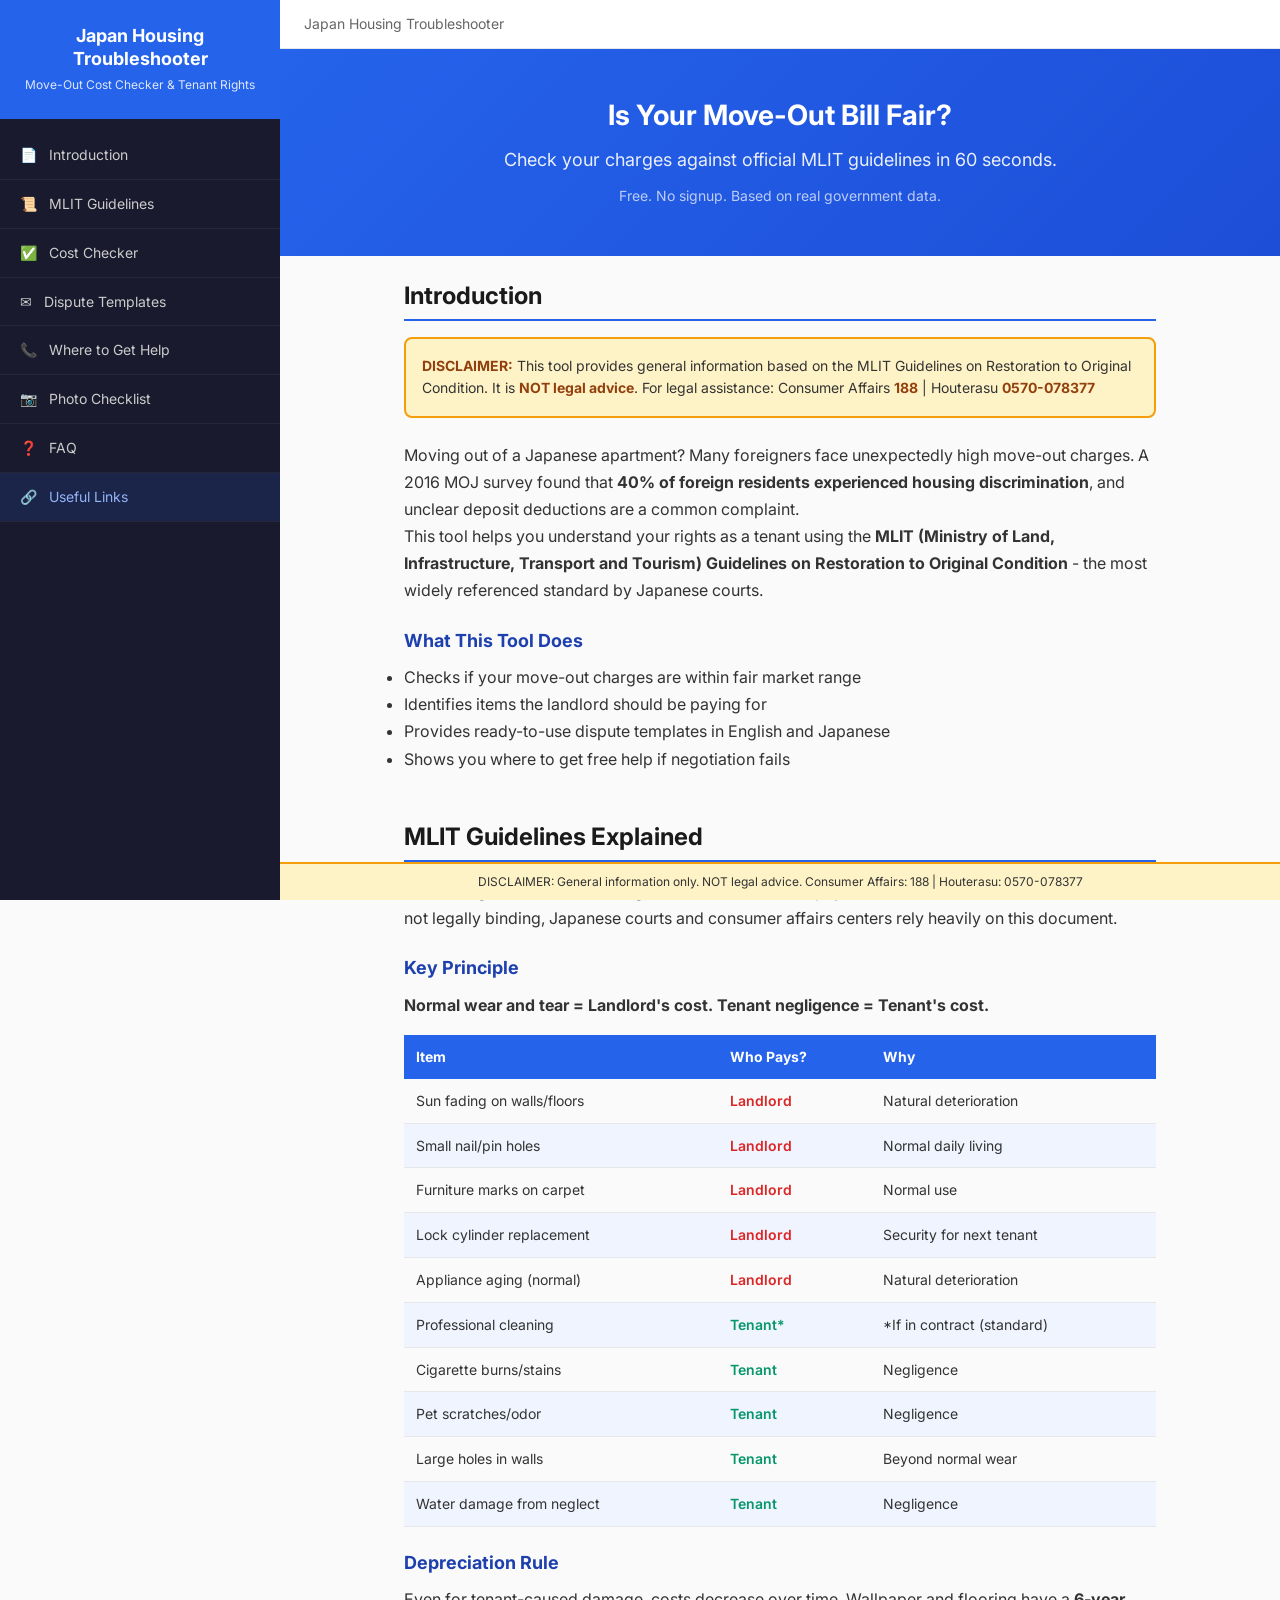
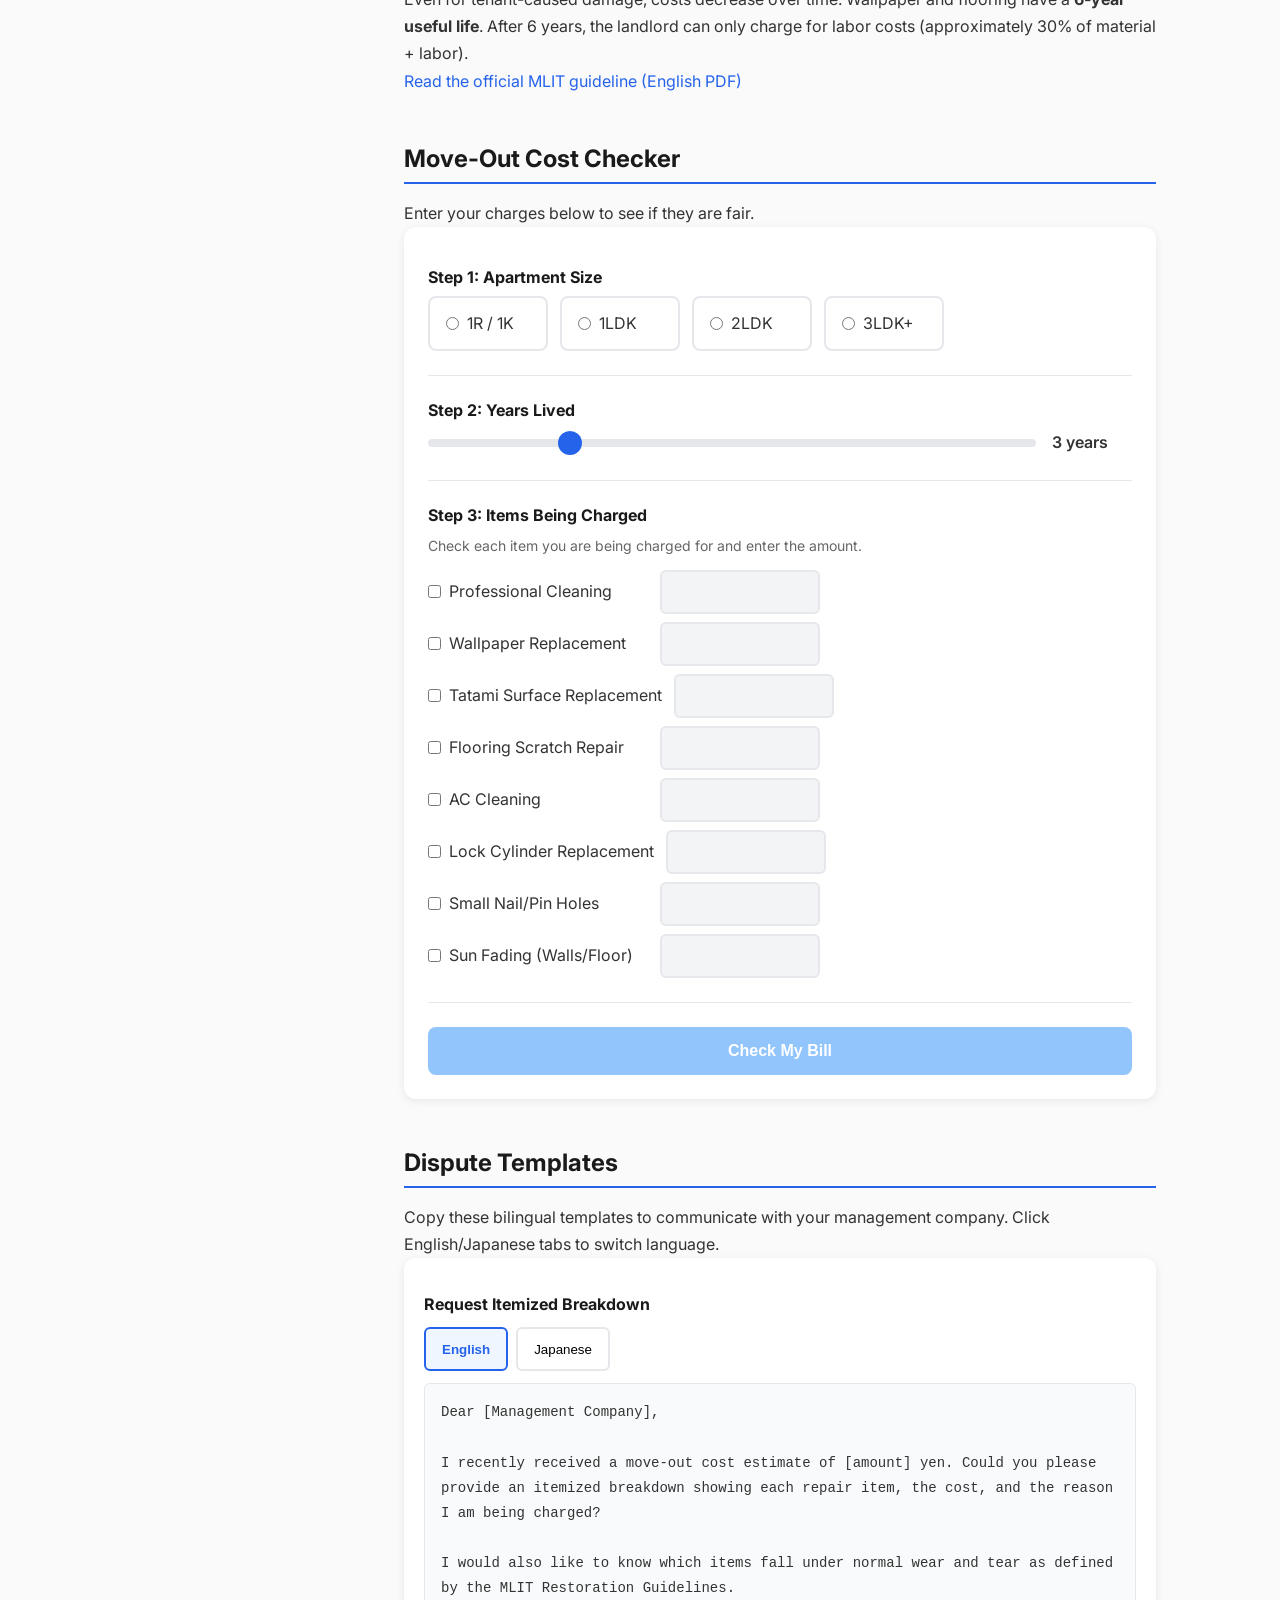
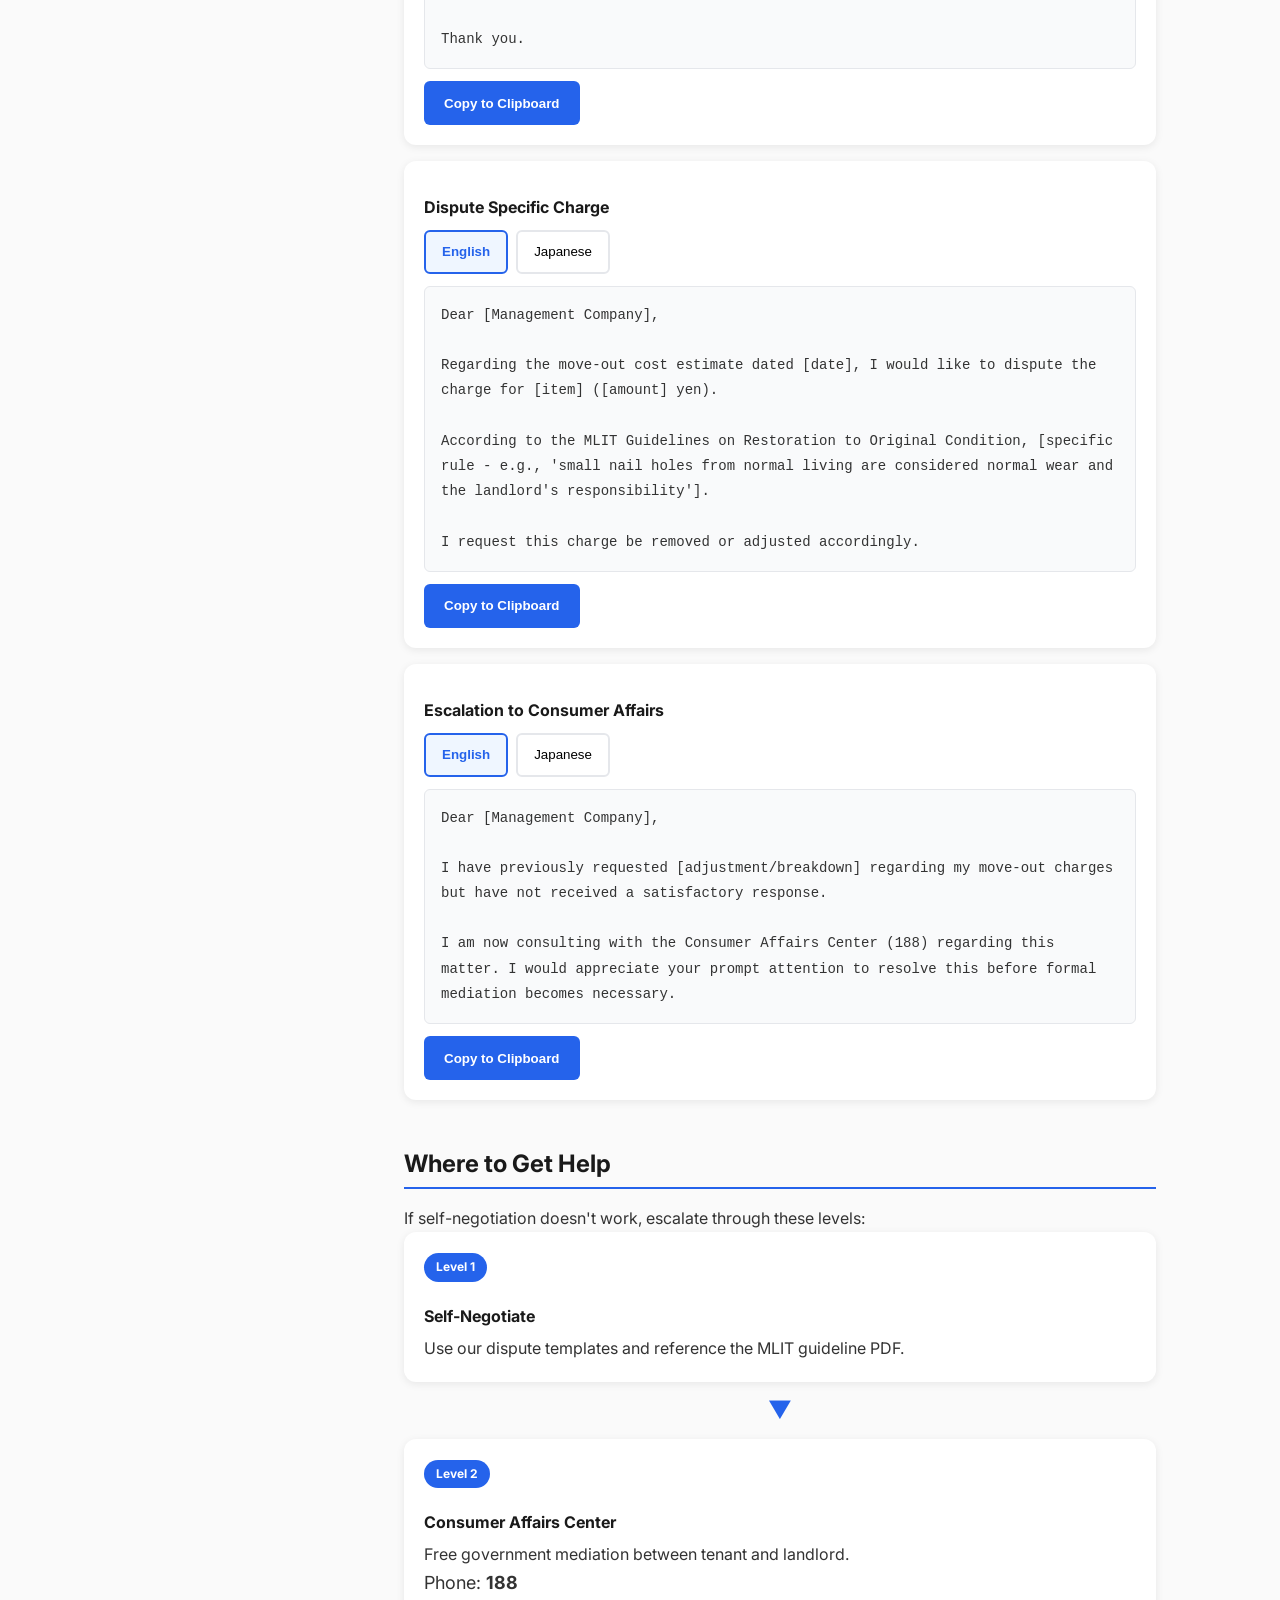
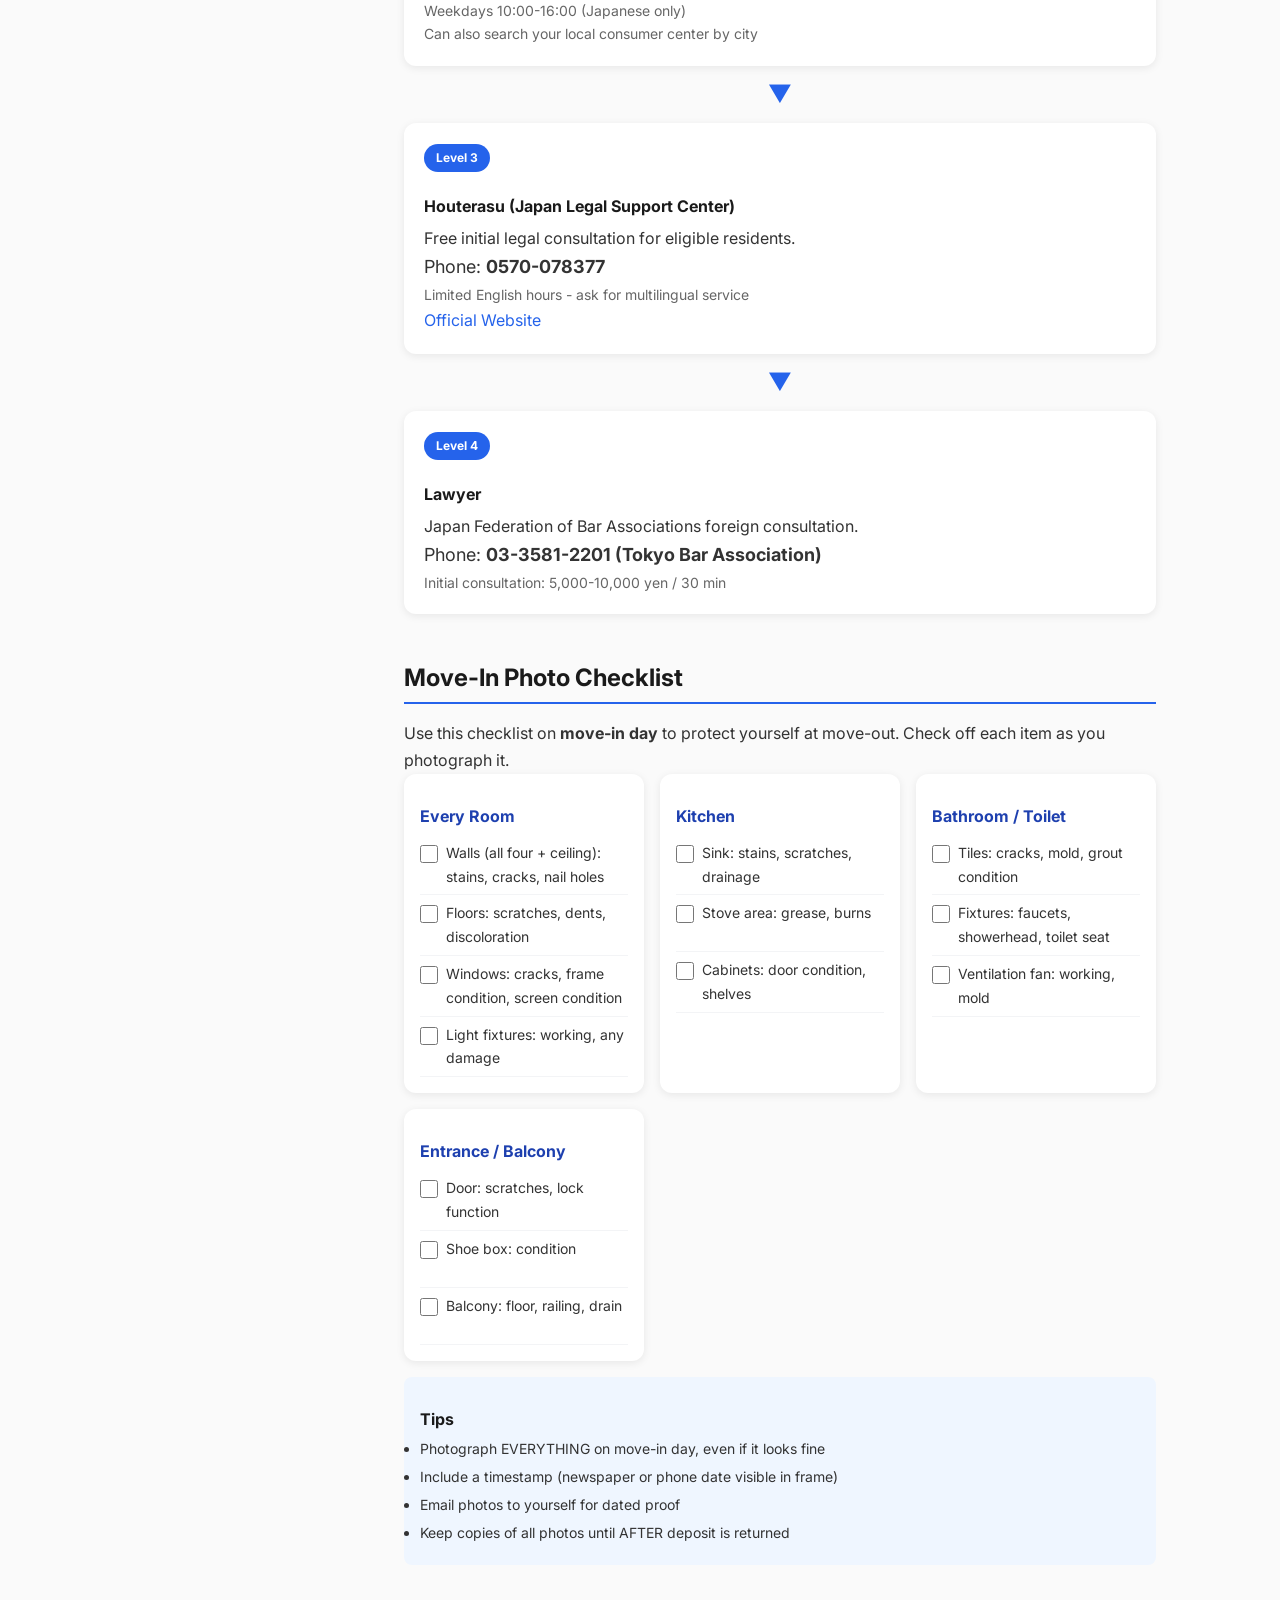
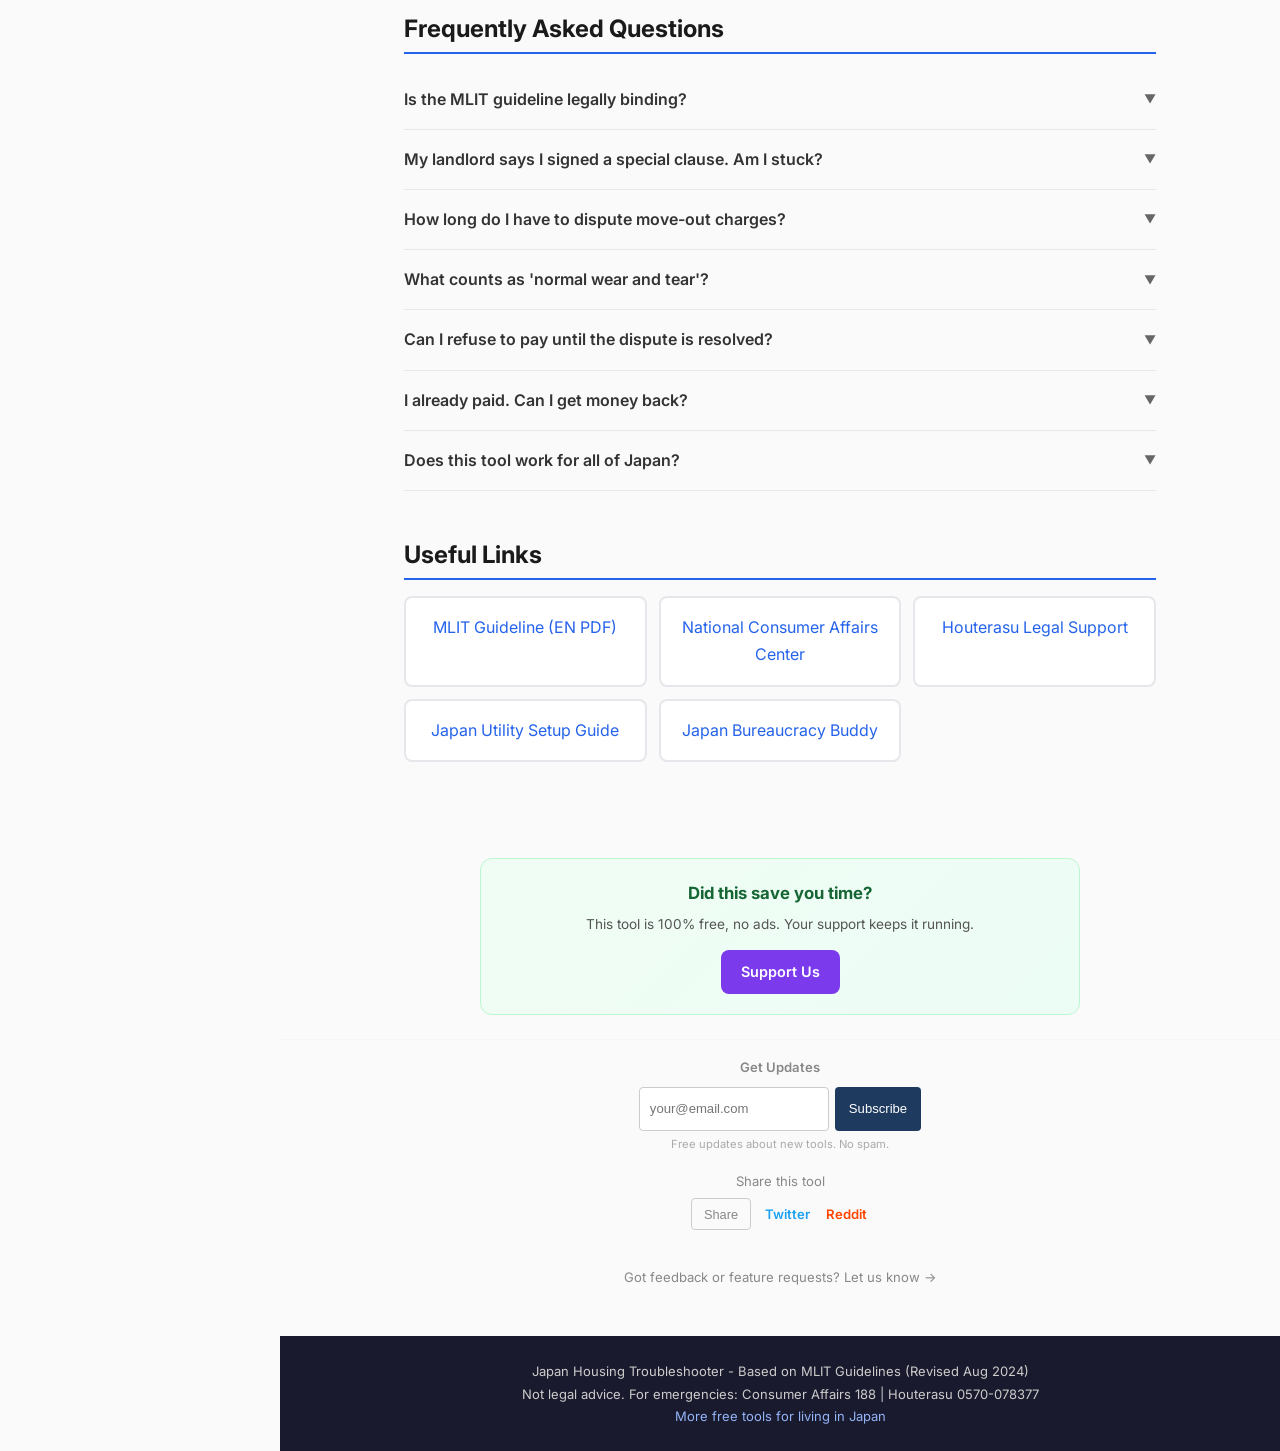
==== index.html @ d81067f0 "Fix Houterasu link again (linter reverted previous fix)" ====
<!DOCTYPE html>
<html lang="en">
<head>
<meta charset="UTF-8">
<meta name="viewport" content="width=device-width,initial-scale=1">
<title>Japan Housing Troubleshooter - Move-Out Cost Checker & Tenant Rights</title>
<meta name="description" content="Free tool to check if your Japan move-out charges are fair. Based on official MLIT guidelines. Dispute templates, tenant rights guide for foreigners.">
<meta name="keywords" content="japan move out cost, deposit refund japan, tenant rights japan, MLIT guideline, housing dispute japan, foreigner housing japan">
<link rel="canonical" href="https://humancronadmin.github.io/japan-housing-help/">
<meta property="og:title" content="Japan Housing Troubleshooter - Move-Out Cost Checker">
<meta property="og:description" content="Check if your move-out charges are fair in 60 seconds. Free tool based on MLIT guidelines.">
<meta property="og:url" content="https://humancronadmin.github.io/japan-housing-help/">
<meta property="og:type" content="website">
<meta property="og:image" content="https://humancronadmin.github.io/japan-housing-help/images/og-image.png">
<meta name="twitter:card" content="summary_large_image">
<link rel="icon" href="images/favicon.svg" type="image/svg+xml">
<link rel="manifest" href="manifest.json">
<link rel="preconnect" href="https://fonts.googleapis.com">
<link rel="preconnect" href="https://fonts.gstatic.com" crossorigin>
<link href="https://fonts.googleapis.com/css2?family=Inter:wght@400;600;700&family=Noto+Sans+JP:wght@400;700&display=swap" rel="stylesheet">
<link rel="stylesheet" href="css/style.css">
<style>
@media(max-width:480px){body{font-size:15px}.hero h2{font-size:20px}.hero p{font-size:15px}}
</style>
<script async src="https://www.googletagmanager.com/gtag/js?id=G-XXXXXXXXXX"></script>
<script>window.dataLayer=window.dataLayer||[];function gtag(){dataLayer.push(arguments)}gtag('js',new Date());gtag('config','G-XXXXXXXXXX');</script>
<script type="application/ld+json">{"@context":"https://schema.org","@type":"WebApplication","name":"Japan Housing Troubleshooter","url":"https://humancronadmin.github.io/japan-housing-help/","description":"Free move-out cost checker for foreigners in Japan based on MLIT guidelines","applicationCategory":"UtilityApplication","operatingSystem":"Web","offers":{"@type":"Offer","price":"0","priceCurrency":"JPY"}}</script>
</head>
<body>
<div class="sidebar-overlay"></div>
<nav class="sidebar">
  <div class="sidebar-header">
    <h1>Japan Housing<br>Troubleshooter</h1>
    <div class="tagline">Move-Out Cost Checker & Tenant Rights</div>
  </div>
  <ul class="sidebar-nav">
    <li><a href="#intro"><span class="nav-icon">&#128196;</span> Introduction</a></li>
    <li><a href="#mlit"><span class="nav-icon">&#128220;</span> MLIT Guidelines</a></li>
    <li><a href="#checker"><span class="nav-icon">&#9989;</span> Cost Checker</a></li>
    <li><a href="#templates"><span class="nav-icon">&#9993;</span> Dispute Templates</a></li>
    <li><a href="#help"><span class="nav-icon">&#128222;</span> Where to Get Help</a></li>
    <li><a href="#checklist"><span class="nav-icon">&#128247;</span> Photo Checklist</a></li>
    <li><a href="#faq"><span class="nav-icon">&#10067;</span> FAQ</a></li>
    <li><a href="#links"><span class="nav-icon">&#128279;</span> Useful Links</a></li>
  </ul>
</nav>

<main class="main-content">
  <header class="top-header">
    <button class="mobile-menu-btn" aria-label="Open menu">&#9776;</button>
    <span class="breadcrumb">Japan Housing Troubleshooter</span>
  </header>

  <div class="hero">
    <h2>Is Your Move-Out Bill Fair?</h2>
    <p>Check your charges against official MLIT guidelines in 60 seconds.</p>
    <div class="cta-subtitle">Free. No signup. Based on real government data.</div>
  </div>

  <div class="content-area">

    <section id="intro" class="section">
      <h2>Introduction</h2>
      <div class="disclaimer-banner">
        <strong>DISCLAIMER:</strong> This tool provides general information based on the MLIT Guidelines on Restoration to Original Condition. It is <strong>NOT legal advice</strong>. For legal assistance: Consumer Affairs <strong>188</strong> | Houterasu <strong>0570-078377</strong>
      </div>
      <p>Moving out of a Japanese apartment? Many foreigners face unexpectedly high move-out charges. A 2016 MOJ survey found that <strong>40% of foreign residents experienced housing discrimination</strong>, and unclear deposit deductions are a common complaint.</p>
      <p>This tool helps you understand your rights as a tenant using the <strong>MLIT (Ministry of Land, Infrastructure, Transport and Tourism) Guidelines on Restoration to Original Condition</strong> - the most widely referenced standard by Japanese courts.</p>
      <h3>What This Tool Does</h3>
      <ul>
        <li>Checks if your move-out charges are within fair market range</li>
        <li>Identifies items the landlord should be paying for</li>
        <li>Provides ready-to-use dispute templates in English and Japanese</li>
        <li>Shows you where to get free help if negotiation fails</li>
      </ul>
    </section>

    <section id="mlit" class="section">
      <h2>MLIT Guidelines Explained</h2>
      <p>The MLIT guideline (revised August 2024) defines who pays for what when a tenant moves out. While not legally binding, Japanese courts and consumer affairs centers rely heavily on this document.</p>
      <h3>Key Principle</h3>
      <p><strong>Normal wear and tear = Landlord's cost. Tenant negligence = Tenant's cost.</strong></p>
      <table class="mlit-table">
        <thead><tr><th>Item</th><th>Who Pays?</th><th>Why</th></tr></thead>
        <tbody>
          <tr><td>Sun fading on walls/floors</td><td class="landlord">Landlord</td><td>Natural deterioration</td></tr>
          <tr><td>Small nail/pin holes</td><td class="landlord">Landlord</td><td>Normal daily living</td></tr>
          <tr><td>Furniture marks on carpet</td><td class="landlord">Landlord</td><td>Normal use</td></tr>
          <tr><td>Lock cylinder replacement</td><td class="landlord">Landlord</td><td>Security for next tenant</td></tr>
          <tr><td>Appliance aging (normal)</td><td class="landlord">Landlord</td><td>Natural deterioration</td></tr>
          <tr><td>Professional cleaning</td><td class="tenant">Tenant*</td><td>*If in contract (standard)</td></tr>
          <tr><td>Cigarette burns/stains</td><td class="tenant">Tenant</td><td>Negligence</td></tr>
          <tr><td>Pet scratches/odor</td><td class="tenant">Tenant</td><td>Negligence</td></tr>
          <tr><td>Large holes in walls</td><td class="tenant">Tenant</td><td>Beyond normal wear</td></tr>
          <tr><td>Water damage from neglect</td><td class="tenant">Tenant</td><td>Negligence</td></tr>
        </tbody>
      </table>
      <h3>Depreciation Rule</h3>
      <p>Even for tenant-caused damage, costs decrease over time. Wallpaper and flooring have a <strong>6-year useful life</strong>. After 6 years, the landlord can only charge for labor costs (approximately 30% of material + labor).</p>
      <p><a href="https://www.mlit.go.jp/jutakukentiku/house/content/001595135.pdf" target="_blank" rel="noopener">Read the official MLIT guideline (English PDF)</a></p>
    </section>

    <section id="checker" class="section">
      <h2>Move-Out Cost Checker</h2>
      <p>Enter your charges below to see if they are fair.</p>
      <div id="checker-container"></div>
    </section>

    <section id="templates" class="section">
      <h2>Dispute Templates</h2>
      <p>Copy these bilingual templates to communicate with your management company. Click English/Japanese tabs to switch language.</p>
      <div id="templates-container"></div>
    </section>

    <section id="help" class="section">
      <h2>Where to Get Help</h2>
      <p>If self-negotiation doesn't work, escalate through these levels:</p>
      <div id="help-container"></div>
    </section>

    <section id="checklist" class="section">
      <h2>Move-In Photo Checklist</h2>
      <p>Use this checklist on <strong>move-in day</strong> to protect yourself at move-out. Check off each item as you photograph it.</p>
      <div id="checklist-container"></div>
    </section>

    <section id="faq" class="section">
      <h2>Frequently Asked Questions</h2>
      <div id="faq-container"></div>
    </section>

    <section id="links" class="section">
      <h2>Useful Links</h2>
      <div class="link-grid">
        <a href="https://www.mlit.go.jp/jutakukentiku/house/content/001595135.pdf" target="_blank" rel="noopener" class="link-card">MLIT Guideline (EN PDF)</a>
        <a href="https://www.kokusen.go.jp/" target="_blank" rel="noopener" class="link-card">National Consumer Affairs Center</a>
        <a href="https://www.houterasu.or.jp/site/foreign-nationals/" target="_blank" rel="noopener" class="link-card">Houterasu Legal Support</a>
        <a href="https://humancronadmin.github.io/japan-utility-setup/" target="_blank" rel="noopener" class="link-card">Japan Utility Setup Guide</a>
        <a href="https://humancronadmin.github.io/japan-bureaucracy-buddy/" target="_blank" rel="noopener" class="link-card">Japan Bureaucracy Buddy</a>
      </div>
    </section>

  </div>

<!-- ===== STANDARD FOOTER — auto-inserted by build agent ===== -->
<section style="background:linear-gradient(135deg,#f0fdf4,#ecfdf5);border:1px solid #bbf7d0;border-radius:12px;padding:20px 16px;margin:24px auto;max-width:600px;text-align:center;">
  <p style="font-weight:700;font-size:1.05rem;color:#166534;margin:0 0 6px;">Did this save you time?</p>
  <p style="font-size:0.85rem;color:#555;margin:0 0 14px;">This tool is 100% free, no ads. Your support keeps it running.</p>
  <div style="display:flex;gap:12px;justify-content:center;flex-wrap:wrap;">
    <a href="https://japantoolkit.lemonsqueezy.com/" target="_blank" rel="noopener" style="display:inline-block;padding:10px 20px;background:#7c3aed;color:#fff;border-radius:8px;text-decoration:none;font-weight:600;font-size:0.9rem;min-height:44px;line-height:24px;">Support Us</a>
  </div>
</section>
<div style="text-align:center;padding:16px 12px 4px;font-size:0.82rem;color:#888;border-top:1px solid #e0e0e033;margin-top:12px;">
  <p style="margin-bottom:8px;font-weight:600;">Get Updates</p>
  <form action="https://buttondown.com/api/emails/embed-subscribe/japandevtools" method="post" target="_blank" style="display:flex;gap:6px;justify-content:center;flex-wrap:wrap;max-width:360px;margin:0 auto;">
    <input type="email" name="email" placeholder="your@email.com" required style="padding:6px 10px;border:1px solid #ccc;border-radius:4px;font-size:0.82rem;min-width:180px;min-height:44px;">
    <button type="submit" style="padding:6px 14px;background:#1e3a5f;color:#fff;border:none;border-radius:4px;font-size:0.82rem;cursor:pointer;min-height:44px;">Subscribe</button>
  </form>
  <p style="margin-top:4px;font-size:0.7rem;color:#aaa;">Free updates about new tools. No spam.</p>
</div>
<div style="text-align:center;padding:12px 12px 4px;font-size:0.82rem;color:#888;">
  <p style="margin-bottom:6px;">Share this tool</p>
  <p>
    <button onclick="if(navigator.share){navigator.share({title:document.title,url:location.href})}else{window.open('https://twitter.com/intent/tweet?url='+encodeURIComponent(location.href)+'&text='+encodeURIComponent(document.title),'_blank')}" style="background:none;border:1px solid #ccc;border-radius:4px;padding:4px 12px;font-size:0.8rem;cursor:pointer;color:#888;margin:0 4px;min-height:32px;">Share</button>
    <a href="https://twitter.com/intent/tweet?url=" onclick="this.href='https://twitter.com/intent/tweet?url='+encodeURIComponent(location.href)+'&text='+encodeURIComponent(document.title)" target="_blank" rel="noopener" style="color:#1DA1F2;text-decoration:none;font-weight:600;margin:0 6px;font-size:0.82rem;">Twitter</a>
    <a href="https://reddit.com/submit?url=" onclick="this.href='https://reddit.com/submit?url='+encodeURIComponent(location.href)+'&title='+encodeURIComponent(document.title)" target="_blank" rel="noopener" style="color:#FF4500;text-decoration:none;font-weight:600;margin:0 6px;font-size:0.82rem;">Reddit</a>
  </p>
</div>
<p style="text-align:center;margin-top:2rem;font-size:0.82rem;"><a href="https://japantool.featurebase.app" target="_blank" style="color:#888;text-decoration:none;">Got feedback or feature requests? Let us know &rarr;</a></p>
<!-- ===== END STANDARD FOOTER ===== -->
  <footer class="site-footer">
    <p>Japan Housing Troubleshooter - Based on MLIT Guidelines (Revised Aug 2024)</p>
    <p>Not legal advice. For emergencies: Consumer Affairs 188 | Houterasu 0570-078377</p>
    <p><a href="https://github.com/humancronadmin">More free tools for living in Japan</a></p>
  </footer>

  <div class="disclaimer-sticky">
    DISCLAIMER: General information only. NOT legal advice. Consumer Affairs: 188 | Houterasu: 0570-078377
  </div>
</main>

<script src="js/main.js"></script>

<!-- feedback-prompt-start -->
<style>#fb-prompt{position:fixed;bottom:0;left:0;right:0;background:#1a1a2e;color:#fff;padding:12px 20px;display:none;align-items:center;justify-content:center;gap:12px;font-size:14px;z-index:9999;box-shadow:0 -2px 8px rgba(0,0,0,.2);font-family:system-ui,sans-serif}#fb-prompt button{border:none;padding:6px 16px;border-radius:16px;cursor:pointer;font-size:13px}#fb-yes{background:#4CAF50;color:#fff}#fb-no{background:#ff5252;color:#fff}#fb-close{background:none;color:#aaa;font-size:18px;padding:2px 8px}#fb-msg{color:#ccc;font-size:13px}#fb-msg a{color:#64b5f6;text-decoration:underline}</style>
<div id="fb-prompt"><span id="fb-q">Was this helpful?</span><span id="fb-msg" style="display:none"></span><button id="fb-yes" onclick="fbYes()">Yes</button><button id="fb-no" onclick="fbNo()">Not really</button><button id="fb-close" onclick="fbDismiss()">&times;</button></div>
<script>!function(){var k='fb_'+location.pathname;if(localStorage.getItem(k))return;setTimeout(function(){var p=document.getElementById('fb-prompt');if(p)p.style.display='flex'},45000)}();function fbDismiss(){document.getElementById('fb-prompt').style.display='none';localStorage.setItem('fb_'+location.pathname,'1')}function fbYes(){var q=document.getElementById('fb-q'),m=document.getElementById('fb-msg'),y=document.getElementById('fb-yes'),n=document.getElementById('fb-no');q.style.display='none';y.style.display='none';n.style.display='none';m.innerHTML='Glad to hear it! Know someone who could use this? Share the link.';m.style.display='inline';setTimeout(fbDismiss,5000)}function fbNo(){var q=document.getElementById('fb-q'),m=document.getElementById('fb-msg'),y=document.getElementById('fb-yes'),n=document.getElementById('fb-no');q.style.display='none';y.style.display='none';n.style.display='none';m.innerHTML='Tell us what\'s missing \u2192 <a href="https://japantool.featurebase.app" target="_blank">Give feedback</a>';m.style.display='inline';setTimeout(fbDismiss,8000)}</script>
<!-- feedback-prompt-end -->
</body>
</html>
---- css/style.css ----
/*
 * Japan Housing Troubleshooter - Stylesheet
 * Based on japan-utility-setup template
 * Brand: #2563EB (blue) + #FFFFFF
 */
*{box-sizing:border-box;margin:0;padding:0}
html{scroll-behavior:smooth}
body{font-family:'Inter','Noto Sans JP',-apple-system,BlinkMacSystemFont,'Segoe UI',Roboto,sans-serif;font-size:16px;line-height:1.7;color:#333;background:#FAFAFA}
a{color:#2563EB;text-decoration:none;transition:color .2s}
a:hover{color:#1D4ED8;text-decoration:underline}
h1,h2,h3,h4,h5,h6{font-family:'Inter','Noto Sans JP',sans-serif;font-weight:700;color:#1a1a1a;line-height:1.3}
img{max-width:100%;height:auto}

/* SIDEBAR */
.sidebar-overlay{display:none;position:fixed;inset:0;background:rgba(0,0,0,.5);z-index:99}
.sidebar-overlay.open{display:block}
.sidebar{width:280px;min-width:280px;background:#1a1a2e;color:#ccc;position:fixed;top:0;left:0;bottom:0;overflow-y:auto;z-index:100;transition:transform .3s ease}
.sidebar-header{padding:24px 20px;background:#2563EB;color:#fff;text-align:center}
.sidebar-header h1{font-size:18px;color:#fff;margin-bottom:4px;line-height:1.3}
.sidebar-header .tagline{font-size:12px;opacity:.85;font-weight:400}
.sidebar-nav{list-style:none;padding:12px 0}
.sidebar-nav li{border-bottom:1px solid rgba(255,255,255,.05)}
.sidebar-nav li a{display:block;padding:12px 20px;color:#ccc;font-size:14px;transition:all .2s}
.sidebar-nav li a:hover,.sidebar-nav li a.active{background:rgba(37,99,235,.15);color:#93B4F8;text-decoration:none}
.sidebar-nav .nav-icon{margin-right:8px}

/* MAIN */
.main-content{margin-left:280px;min-height:100vh}
.top-header{display:flex;align-items:center;padding:12px 24px;background:#fff;border-bottom:1px solid #e5e7eb;position:sticky;top:0;z-index:50}
.mobile-menu-btn{display:none;background:none;border:none;font-size:24px;cursor:pointer;padding:8px;min-width:44px;min-height:44px}
.breadcrumb{font-size:14px;color:#666}
.hero{background:linear-gradient(135deg,#2563EB 0%,#1D4ED8 100%);color:#fff;padding:48px 32px;text-align:center}
.hero h2{color:#fff;font-size:28px;margin-bottom:12px}
.hero p{font-size:18px;opacity:.9;max-width:600px;margin:0 auto 8px}
.hero .cta-subtitle{font-size:14px;opacity:.7}
.content-area{max-width:800px;margin:0 auto;padding:24px}
.section{margin-bottom:48px;scroll-margin-top:80px}
.section h2{font-size:24px;margin-bottom:16px;padding-bottom:8px;border-bottom:2px solid #2563EB}
.section h3{font-size:18px;margin:24px 0 12px;color:#1e40af}
.section h4{font-size:16px;margin:16px 0 8px}

/* DISCLAIMER */
.disclaimer-banner{background:#FEF3C7;border:2px solid #F59E0B;border-radius:8px;padding:16px;margin-bottom:24px;font-size:14px;line-height:1.6}
.disclaimer-banner strong{color:#92400E}
.disclaimer-inline{background:#FEF3C7;border-left:4px solid #F59E0B;padding:12px;margin:12px 0;font-size:13px;border-radius:0 4px 4px 0}
.disclaimer-sticky{position:fixed;bottom:0;left:280px;right:0;background:#FEF3C7;border-top:2px solid #F59E0B;padding:8px 16px;font-size:12px;text-align:center;z-index:90}

/* MLIT TABLE */
.mlit-table{width:100%;border-collapse:collapse;margin:16px 0;font-size:14px}
.mlit-table th{background:#2563EB;color:#fff;padding:10px 12px;text-align:left}
.mlit-table td{padding:10px 12px;border-bottom:1px solid #e5e7eb}
.mlit-table tr:nth-child(even){background:#F0F4FF}
.mlit-table .tenant{color:#059669;font-weight:600}
.mlit-table .landlord{color:#DC2626;font-weight:600}

/* CHECKER */
.checker-steps{background:#fff;border-radius:12px;padding:24px;box-shadow:0 2px 8px rgba(0,0,0,.08)}
.step-group{margin-bottom:24px;padding-bottom:24px;border-bottom:1px solid #e5e7eb}
.step-group:last-of-type{border-bottom:none}
.radio-group{display:flex;flex-wrap:wrap;gap:12px}
.radio-label{display:flex;align-items:center;gap:8px;padding:12px 16px;border:2px solid #e5e7eb;border-radius:8px;cursor:pointer;min-width:120px;min-height:44px;transition:all .2s}
.radio-label:has(input:checked){border-color:#2563EB;background:#EFF6FF}
.slider-wrap{display:flex;align-items:center;gap:16px}
.slider-wrap input[type=range]{flex:1;height:8px;-webkit-appearance:none;background:#e5e7eb;border-radius:4px;outline:none}
.slider-wrap input[type=range]::-webkit-slider-thumb{-webkit-appearance:none;width:24px;height:24px;background:#2563EB;border-radius:50%;cursor:pointer}
#years-val{font-weight:600;min-width:80px}
.step-hint{font-size:14px;color:#666;margin-bottom:12px}
.charge-items{display:flex;flex-direction:column;gap:8px}
.charge-row{display:flex;align-items:center;gap:12px;flex-wrap:wrap}
.check-label{display:flex;align-items:center;gap:8px;min-width:220px;min-height:44px;cursor:pointer}
.amount-input{width:160px;padding:8px 12px;border:2px solid #e5e7eb;border-radius:6px;font-size:14px;min-height:44px}
.amount-input:focus{border-color:#2563EB;outline:none}
.amount-input:disabled{background:#f3f4f6;color:#999}
.btn-primary{display:block;width:100%;padding:14px;background:#2563EB;color:#fff;border:none;border-radius:8px;font-size:16px;font-weight:600;cursor:pointer;min-height:48px;transition:background .2s}
.btn-primary:hover{background:#1D4ED8}
.btn-primary:disabled{background:#93c5fd;cursor:not-allowed}
.btn-secondary{display:inline-block;padding:12px 24px;background:#fff;color:#2563EB;border:2px solid #2563EB;border-radius:8px;font-weight:600;text-align:center;margin-top:12px;min-height:44px;transition:all .2s}
.btn-secondary:hover{background:#EFF6FF;text-decoration:none}

/* RESULTS */
.results-container{margin-top:24px}
.result-row{padding:16px;border-radius:8px;margin-bottom:12px}
.result-row.fair{background:#F0FDF4;border-left:4px solid #22C55E}
.result-row.overcharged{background:#FFF7ED;border-left:4px solid #F97316}
.result-row.landlord{background:#FEF2F2;border-left:4px solid #EF4444}
.result-header{display:flex;align-items:center;gap:12px;flex-wrap:wrap}
.result-label{font-weight:600;flex:1}
.result-amount{font-weight:600}
.verdict-badge{padding:4px 12px;border-radius:20px;font-size:12px;font-weight:700;text-transform:uppercase}
.verdict-badge.fair{background:#22C55E;color:#fff}
.verdict-badge.overcharged{background:#F97316;color:#fff}
.verdict-badge.landlord{background:#EF4444;color:#fff}
.result-detail{font-size:14px;color:#666;margin-top:8px}
.overpay-total{background:#FEF2F2;border:2px solid #EF4444;border-radius:8px;padding:16px;text-align:center;font-size:18px;margin-top:16px}
.all-fair{background:#F0FDF4;border:2px solid #22C55E;border-radius:8px;padding:16px;text-align:center;font-size:16px;margin-top:16px}

/* TEMPLATES */
.template-card{background:#fff;border-radius:12px;padding:20px;margin-bottom:16px;box-shadow:0 2px 8px rgba(0,0,0,.08)}
.template-card h4{margin-bottom:12px}
.template-tabs{display:flex;gap:8px;margin-bottom:12px}
.tab-btn{padding:8px 16px;border:2px solid #e5e7eb;background:#fff;border-radius:6px;cursor:pointer;min-height:44px;transition:all .2s}
.tab-btn.active{border-color:#2563EB;background:#EFF6FF;color:#2563EB;font-weight:600}
.template-text{background:#F9FAFB;border:1px solid #e5e7eb;border-radius:6px;padding:16px;white-space:pre-wrap;font-size:14px;line-height:1.8;max-height:300px;overflow-y:auto}
.btn-copy{padding:10px 20px;background:#2563EB;color:#fff;border:none;border-radius:6px;cursor:pointer;margin-top:12px;min-height:44px;font-weight:600;transition:background .2s}
.btn-copy:hover{background:#1D4ED8}

/* HELP FLOW */
.help-flow{display:flex;flex-direction:column;align-items:center;gap:8px}
.help-step{background:#fff;border-radius:12px;padding:20px;width:100%;box-shadow:0 2px 8px rgba(0,0,0,.08)}
.help-level{display:inline-block;background:#2563EB;color:#fff;padding:4px 12px;border-radius:20px;font-size:12px;font-weight:700;margin-bottom:8px}
.help-phone{font-size:18px}
.help-hours,.help-cost,.help-note{font-size:14px;color:#666}
.help-arrow{font-size:24px;color:#2563EB}

/* CHECKLIST */
.checklist-grid{display:grid;grid-template-columns:repeat(auto-fit,minmax(240px,1fr));gap:16px;margin-bottom:16px}
.checklist-card{background:#fff;border-radius:12px;padding:16px;box-shadow:0 2px 8px rgba(0,0,0,.08)}
.checklist-card h4{margin-bottom:8px;color:#1e40af}
.checklist-card ul{list-style:none}
.checklist-card li{padding:6px 0;border-bottom:1px solid #f3f4f6}
.checklist-card label{display:flex;align-items:flex-start;gap:8px;cursor:pointer;min-height:44px;font-size:14px}
.checklist-card input[type=checkbox]{margin-top:4px;min-width:18px;min-height:18px}
.checklist-tips{background:#EFF6FF;border-radius:8px;padding:16px}
.checklist-tips h4{margin-bottom:8px}
.checklist-tips li{margin-bottom:4px;font-size:14px}

/* FAQ */
.faq-item{border-bottom:1px solid #e5e7eb}
.faq-question{display:flex;justify-content:space-between;align-items:center;padding:16px 0;cursor:pointer;min-height:44px}
.faq-question span:first-child{font-weight:600;flex:1}
.faq-question .arrow{transition:transform .3s;font-size:12px;color:#666}
.faq-answer{max-height:0;overflow:hidden;transition:max-height .3s ease}
.faq-item.open .faq-answer{max-height:500px}
.faq-item.open .arrow{transform:rotate(180deg)}
.faq-answer p{padding:0 0 16px;color:#555;line-height:1.7}

/* USEFUL LINKS */
.link-grid{display:grid;grid-template-columns:repeat(auto-fit,minmax(200px,1fr));gap:12px}
.link-card{display:block;padding:16px;background:#fff;border-radius:8px;border:2px solid #e5e7eb;text-align:center;transition:all .2s;min-height:44px}
.link-card:hover{border-color:#2563EB;text-decoration:none;transform:translateY(-2px);box-shadow:0 4px 12px rgba(0,0,0,.1)}

/* FOOTER */
.site-footer{background:#1a1a2e;color:#ccc;padding:24px;text-align:center;font-size:13px;margin-top:48px}
.site-footer a{color:#93B4F8}

/* MOBILE */
@media(max-width:768px){
  .sidebar{transform:translateX(-100%)}
  .sidebar.open{transform:translateX(0)}
  .main-content{margin-left:0}
  .mobile-menu-btn{display:flex;align-items:center;justify-content:center}
  .hero{padding:32px 16px}
  .hero h2{font-size:22px}
  .content-area{padding:16px}
  .disclaimer-sticky{left:0}
  .radio-group{flex-direction:column}
  .charge-row{flex-direction:column;align-items:flex-start}
  .amount-input{width:100%}
  .result-header{flex-direction:column;align-items:flex-start}
}
@media(max-width:480px){
  .hero h2{font-size:20px}
  .hero p{font-size:15px}
  body{font-size:15px}
  .checklist-grid{grid-template-columns:1fr}
}
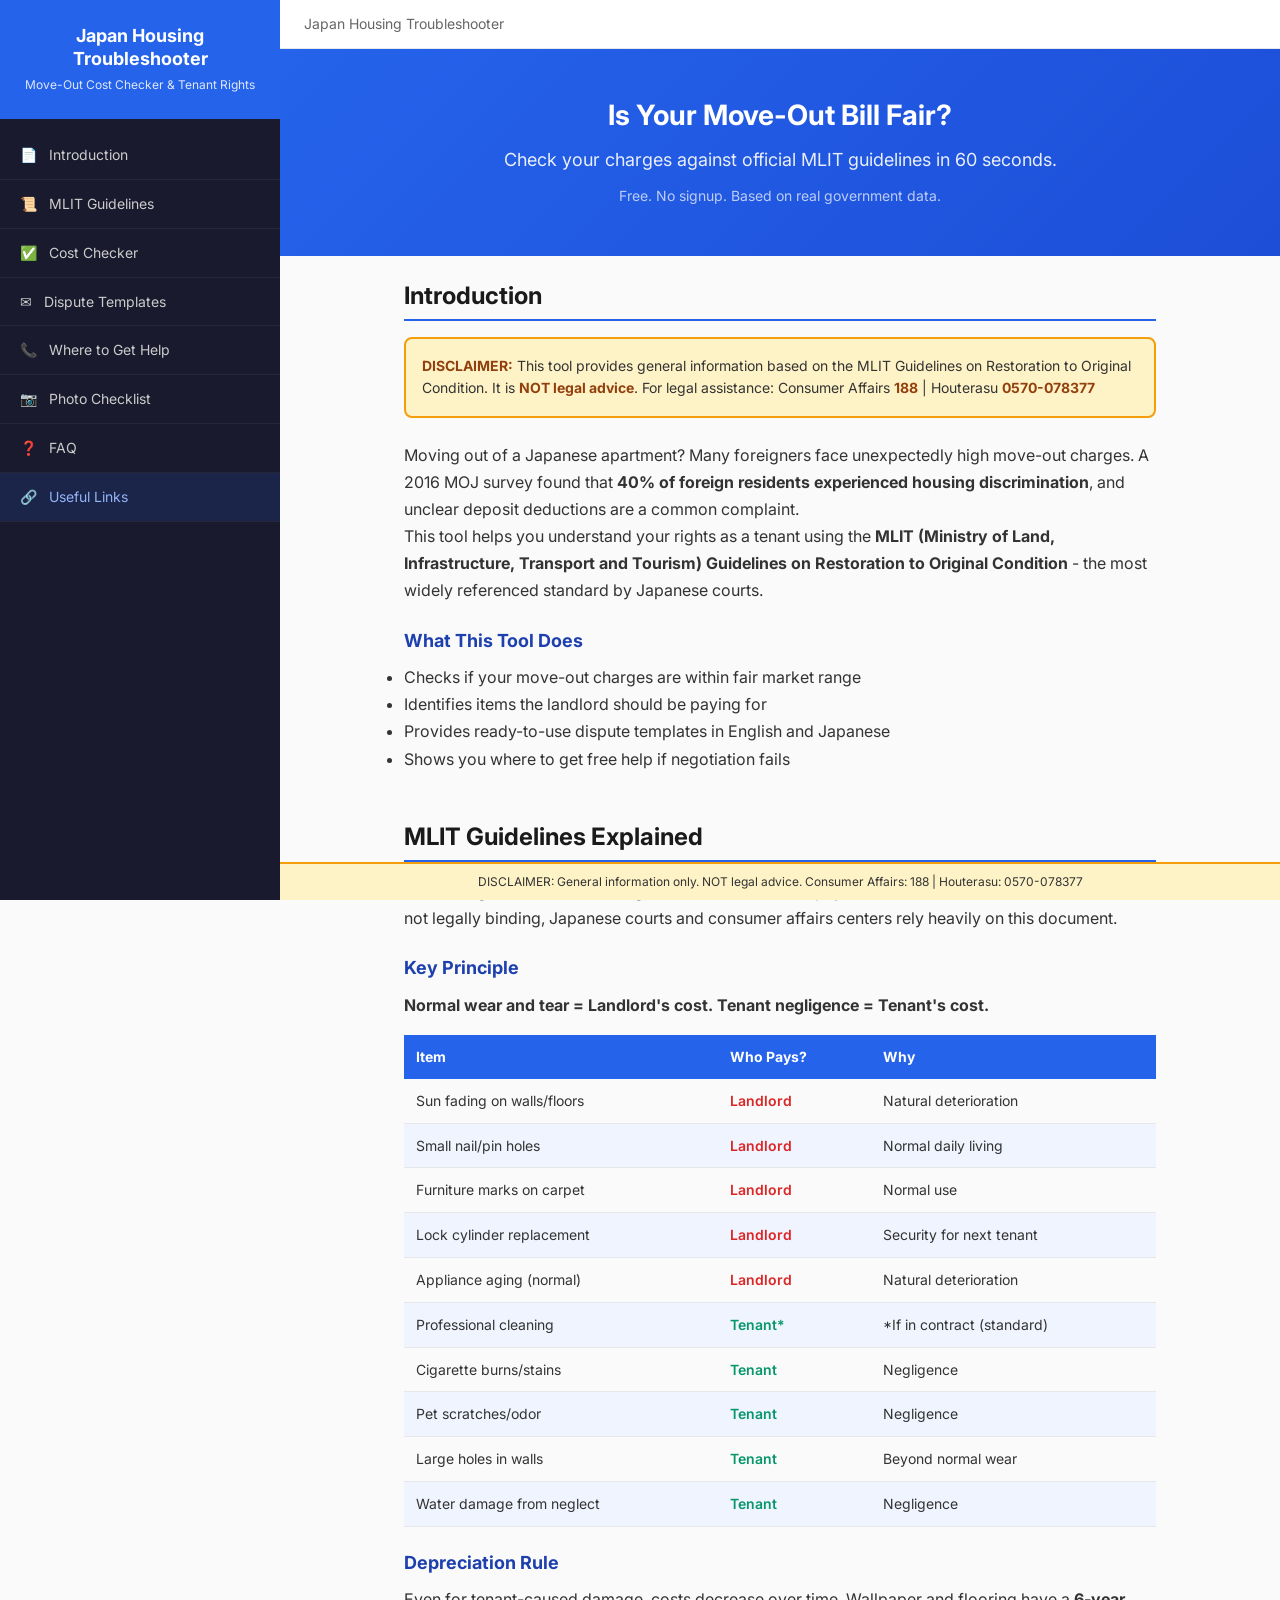
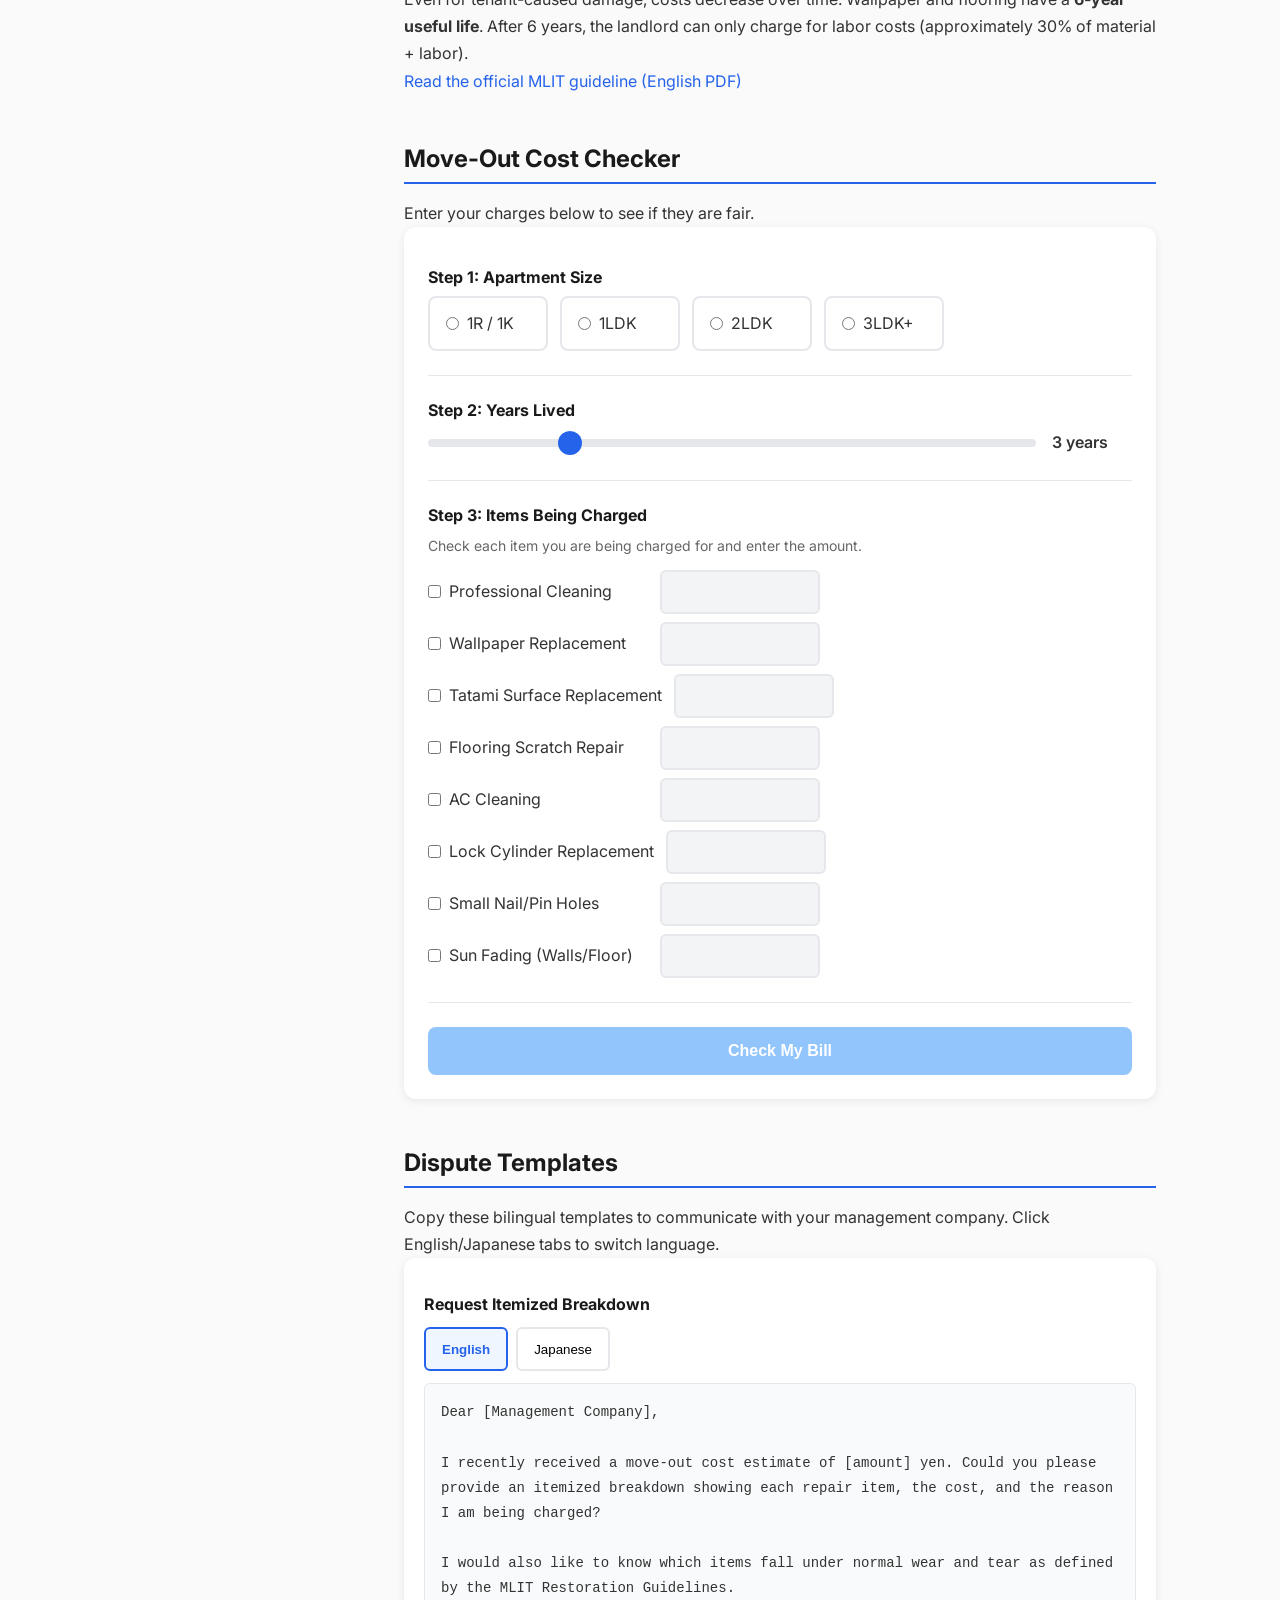
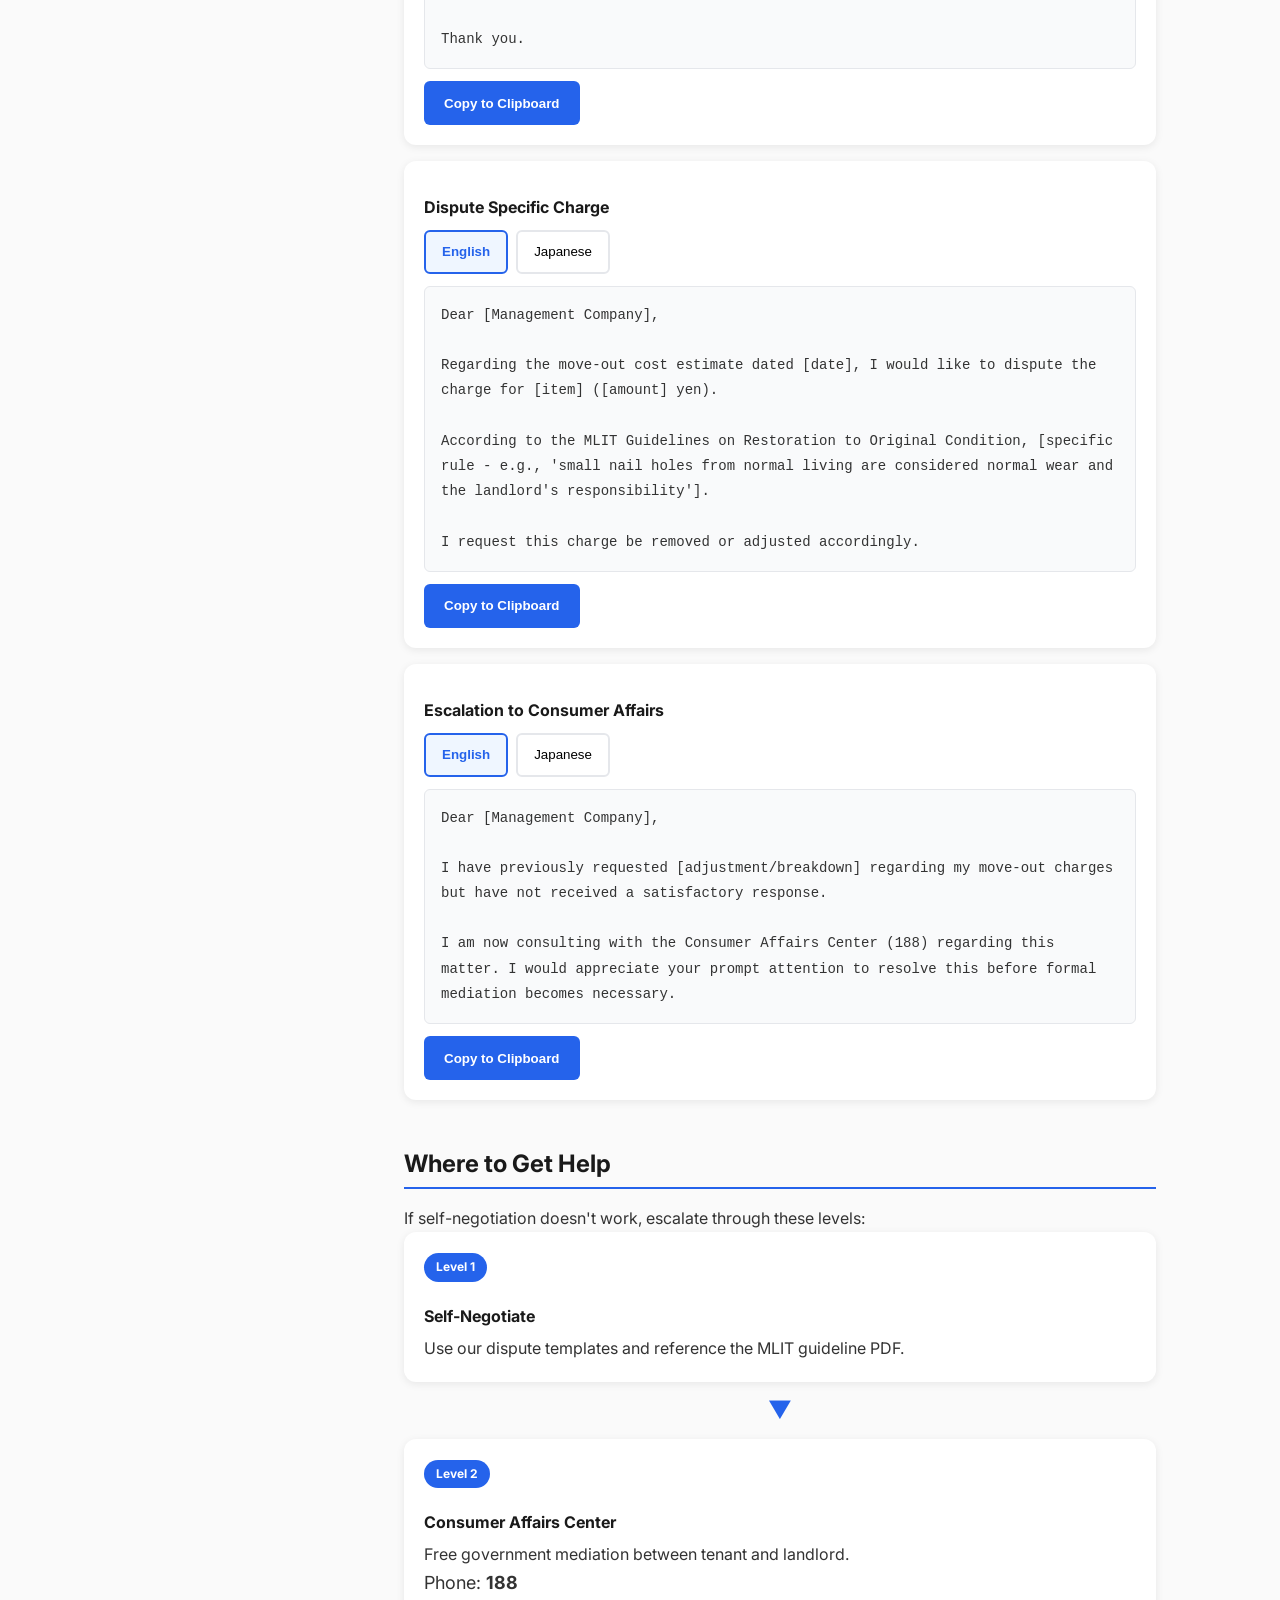
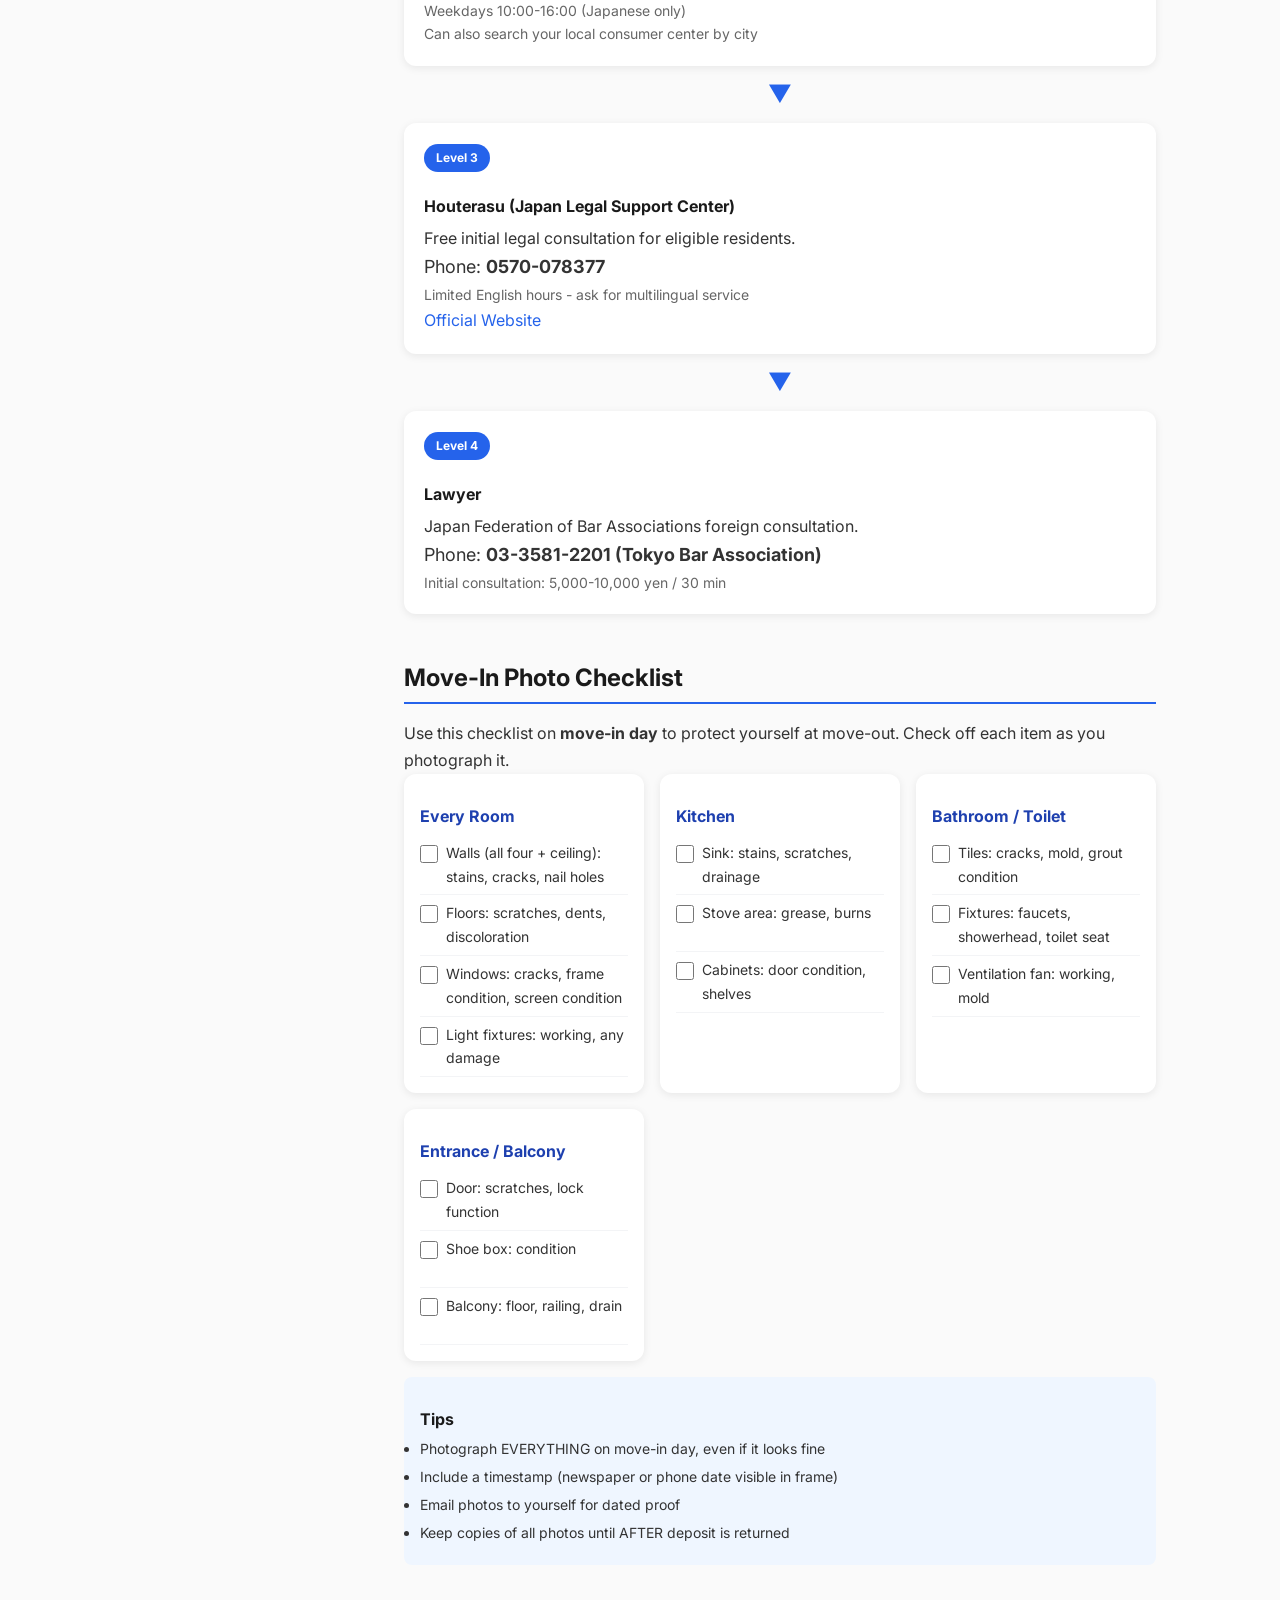
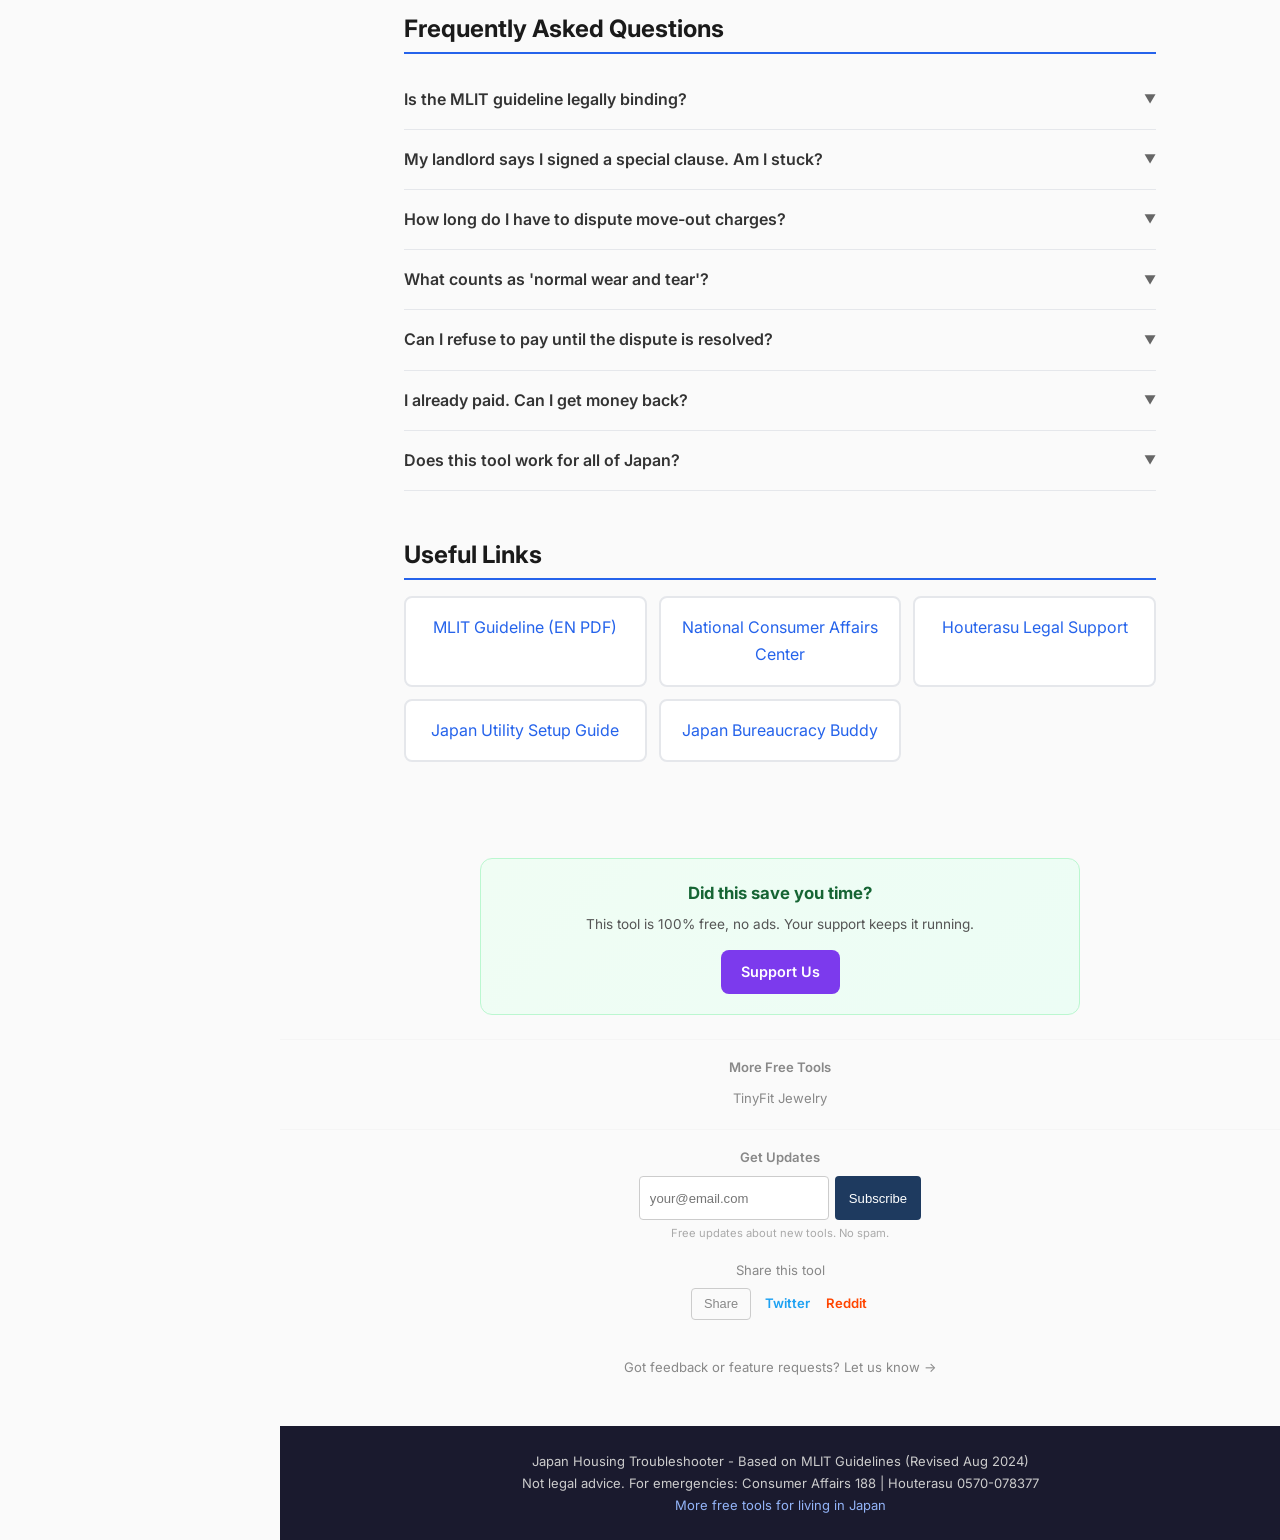
==== commit 2e8a3523: "Add TinyFit Jewelry cross-link to footer" ====
--- a/index.html
+++ b/index.html
@@ -22,8 +22,9 @@
 <style>
 @media(max-width:480px){body{font-size:15px}.hero h2{font-size:20px}.hero p{font-size:15px}}
 </style>
-<script async src="https://www.googletagmanager.com/gtag/js?id=G-XXXXXXXXXX"></script>
-<script>window.dataLayer=window.dataLayer||[];function gtag(){dataLayer.push(arguments)}gtag('js',new Date());gtag('config','G-XXXXXXXXXX');</script>
+<!-- GA4 -->
+<script async src="https://www.googletagmanager.com/gtag/js?id=G-H1N5PR9Y0H"></script>
+<script>window.dataLayer=window.dataLayer||[];function gtag(){dataLayer.push(arguments);}gtag('js',new Date());gtag('config','G-H1N5PR9Y0H');</script>
 <script type="application/ld+json">{"@context":"https://schema.org","@type":"WebApplication","name":"Japan Housing Troubleshooter","url":"https://humancronadmin.github.io/japan-housing-help/","description":"Free move-out cost checker for foreigners in Japan based on MLIT guidelines","applicationCategory":"UtilityApplication","operatingSystem":"Web","offers":{"@type":"Offer","price":"0","priceCurrency":"JPY"}}</script>
 </head>
 <body>
@@ -151,6 +152,10 @@
   </div>
 </section>
 <div style="text-align:center;padding:16px 12px 4px;font-size:0.82rem;color:#888;border-top:1px solid #e0e0e033;margin-top:12px;">
+  <p style="margin-bottom:8px;font-weight:600;">More Free Tools</p>
+  <p style="margin-bottom:4px;"><a href="https://humancronadmin.github.io/tiny-fit-jewelry/" style="color:#888;text-decoration:none;">TinyFit Jewelry</a></p>
+</div>
+<div style="text-align:center;padding:16px 12px 4px;font-size:0.82rem;color:#888;border-top:1px solid #e0e0e033;margin-top:12px;">
   <p style="margin-bottom:8px;font-weight:600;">Get Updates</p>
   <form action="https://buttondown.com/api/emails/embed-subscribe/japandevtools" method="post" target="_blank" style="display:flex;gap:6px;justify-content:center;flex-wrap:wrap;max-width:360px;margin:0 auto;">
     <input type="email" name="email" placeholder="your@email.com" required style="padding:6px 10px;border:1px solid #ccc;border-radius:4px;font-size:0.82rem;min-width:180px;min-height:44px;">
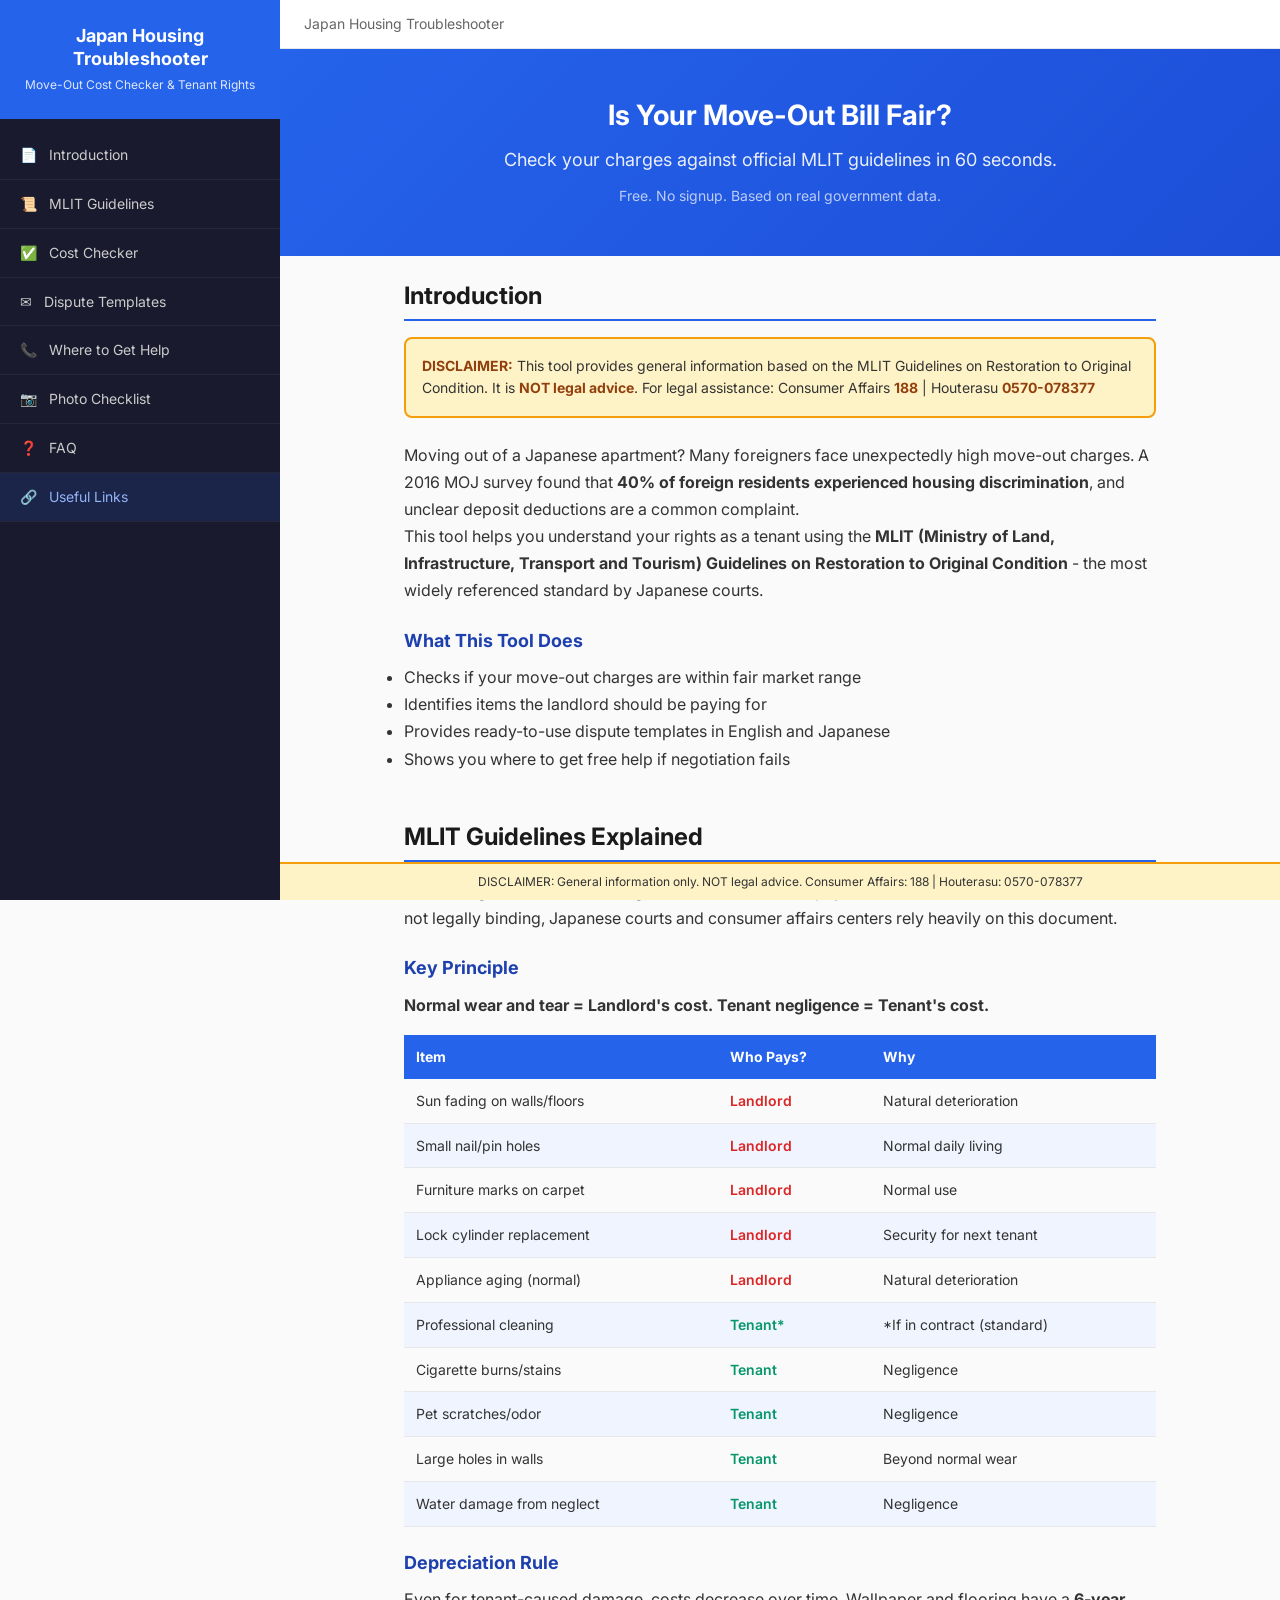
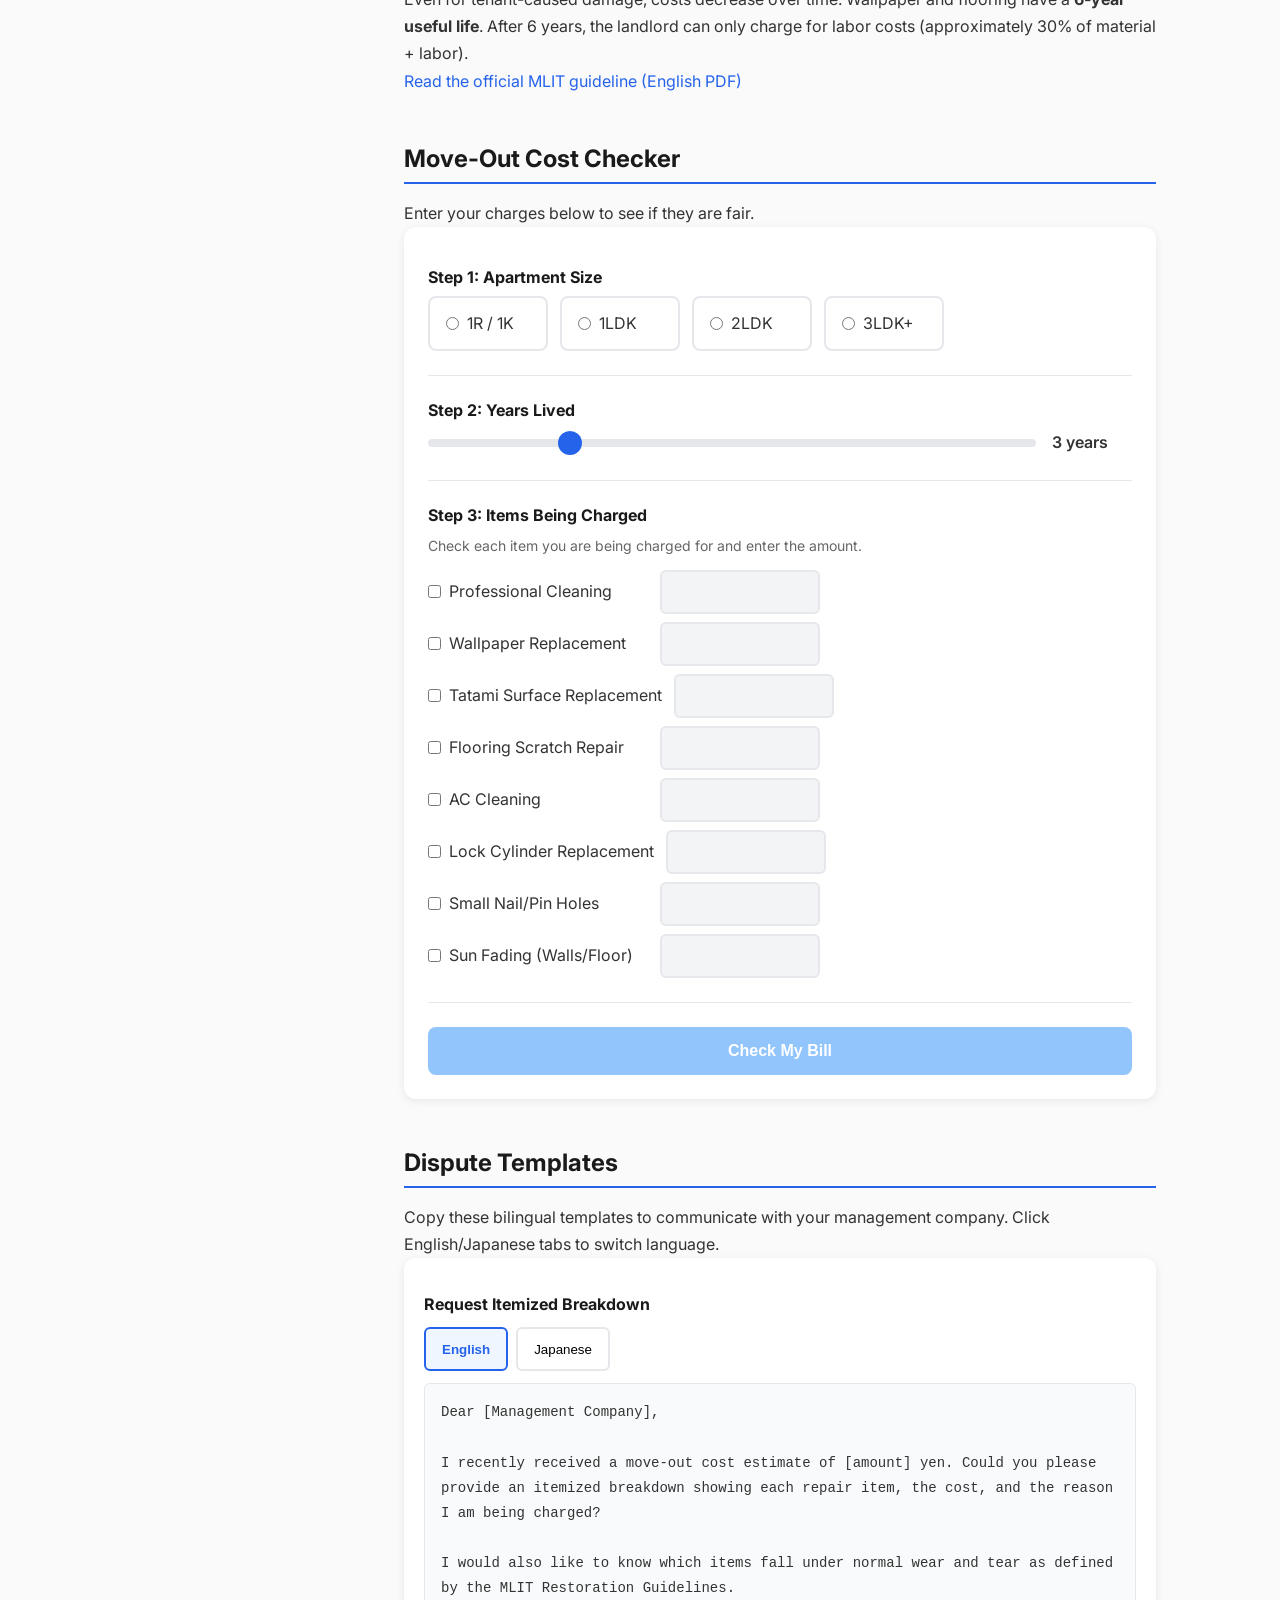
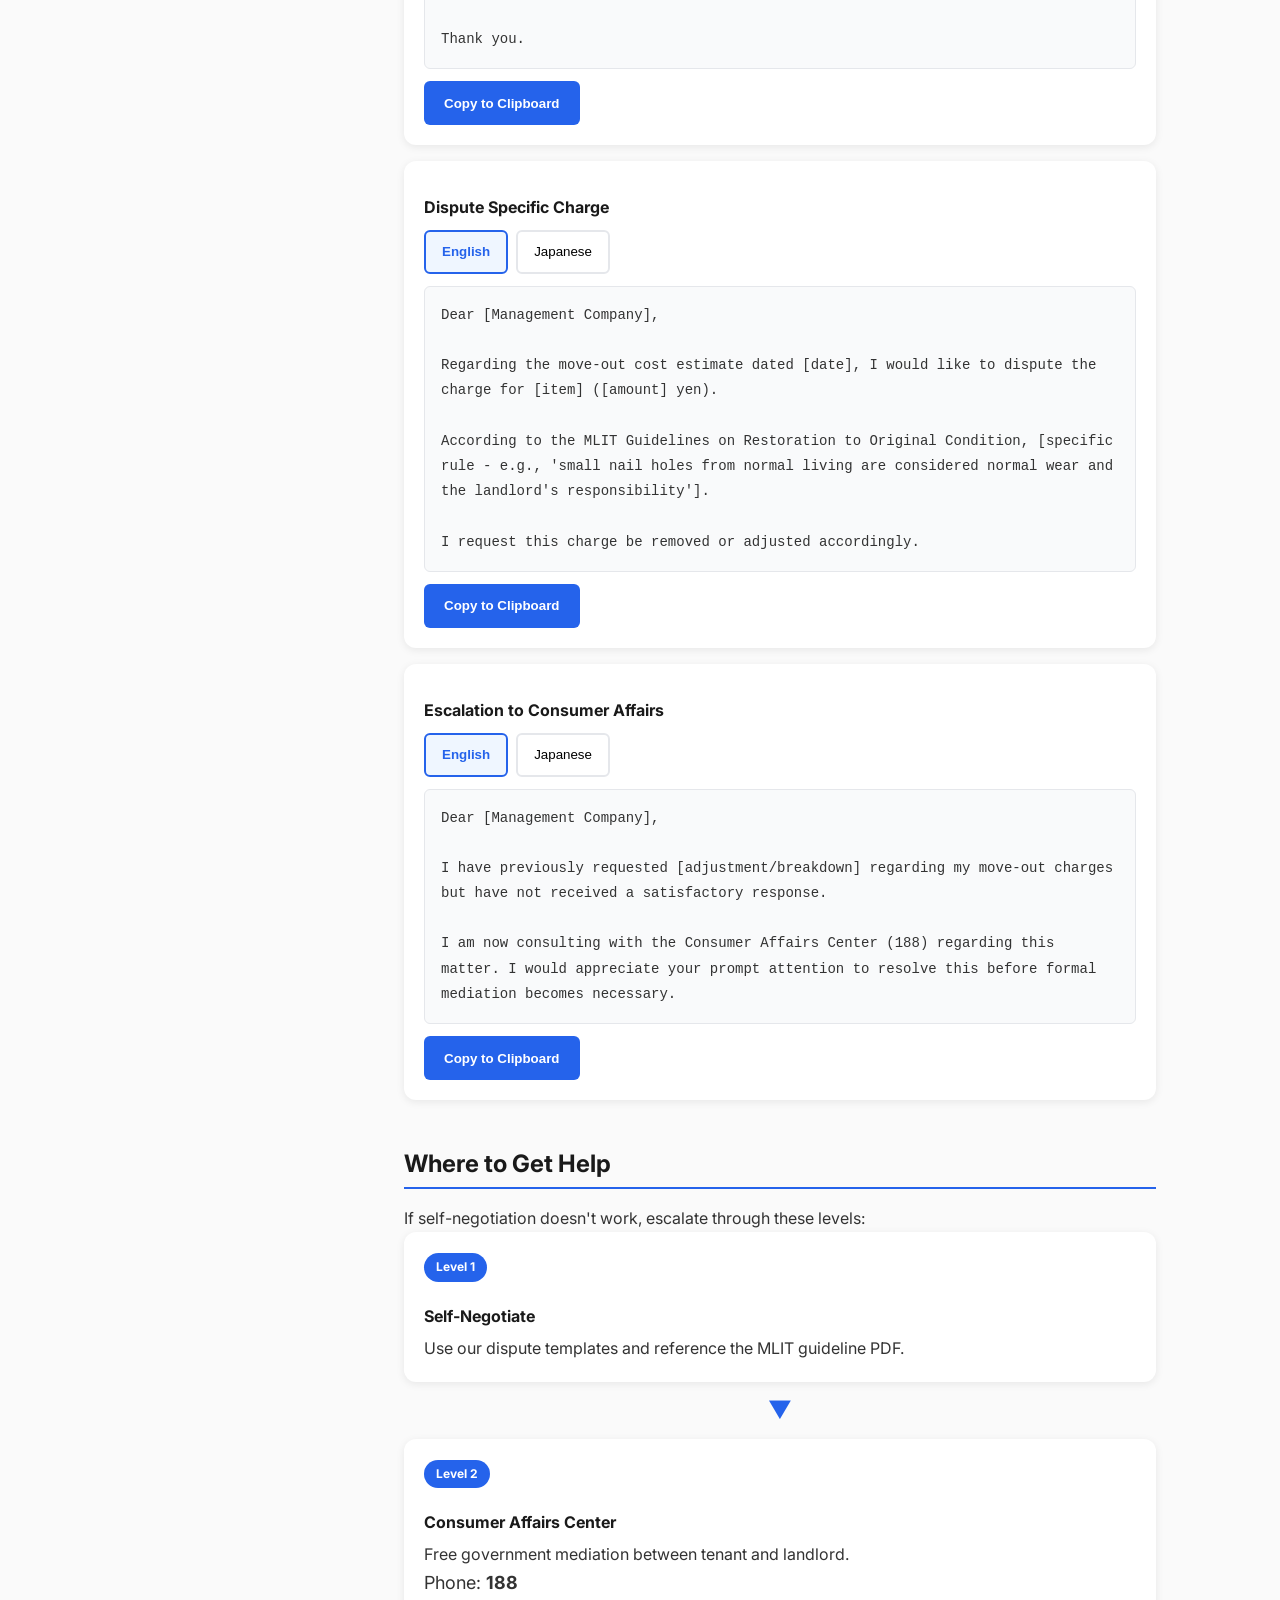
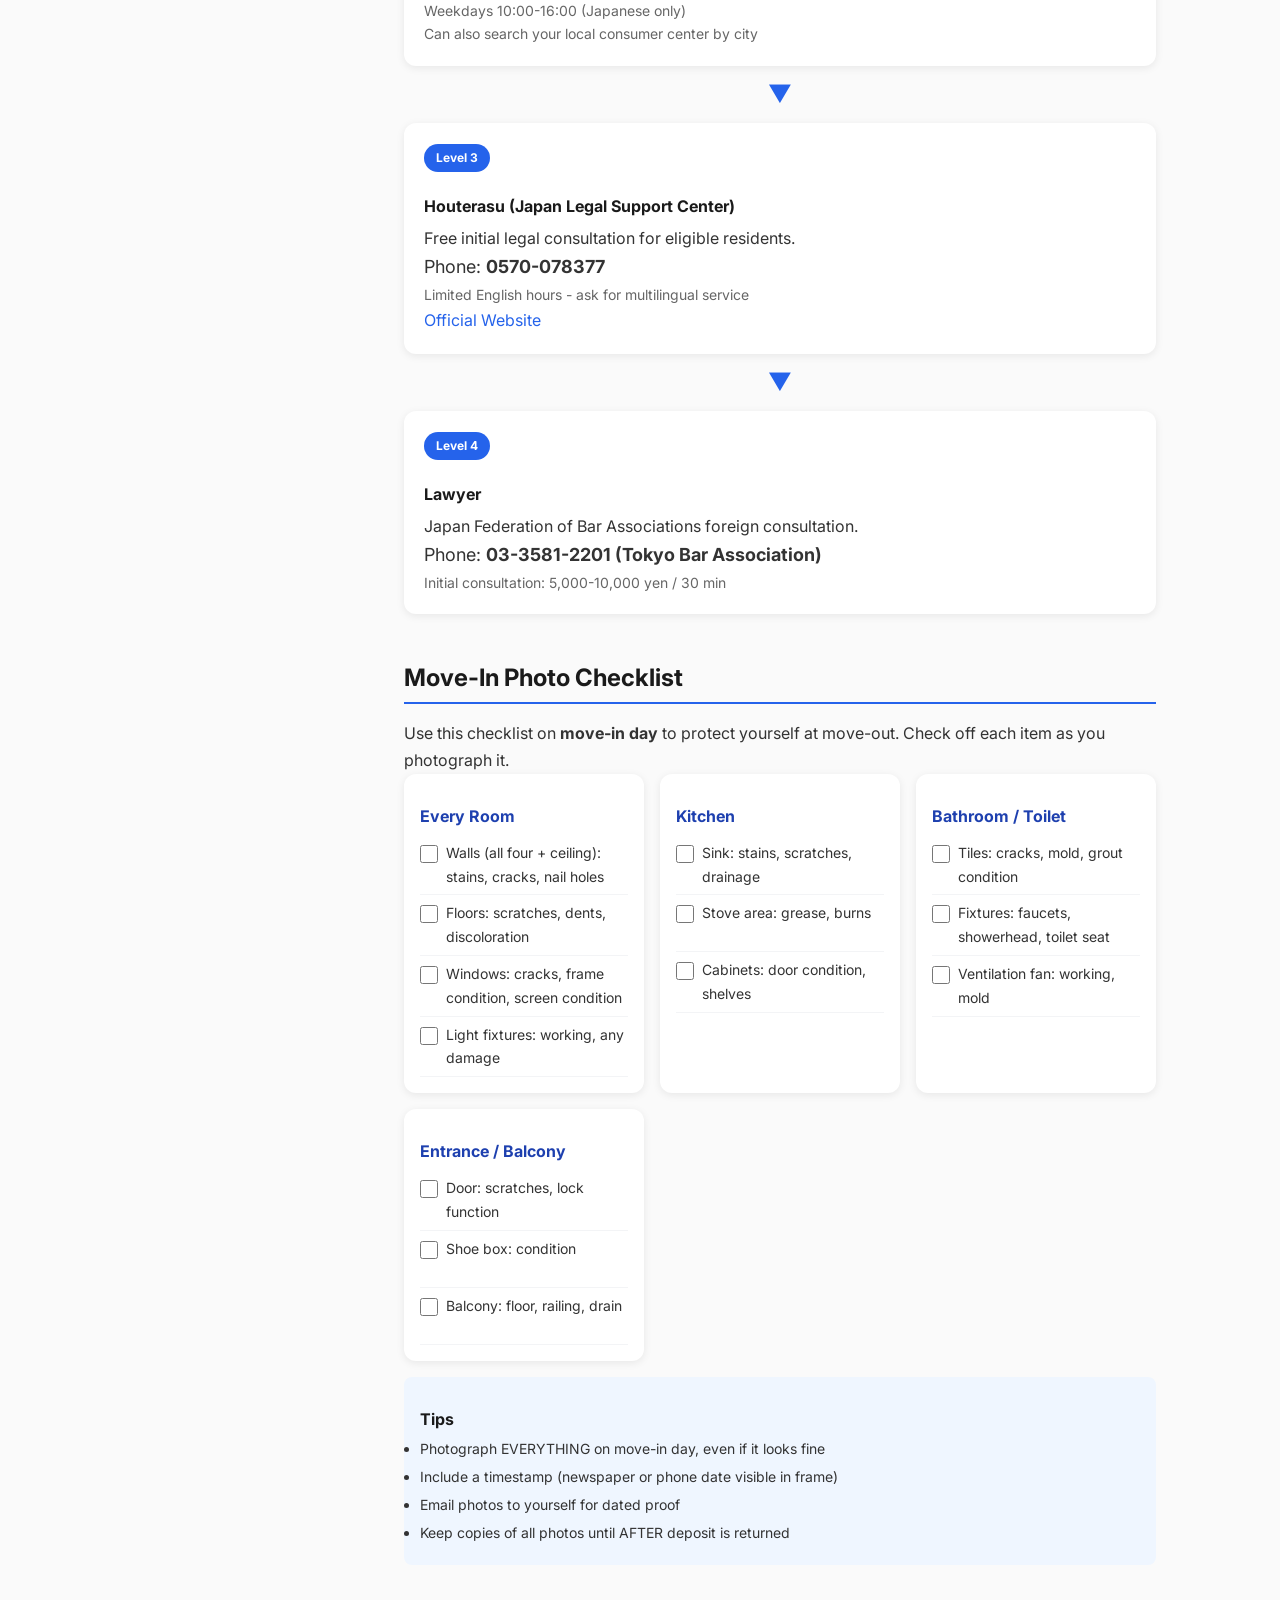
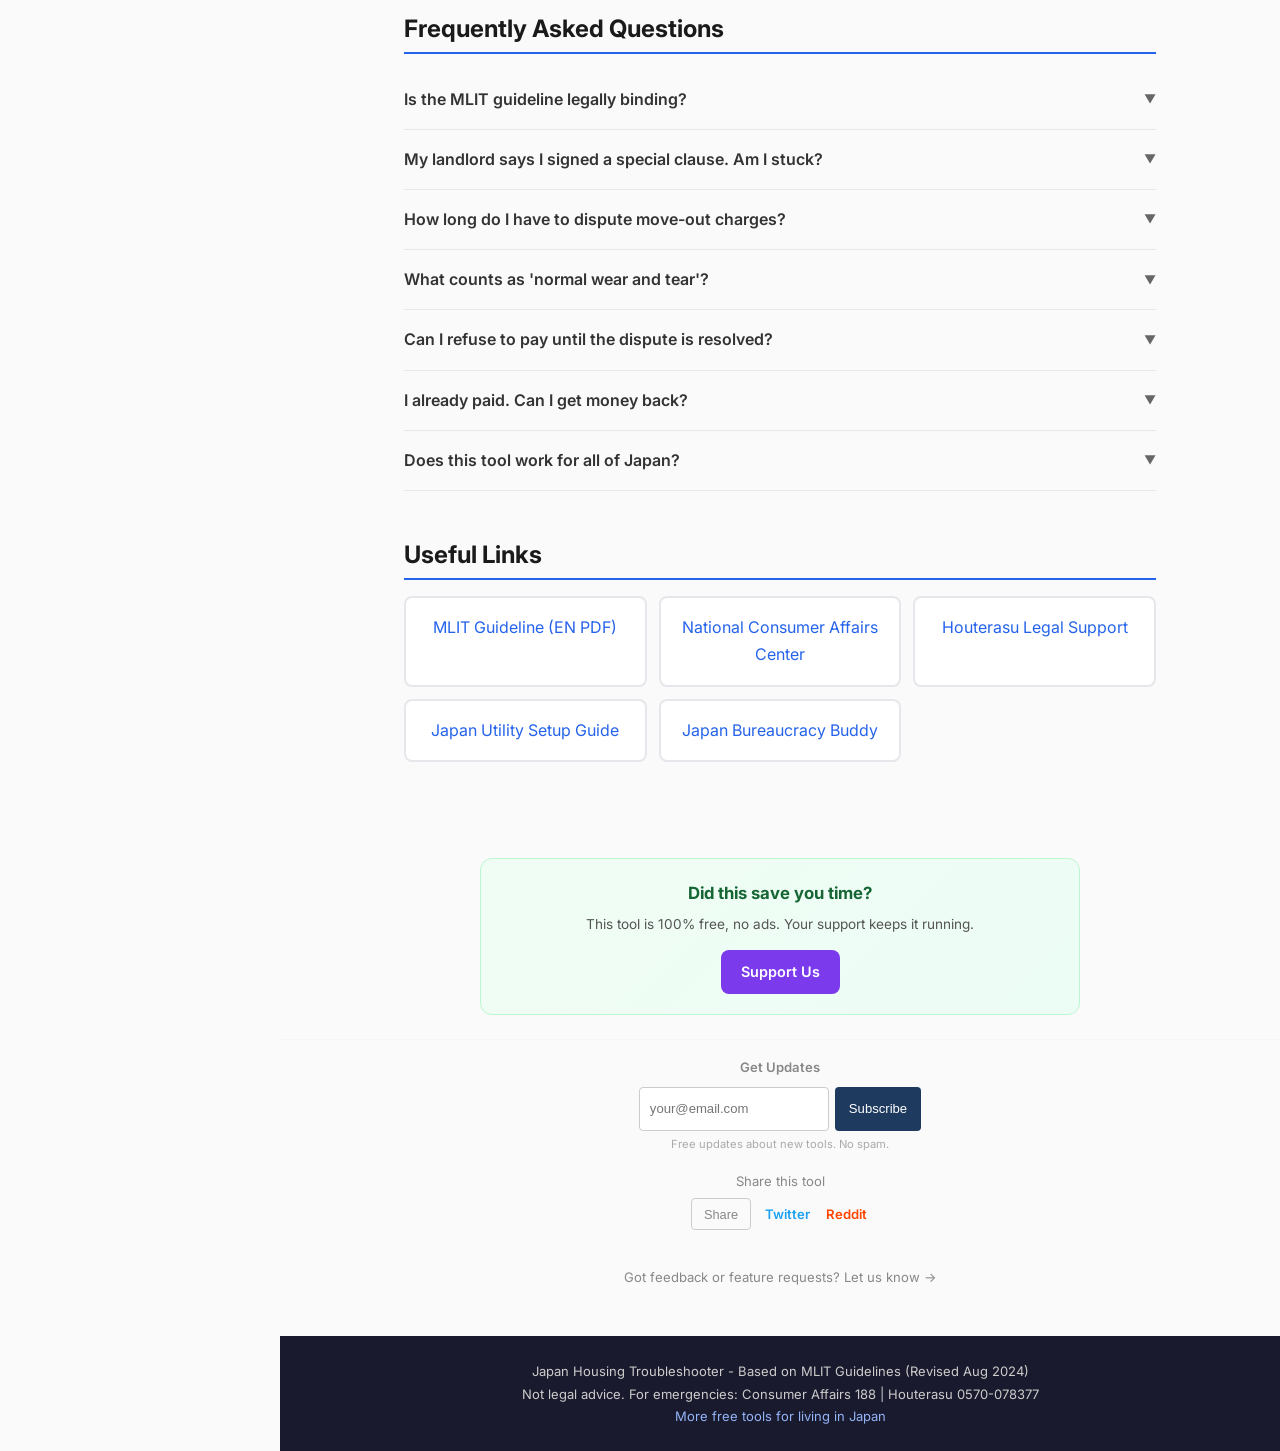
==== commit 5f39da8f: "Revert "Add TinyFit Jewelry cross-link to footer" This reverts commit 2e8a352358766d8b162595f8955af4" ====
--- a/index.html
+++ b/index.html
@@ -22,9 +22,8 @@
 <style>
 @media(max-width:480px){body{font-size:15px}.hero h2{font-size:20px}.hero p{font-size:15px}}
 </style>
-<!-- GA4 -->
-<script async src="https://www.googletagmanager.com/gtag/js?id=G-H1N5PR9Y0H"></script>
-<script>window.dataLayer=window.dataLayer||[];function gtag(){dataLayer.push(arguments);}gtag('js',new Date());gtag('config','G-H1N5PR9Y0H');</script>
+<script async src="https://www.googletagmanager.com/gtag/js?id=G-XXXXXXXXXX"></script>
+<script>window.dataLayer=window.dataLayer||[];function gtag(){dataLayer.push(arguments)}gtag('js',new Date());gtag('config','G-XXXXXXXXXX');</script>
 <script type="application/ld+json">{"@context":"https://schema.org","@type":"WebApplication","name":"Japan Housing Troubleshooter","url":"https://humancronadmin.github.io/japan-housing-help/","description":"Free move-out cost checker for foreigners in Japan based on MLIT guidelines","applicationCategory":"UtilityApplication","operatingSystem":"Web","offers":{"@type":"Offer","price":"0","priceCurrency":"JPY"}}</script>
 </head>
 <body>
@@ -152,10 +151,6 @@
   </div>
 </section>
 <div style="text-align:center;padding:16px 12px 4px;font-size:0.82rem;color:#888;border-top:1px solid #e0e0e033;margin-top:12px;">
-  <p style="margin-bottom:8px;font-weight:600;">More Free Tools</p>
-  <p style="margin-bottom:4px;"><a href="https://humancronadmin.github.io/tiny-fit-jewelry/" style="color:#888;text-decoration:none;">TinyFit Jewelry</a></p>
-</div>
-<div style="text-align:center;padding:16px 12px 4px;font-size:0.82rem;color:#888;border-top:1px solid #e0e0e033;margin-top:12px;">
   <p style="margin-bottom:8px;font-weight:600;">Get Updates</p>
   <form action="https://buttondown.com/api/emails/embed-subscribe/japandevtools" method="post" target="_blank" style="display:flex;gap:6px;justify-content:center;flex-wrap:wrap;max-width:360px;margin:0 auto;">
     <input type="email" name="email" placeholder="your@email.com" required style="padding:6px 10px;border:1px solid #ccc;border-radius:4px;font-size:0.82rem;min-width:180px;min-height:44px;">
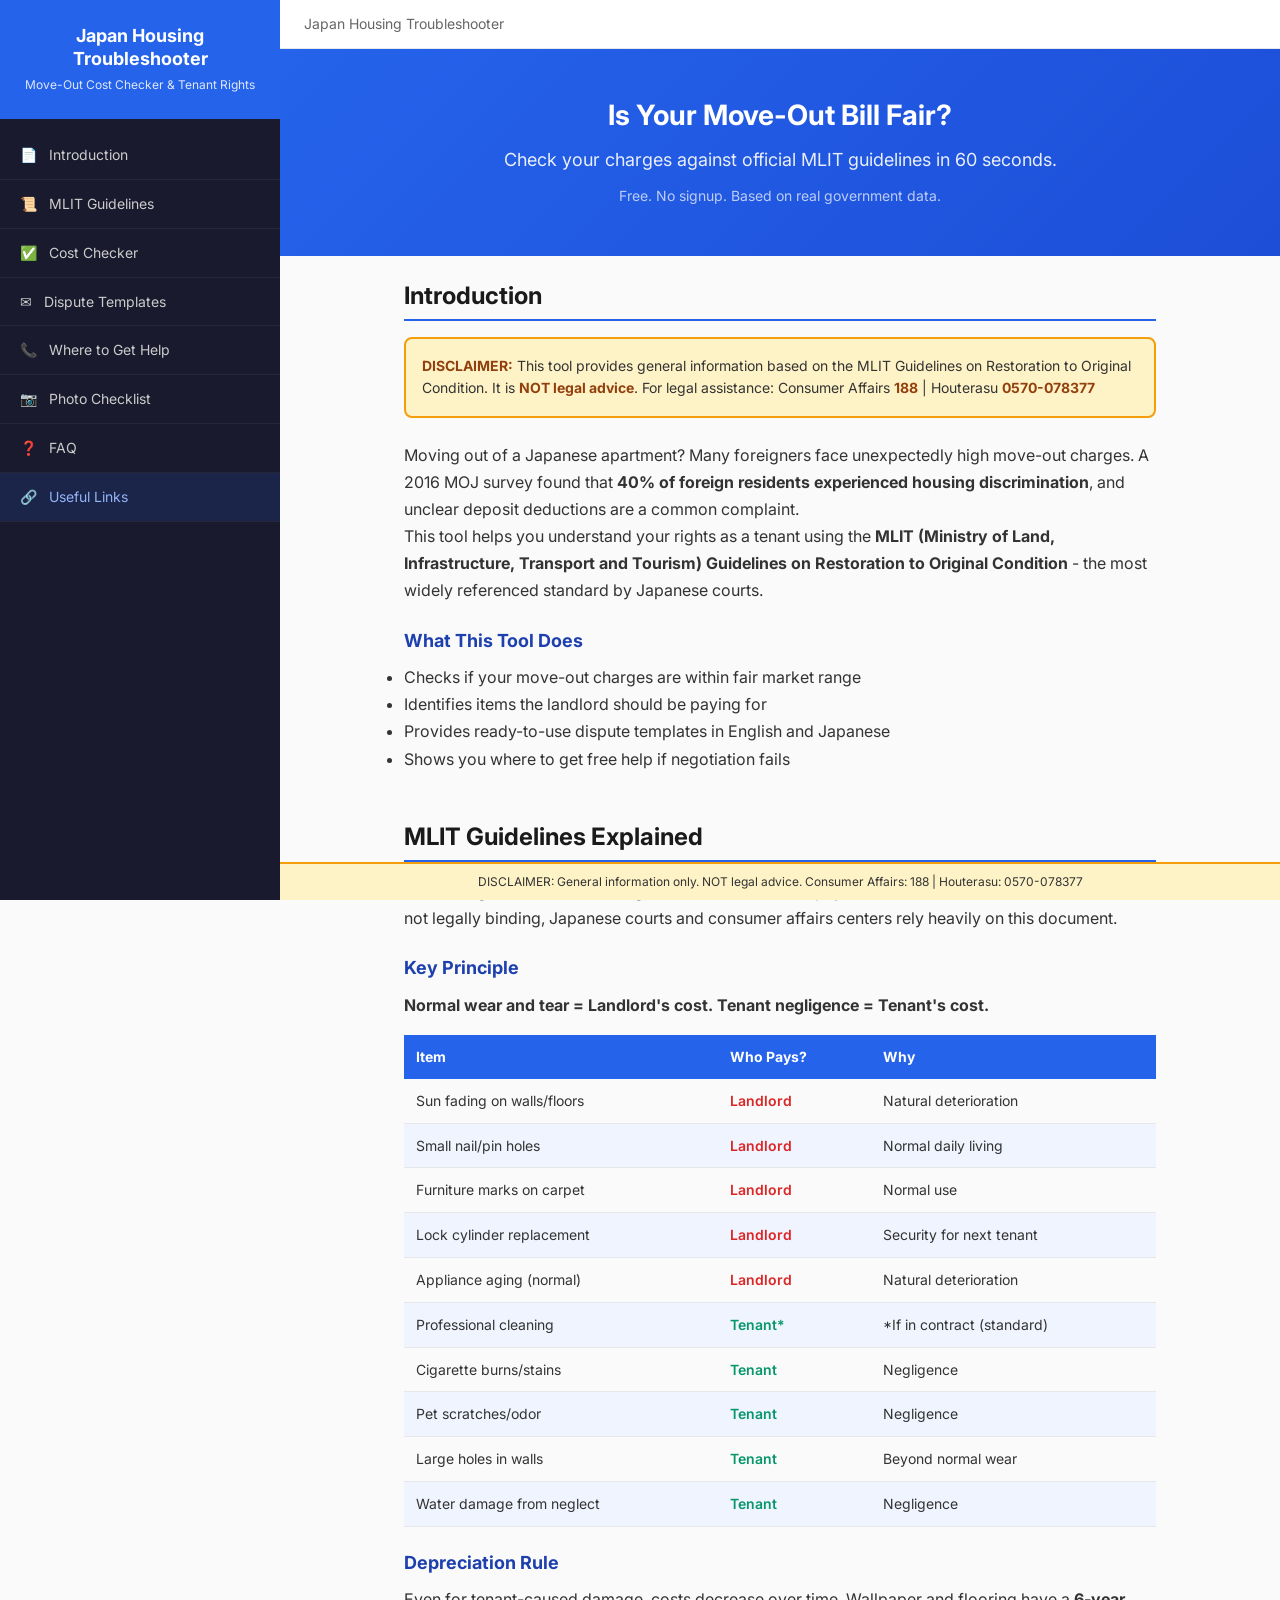
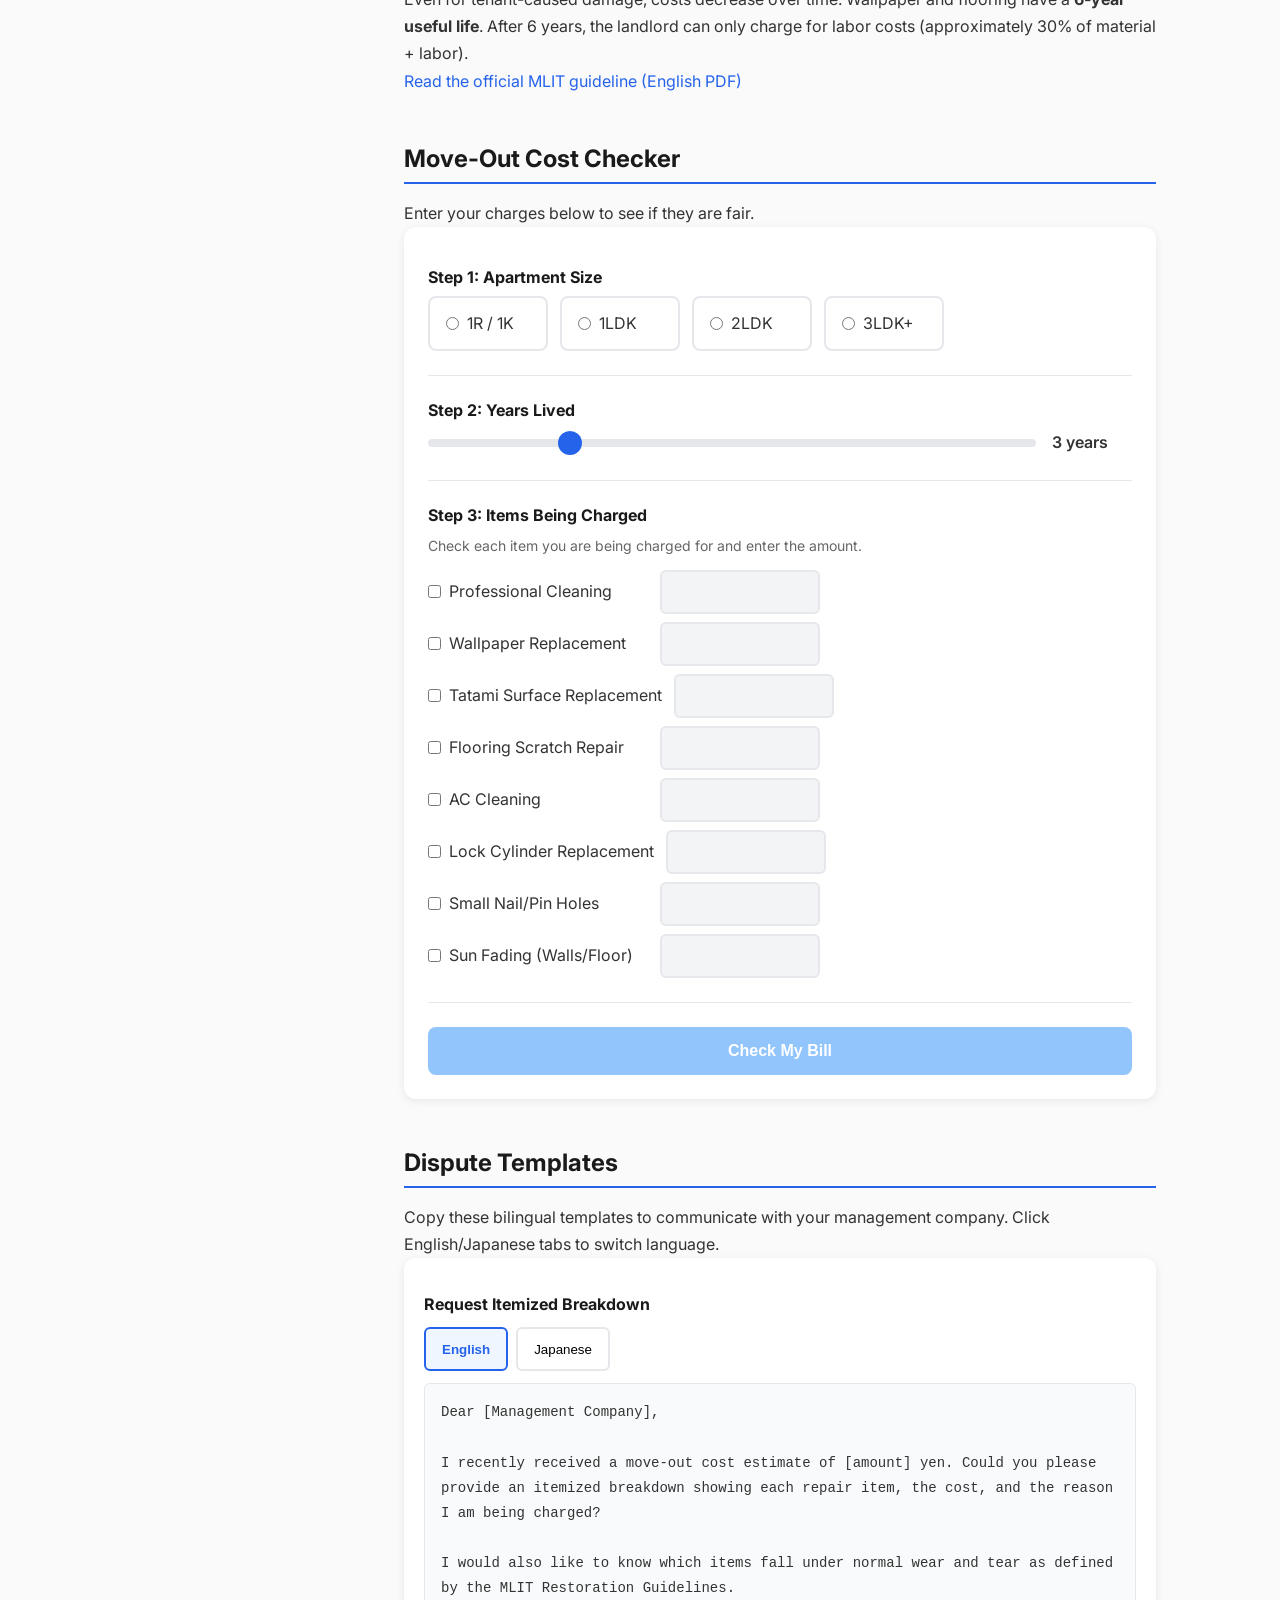
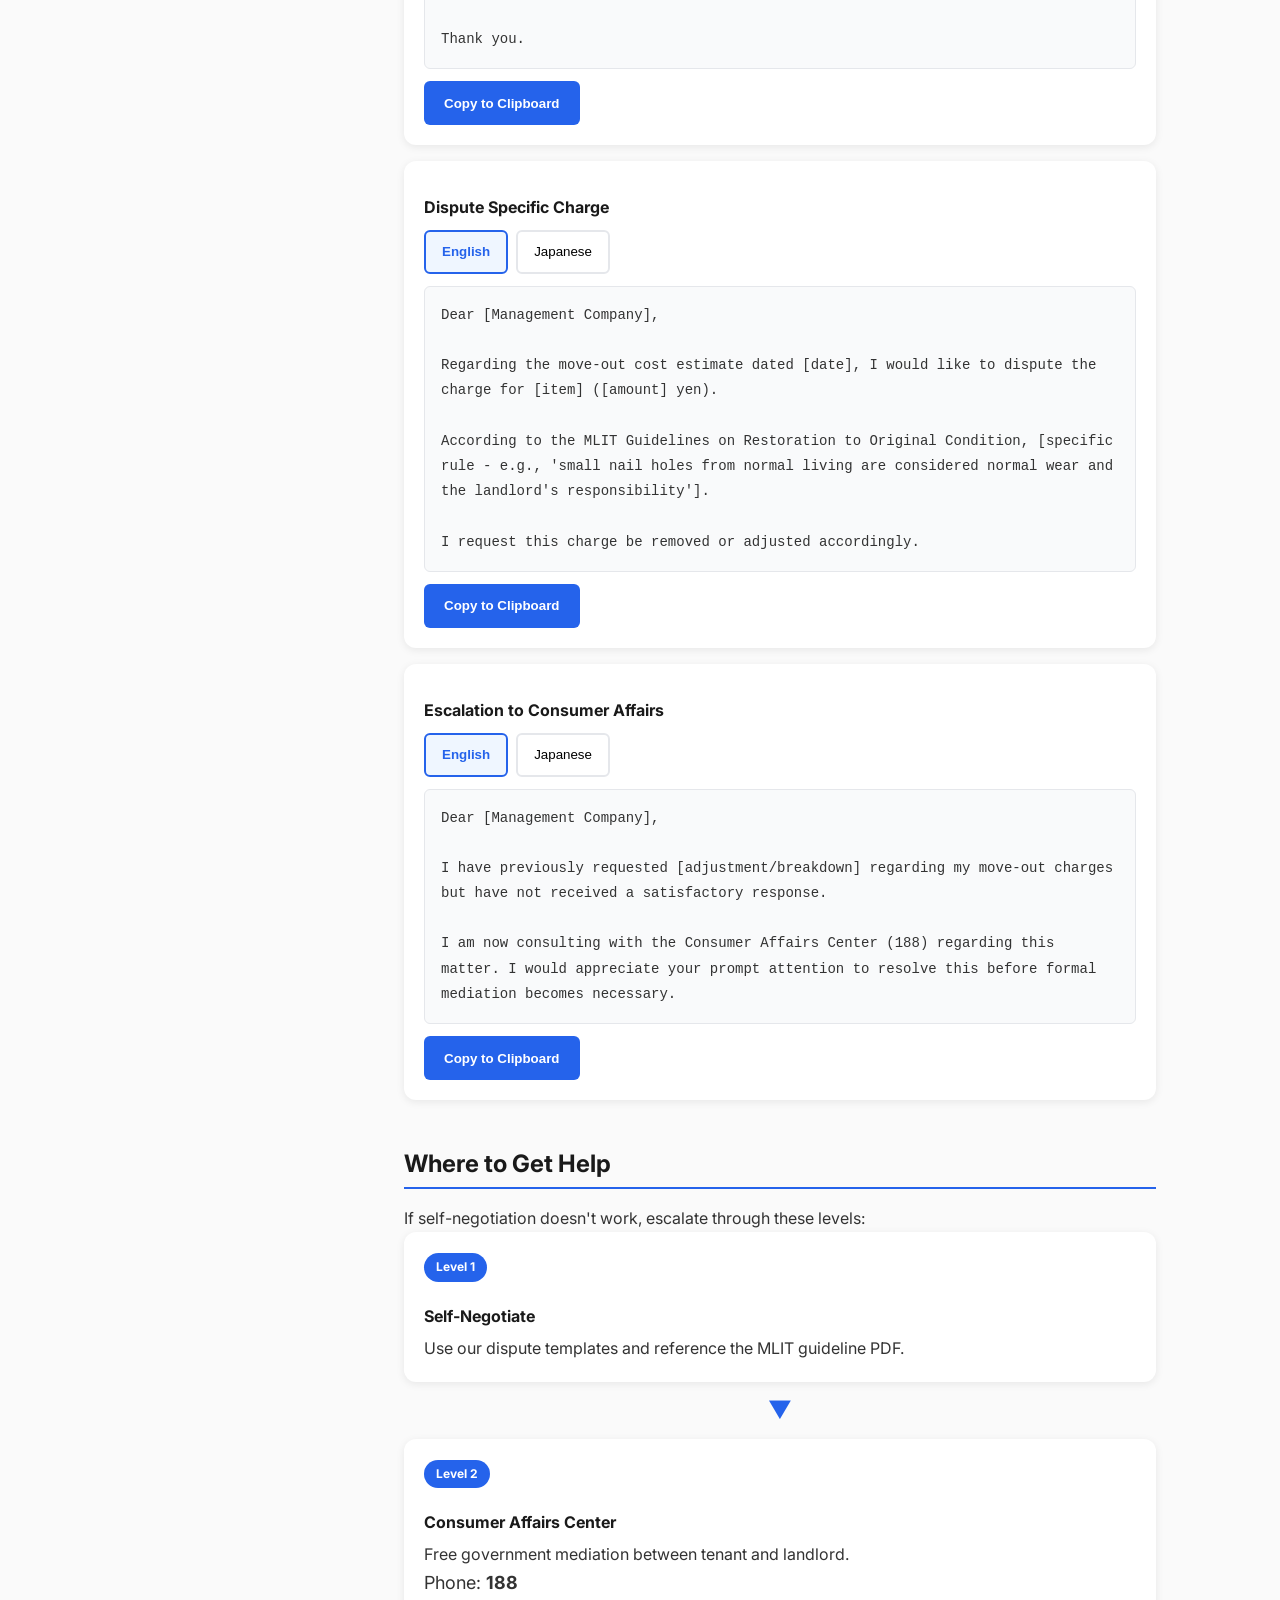
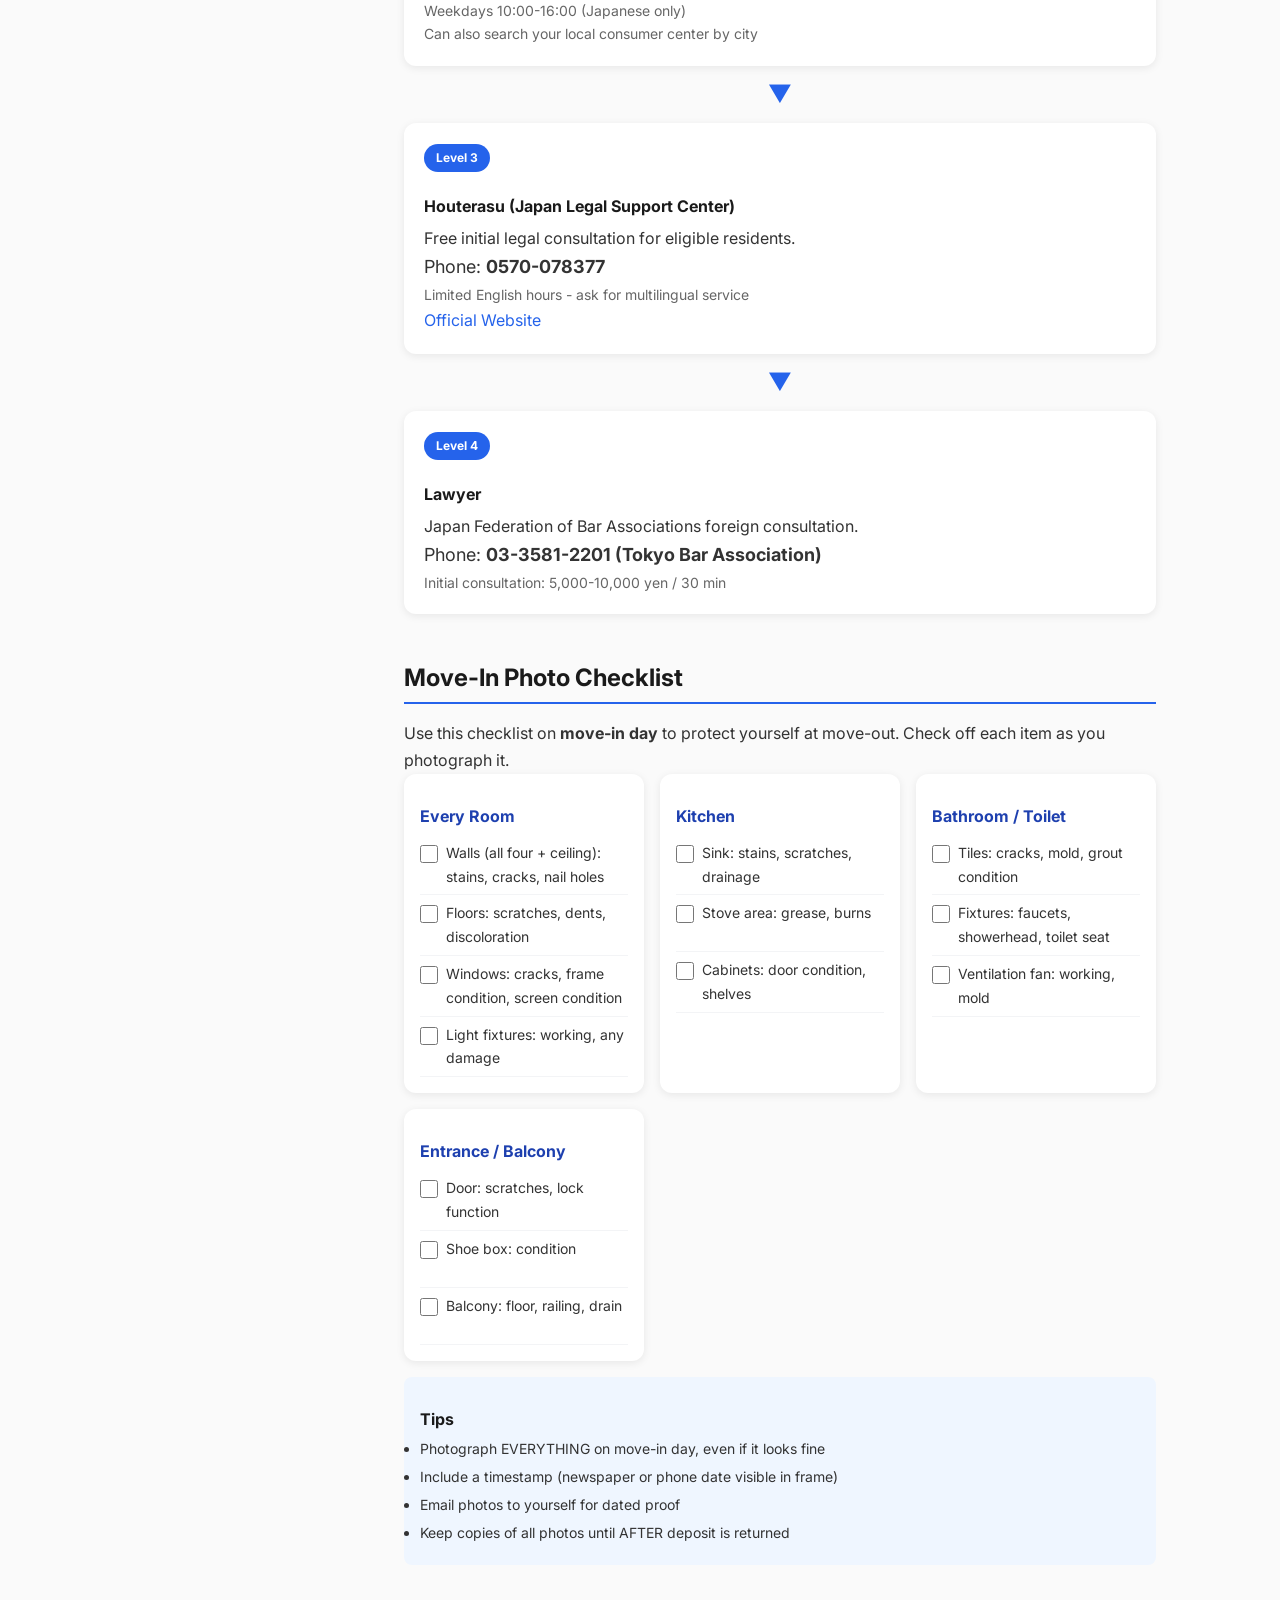
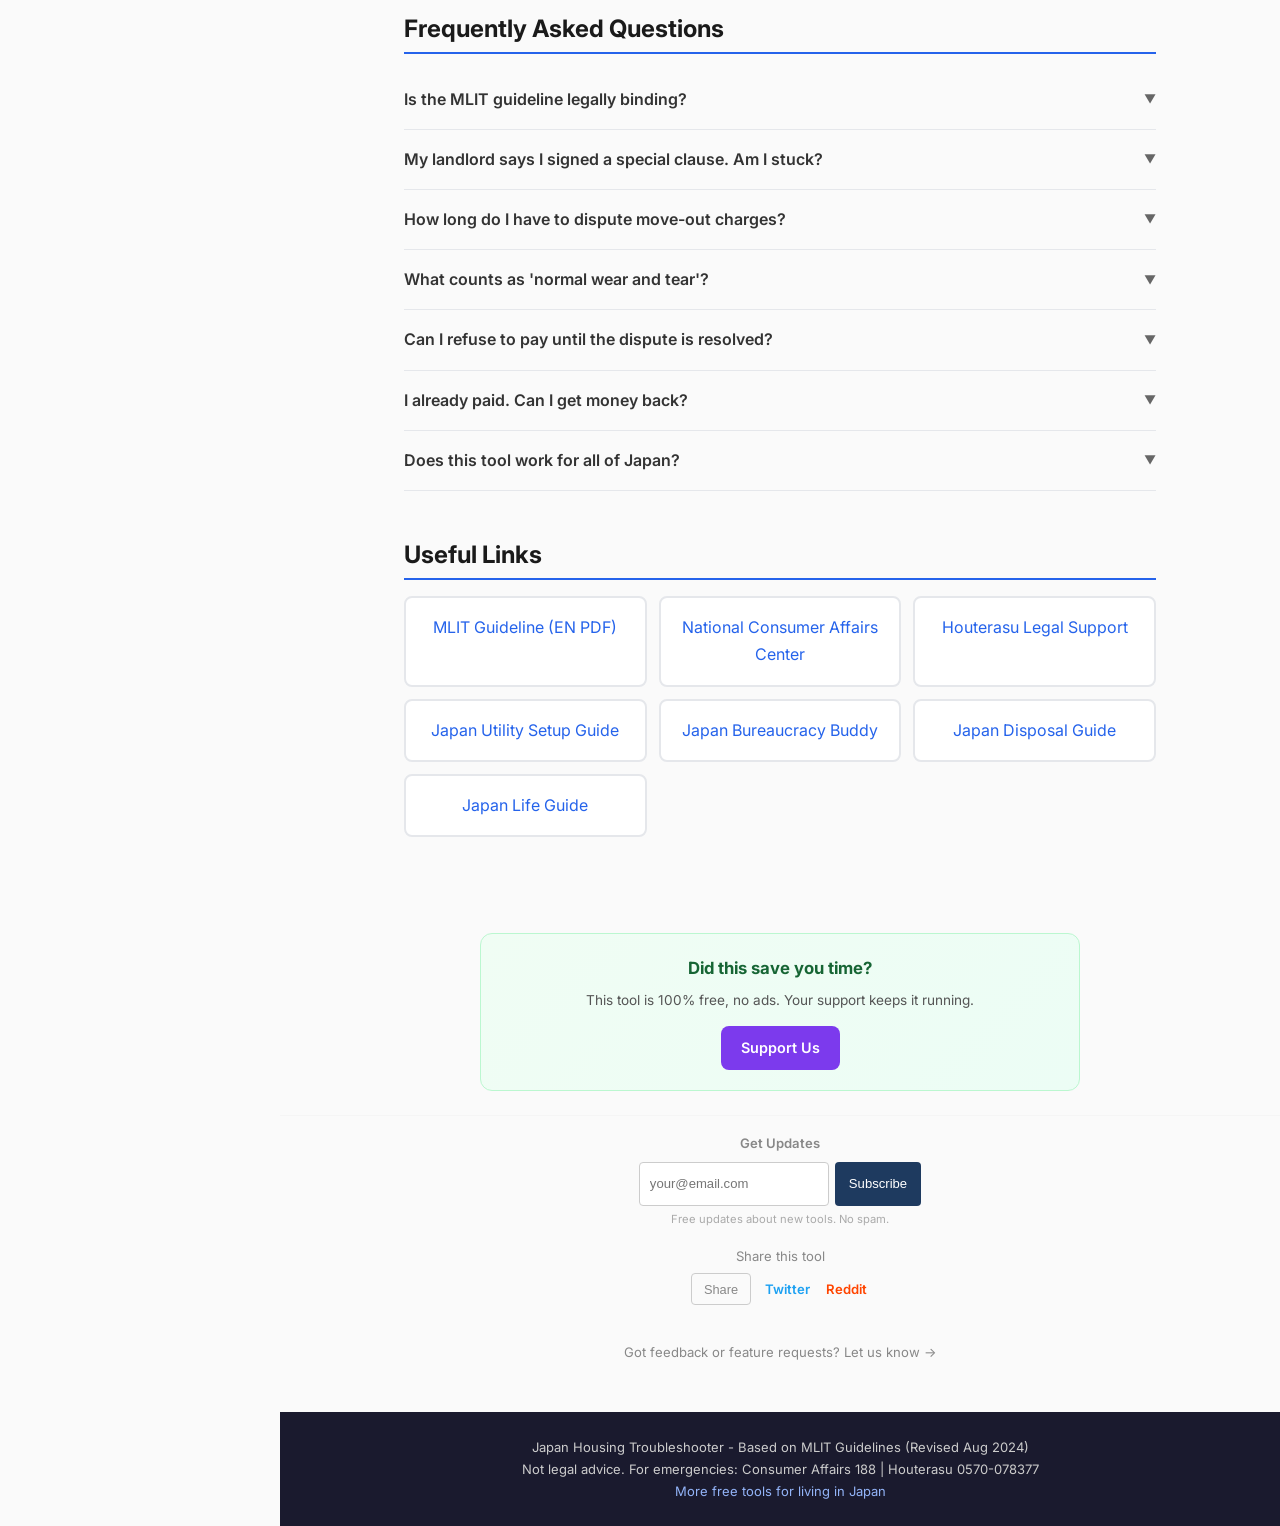
==== commit 55fccc0b: "Add disposal guide + life guide cross-links" ====
--- a/index.html
+++ b/index.html
@@ -1,190 +1,192 @@
-<!DOCTYPE html>
-<html lang="en">
-<head>
-<meta charset="UTF-8">
-<meta name="viewport" content="width=device-width,initial-scale=1">
-<title>Japan Housing Troubleshooter - Move-Out Cost Checker & Tenant Rights</title>
-<meta name="description" content="Free tool to check if your Japan move-out charges are fair. Based on official MLIT guidelines. Dispute templates, tenant rights guide for foreigners.">
-<meta name="keywords" content="japan move out cost, deposit refund japan, tenant rights japan, MLIT guideline, housing dispute japan, foreigner housing japan">
-<link rel="canonical" href="https://humancronadmin.github.io/japan-housing-help/">
-<meta property="og:title" content="Japan Housing Troubleshooter - Move-Out Cost Checker">
-<meta property="og:description" content="Check if your move-out charges are fair in 60 seconds. Free tool based on MLIT guidelines.">
-<meta property="og:url" content="https://humancronadmin.github.io/japan-housing-help/">
-<meta property="og:type" content="website">
-<meta property="og:image" content="https://humancronadmin.github.io/japan-housing-help/images/og-image.png">
-<meta name="twitter:card" content="summary_large_image">
-<link rel="icon" href="images/favicon.svg" type="image/svg+xml">
-<link rel="manifest" href="manifest.json">
-<link rel="preconnect" href="https://fonts.googleapis.com">
-<link rel="preconnect" href="https://fonts.gstatic.com" crossorigin>
-<link href="https://fonts.googleapis.com/css2?family=Inter:wght@400;600;700&family=Noto+Sans+JP:wght@400;700&display=swap" rel="stylesheet">
-<link rel="stylesheet" href="css/style.css">
-<style>
-@media(max-width:480px){body{font-size:15px}.hero h2{font-size:20px}.hero p{font-size:15px}}
-</style>
-<script async src="https://www.googletagmanager.com/gtag/js?id=G-XXXXXXXXXX"></script>
-<script>window.dataLayer=window.dataLayer||[];function gtag(){dataLayer.push(arguments)}gtag('js',new Date());gtag('config','G-XXXXXXXXXX');</script>
-<script type="application/ld+json">{"@context":"https://schema.org","@type":"WebApplication","name":"Japan Housing Troubleshooter","url":"https://humancronadmin.github.io/japan-housing-help/","description":"Free move-out cost checker for foreigners in Japan based on MLIT guidelines","applicationCategory":"UtilityApplication","operatingSystem":"Web","offers":{"@type":"Offer","price":"0","priceCurrency":"JPY"}}</script>
-</head>
-<body>
-<div class="sidebar-overlay"></div>
-<nav class="sidebar">
-  <div class="sidebar-header">
-    <h1>Japan Housing<br>Troubleshooter</h1>
-    <div class="tagline">Move-Out Cost Checker & Tenant Rights</div>
-  </div>
-  <ul class="sidebar-nav">
-    <li><a href="#intro"><span class="nav-icon">&#128196;</span> Introduction</a></li>
-    <li><a href="#mlit"><span class="nav-icon">&#128220;</span> MLIT Guidelines</a></li>
-    <li><a href="#checker"><span class="nav-icon">&#9989;</span> Cost Checker</a></li>
-    <li><a href="#templates"><span class="nav-icon">&#9993;</span> Dispute Templates</a></li>
-    <li><a href="#help"><span class="nav-icon">&#128222;</span> Where to Get Help</a></li>
-    <li><a href="#checklist"><span class="nav-icon">&#128247;</span> Photo Checklist</a></li>
-    <li><a href="#faq"><span class="nav-icon">&#10067;</span> FAQ</a></li>
-    <li><a href="#links"><span class="nav-icon">&#128279;</span> Useful Links</a></li>
-  </ul>
-</nav>
-
-<main class="main-content">
-  <header class="top-header">
-    <button class="mobile-menu-btn" aria-label="Open menu">&#9776;</button>
-    <span class="breadcrumb">Japan Housing Troubleshooter</span>
-  </header>
-
-  <div class="hero">
-    <h2>Is Your Move-Out Bill Fair?</h2>
-    <p>Check your charges against official MLIT guidelines in 60 seconds.</p>
-    <div class="cta-subtitle">Free. No signup. Based on real government data.</div>
-  </div>
-
-  <div class="content-area">
-
-    <section id="intro" class="section">
-      <h2>Introduction</h2>
-      <div class="disclaimer-banner">
-        <strong>DISCLAIMER:</strong> This tool provides general information based on the MLIT Guidelines on Restoration to Original Condition. It is <strong>NOT legal advice</strong>. For legal assistance: Consumer Affairs <strong>188</strong> | Houterasu <strong>0570-078377</strong>
-      </div>
-      <p>Moving out of a Japanese apartment? Many foreigners face unexpectedly high move-out charges. A 2016 MOJ survey found that <strong>40% of foreign residents experienced housing discrimination</strong>, and unclear deposit deductions are a common complaint.</p>
-      <p>This tool helps you understand your rights as a tenant using the <strong>MLIT (Ministry of Land, Infrastructure, Transport and Tourism) Guidelines on Restoration to Original Condition</strong> - the most widely referenced standard by Japanese courts.</p>
-      <h3>What This Tool Does</h3>
-      <ul>
-        <li>Checks if your move-out charges are within fair market range</li>
-        <li>Identifies items the landlord should be paying for</li>
-        <li>Provides ready-to-use dispute templates in English and Japanese</li>
-        <li>Shows you where to get free help if negotiation fails</li>
-      </ul>
-    </section>
-
-    <section id="mlit" class="section">
-      <h2>MLIT Guidelines Explained</h2>
-      <p>The MLIT guideline (revised August 2024) defines who pays for what when a tenant moves out. While not legally binding, Japanese courts and consumer affairs centers rely heavily on this document.</p>
-      <h3>Key Principle</h3>
-      <p><strong>Normal wear and tear = Landlord's cost. Tenant negligence = Tenant's cost.</strong></p>
-      <table class="mlit-table">
-        <thead><tr><th>Item</th><th>Who Pays?</th><th>Why</th></tr></thead>
-        <tbody>
-          <tr><td>Sun fading on walls/floors</td><td class="landlord">Landlord</td><td>Natural deterioration</td></tr>
-          <tr><td>Small nail/pin holes</td><td class="landlord">Landlord</td><td>Normal daily living</td></tr>
-          <tr><td>Furniture marks on carpet</td><td class="landlord">Landlord</td><td>Normal use</td></tr>
-          <tr><td>Lock cylinder replacement</td><td class="landlord">Landlord</td><td>Security for next tenant</td></tr>
-          <tr><td>Appliance aging (normal)</td><td class="landlord">Landlord</td><td>Natural deterioration</td></tr>
-          <tr><td>Professional cleaning</td><td class="tenant">Tenant*</td><td>*If in contract (standard)</td></tr>
-          <tr><td>Cigarette burns/stains</td><td class="tenant">Tenant</td><td>Negligence</td></tr>
-          <tr><td>Pet scratches/odor</td><td class="tenant">Tenant</td><td>Negligence</td></tr>
-          <tr><td>Large holes in walls</td><td class="tenant">Tenant</td><td>Beyond normal wear</td></tr>
-          <tr><td>Water damage from neglect</td><td class="tenant">Tenant</td><td>Negligence</td></tr>
-        </tbody>
-      </table>
-      <h3>Depreciation Rule</h3>
-      <p>Even for tenant-caused damage, costs decrease over time. Wallpaper and flooring have a <strong>6-year useful life</strong>. After 6 years, the landlord can only charge for labor costs (approximately 30% of material + labor).</p>
-      <p><a href="https://www.mlit.go.jp/jutakukentiku/house/content/001595135.pdf" target="_blank" rel="noopener">Read the official MLIT guideline (English PDF)</a></p>
-    </section>
-
-    <section id="checker" class="section">
-      <h2>Move-Out Cost Checker</h2>
-      <p>Enter your charges below to see if they are fair.</p>
-      <div id="checker-container"></div>
-    </section>
-
-    <section id="templates" class="section">
-      <h2>Dispute Templates</h2>
-      <p>Copy these bilingual templates to communicate with your management company. Click English/Japanese tabs to switch language.</p>
-      <div id="templates-container"></div>
-    </section>
-
-    <section id="help" class="section">
-      <h2>Where to Get Help</h2>
-      <p>If self-negotiation doesn't work, escalate through these levels:</p>
-      <div id="help-container"></div>
-    </section>
-
-    <section id="checklist" class="section">
-      <h2>Move-In Photo Checklist</h2>
-      <p>Use this checklist on <strong>move-in day</strong> to protect yourself at move-out. Check off each item as you photograph it.</p>
-      <div id="checklist-container"></div>
-    </section>
-
-    <section id="faq" class="section">
-      <h2>Frequently Asked Questions</h2>
-      <div id="faq-container"></div>
-    </section>
-
-    <section id="links" class="section">
-      <h2>Useful Links</h2>
-      <div class="link-grid">
-        <a href="https://www.mlit.go.jp/jutakukentiku/house/content/001595135.pdf" target="_blank" rel="noopener" class="link-card">MLIT Guideline (EN PDF)</a>
-        <a href="https://www.kokusen.go.jp/" target="_blank" rel="noopener" class="link-card">National Consumer Affairs Center</a>
-        <a href="https://www.houterasu.or.jp/site/foreign-nationals/" target="_blank" rel="noopener" class="link-card">Houterasu Legal Support</a>
-        <a href="https://humancronadmin.github.io/japan-utility-setup/" target="_blank" rel="noopener" class="link-card">Japan Utility Setup Guide</a>
-        <a href="https://humancronadmin.github.io/japan-bureaucracy-buddy/" target="_blank" rel="noopener" class="link-card">Japan Bureaucracy Buddy</a>
-      </div>
-    </section>
-
-  </div>
-
-<!-- ===== STANDARD FOOTER — auto-inserted by build agent ===== -->
-<section style="background:linear-gradient(135deg,#f0fdf4,#ecfdf5);border:1px solid #bbf7d0;border-radius:12px;padding:20px 16px;margin:24px auto;max-width:600px;text-align:center;">
-  <p style="font-weight:700;font-size:1.05rem;color:#166534;margin:0 0 6px;">Did this save you time?</p>
-  <p style="font-size:0.85rem;color:#555;margin:0 0 14px;">This tool is 100% free, no ads. Your support keeps it running.</p>
-  <div style="display:flex;gap:12px;justify-content:center;flex-wrap:wrap;">
-    <a href="https://japantoolkit.lemonsqueezy.com/" target="_blank" rel="noopener" style="display:inline-block;padding:10px 20px;background:#7c3aed;color:#fff;border-radius:8px;text-decoration:none;font-weight:600;font-size:0.9rem;min-height:44px;line-height:24px;">Support Us</a>
-  </div>
-</section>
-<div style="text-align:center;padding:16px 12px 4px;font-size:0.82rem;color:#888;border-top:1px solid #e0e0e033;margin-top:12px;">
-  <p style="margin-bottom:8px;font-weight:600;">Get Updates</p>
-  <form action="https://buttondown.com/api/emails/embed-subscribe/japandevtools" method="post" target="_blank" style="display:flex;gap:6px;justify-content:center;flex-wrap:wrap;max-width:360px;margin:0 auto;">
-    <input type="email" name="email" placeholder="your@email.com" required style="padding:6px 10px;border:1px solid #ccc;border-radius:4px;font-size:0.82rem;min-width:180px;min-height:44px;">
-    <button type="submit" style="padding:6px 14px;background:#1e3a5f;color:#fff;border:none;border-radius:4px;font-size:0.82rem;cursor:pointer;min-height:44px;">Subscribe</button>
-  </form>
-  <p style="margin-top:4px;font-size:0.7rem;color:#aaa;">Free updates about new tools. No spam.</p>
-</div>
-<div style="text-align:center;padding:12px 12px 4px;font-size:0.82rem;color:#888;">
-  <p style="margin-bottom:6px;">Share this tool</p>
-  <p>
-    <button onclick="if(navigator.share){navigator.share({title:document.title,url:location.href})}else{window.open('https://twitter.com/intent/tweet?url='+encodeURIComponent(location.href)+'&text='+encodeURIComponent(document.title),'_blank')}" style="background:none;border:1px solid #ccc;border-radius:4px;padding:4px 12px;font-size:0.8rem;cursor:pointer;color:#888;margin:0 4px;min-height:32px;">Share</button>
-    <a href="https://twitter.com/intent/tweet?url=" onclick="this.href='https://twitter.com/intent/tweet?url='+encodeURIComponent(location.href)+'&text='+encodeURIComponent(document.title)" target="_blank" rel="noopener" style="color:#1DA1F2;text-decoration:none;font-weight:600;margin:0 6px;font-size:0.82rem;">Twitter</a>
-    <a href="https://reddit.com/submit?url=" onclick="this.href='https://reddit.com/submit?url='+encodeURIComponent(location.href)+'&title='+encodeURIComponent(document.title)" target="_blank" rel="noopener" style="color:#FF4500;text-decoration:none;font-weight:600;margin:0 6px;font-size:0.82rem;">Reddit</a>
-  </p>
-</div>
-<p style="text-align:center;margin-top:2rem;font-size:0.82rem;"><a href="https://japantool.featurebase.app" target="_blank" style="color:#888;text-decoration:none;">Got feedback or feature requests? Let us know &rarr;</a></p>
-<!-- ===== END STANDARD FOOTER ===== -->
-  <footer class="site-footer">
-    <p>Japan Housing Troubleshooter - Based on MLIT Guidelines (Revised Aug 2024)</p>
-    <p>Not legal advice. For emergencies: Consumer Affairs 188 | Houterasu 0570-078377</p>
-    <p><a href="https://github.com/humancronadmin">More free tools for living in Japan</a></p>
-  </footer>
-
-  <div class="disclaimer-sticky">
-    DISCLAIMER: General information only. NOT legal advice. Consumer Affairs: 188 | Houterasu: 0570-078377
-  </div>
-</main>
-
-<script src="js/main.js"></script>
-
-<!-- feedback-prompt-start -->
-<style>#fb-prompt{position:fixed;bottom:0;left:0;right:0;background:#1a1a2e;color:#fff;padding:12px 20px;display:none;align-items:center;justify-content:center;gap:12px;font-size:14px;z-index:9999;box-shadow:0 -2px 8px rgba(0,0,0,.2);font-family:system-ui,sans-serif}#fb-prompt button{border:none;padding:6px 16px;border-radius:16px;cursor:pointer;font-size:13px}#fb-yes{background:#4CAF50;color:#fff}#fb-no{background:#ff5252;color:#fff}#fb-close{background:none;color:#aaa;font-size:18px;padding:2px 8px}#fb-msg{color:#ccc;font-size:13px}#fb-msg a{color:#64b5f6;text-decoration:underline}</style>
-<div id="fb-prompt"><span id="fb-q">Was this helpful?</span><span id="fb-msg" style="display:none"></span><button id="fb-yes" onclick="fbYes()">Yes</button><button id="fb-no" onclick="fbNo()">Not really</button><button id="fb-close" onclick="fbDismiss()">&times;</button></div>
-<script>!function(){var k='fb_'+location.pathname;if(localStorage.getItem(k))return;setTimeout(function(){var p=document.getElementById('fb-prompt');if(p)p.style.display='flex'},45000)}();function fbDismiss(){document.getElementById('fb-prompt').style.display='none';localStorage.setItem('fb_'+location.pathname,'1')}function fbYes(){var q=document.getElementById('fb-q'),m=document.getElementById('fb-msg'),y=document.getElementById('fb-yes'),n=document.getElementById('fb-no');q.style.display='none';y.style.display='none';n.style.display='none';m.innerHTML='Glad to hear it! Know someone who could use this? Share the link.';m.style.display='inline';setTimeout(fbDismiss,5000)}function fbNo(){var q=document.getElementById('fb-q'),m=document.getElementById('fb-msg'),y=document.getElementById('fb-yes'),n=document.getElementById('fb-no');q.style.display='none';y.style.display='none';n.style.display='none';m.innerHTML='Tell us what\'s missing \u2192 <a href="https://japantool.featurebase.app" target="_blank">Give feedback</a>';m.style.display='inline';setTimeout(fbDismiss,8000)}</script>
-<!-- feedback-prompt-end -->
-</body>
+<!DOCTYPE html>
+<html lang="en">
+<head>
+<meta charset="UTF-8">
+<meta name="viewport" content="width=device-width,initial-scale=1">
+<title>Japan Housing Troubleshooter - Move-Out Cost Checker & Tenant Rights</title>
+<meta name="description" content="Free tool to check if your Japan move-out charges are fair. Based on official MLIT guidelines. Dispute templates, tenant rights guide for foreigners.">
+<meta name="keywords" content="japan move out cost, deposit refund japan, tenant rights japan, MLIT guideline, housing dispute japan, foreigner housing japan">
+<link rel="canonical" href="https://humancronadmin.github.io/japan-housing-help/">
+<meta property="og:title" content="Japan Housing Troubleshooter - Move-Out Cost Checker">
+<meta property="og:description" content="Check if your move-out charges are fair in 60 seconds. Free tool based on MLIT guidelines.">
+<meta property="og:url" content="https://humancronadmin.github.io/japan-housing-help/">
+<meta property="og:type" content="website">
+<meta property="og:image" content="https://humancronadmin.github.io/japan-housing-help/images/og-image.png">
+<meta name="twitter:card" content="summary_large_image">
+<link rel="icon" href="images/favicon.svg" type="image/svg+xml">
+<link rel="manifest" href="manifest.json">
+<link rel="preconnect" href="https://fonts.googleapis.com">
+<link rel="preconnect" href="https://fonts.gstatic.com" crossorigin>
+<link href="https://fonts.googleapis.com/css2?family=Inter:wght@400;600;700&family=Noto+Sans+JP:wght@400;700&display=swap" rel="stylesheet">
+<link rel="stylesheet" href="css/style.css">
+<style>
+@media(max-width:480px){body{font-size:15px}.hero h2{font-size:20px}.hero p{font-size:15px}}
+</style>
+<script async src="https://www.googletagmanager.com/gtag/js?id=G-XXXXXXXXXX"></script>
+<script>window.dataLayer=window.dataLayer||[];function gtag(){dataLayer.push(arguments)}gtag('js',new Date());gtag('config','G-XXXXXXXXXX');</script>
+<script type="application/ld+json">{"@context":"https://schema.org","@type":"WebApplication","name":"Japan Housing Troubleshooter","url":"https://humancronadmin.github.io/japan-housing-help/","description":"Free move-out cost checker for foreigners in Japan based on MLIT guidelines","applicationCategory":"UtilityApplication","operatingSystem":"Web","offers":{"@type":"Offer","price":"0","priceCurrency":"JPY"}}</script>
+</head>
+<body>
+<div class="sidebar-overlay"></div>
+<nav class="sidebar">
+  <div class="sidebar-header">
+    <h1>Japan Housing<br>Troubleshooter</h1>
+    <div class="tagline">Move-Out Cost Checker & Tenant Rights</div>
+  </div>
+  <ul class="sidebar-nav">
+    <li><a href="#intro"><span class="nav-icon">&#128196;</span> Introduction</a></li>
+    <li><a href="#mlit"><span class="nav-icon">&#128220;</span> MLIT Guidelines</a></li>
+    <li><a href="#checker"><span class="nav-icon">&#9989;</span> Cost Checker</a></li>
+    <li><a href="#templates"><span class="nav-icon">&#9993;</span> Dispute Templates</a></li>
+    <li><a href="#help"><span class="nav-icon">&#128222;</span> Where to Get Help</a></li>
+    <li><a href="#checklist"><span class="nav-icon">&#128247;</span> Photo Checklist</a></li>
+    <li><a href="#faq"><span class="nav-icon">&#10067;</span> FAQ</a></li>
+    <li><a href="#links"><span class="nav-icon">&#128279;</span> Useful Links</a></li>
+  </ul>
+</nav>
+
+<main class="main-content">
+  <header class="top-header">
+    <button class="mobile-menu-btn" aria-label="Open menu">&#9776;</button>
+    <span class="breadcrumb">Japan Housing Troubleshooter</span>
+  </header>
+
+  <div class="hero">
+    <h2>Is Your Move-Out Bill Fair?</h2>
+    <p>Check your charges against official MLIT guidelines in 60 seconds.</p>
+    <div class="cta-subtitle">Free. No signup. Based on real government data.</div>
+  </div>
+
+  <div class="content-area">
+
+    <section id="intro" class="section">
+      <h2>Introduction</h2>
+      <div class="disclaimer-banner">
+        <strong>DISCLAIMER:</strong> This tool provides general information based on the MLIT Guidelines on Restoration to Original Condition. It is <strong>NOT legal advice</strong>. For legal assistance: Consumer Affairs <strong>188</strong> | Houterasu <strong>0570-078377</strong>
+      </div>
+      <p>Moving out of a Japanese apartment? Many foreigners face unexpectedly high move-out charges. A 2016 MOJ survey found that <strong>40% of foreign residents experienced housing discrimination</strong>, and unclear deposit deductions are a common complaint.</p>
+      <p>This tool helps you understand your rights as a tenant using the <strong>MLIT (Ministry of Land, Infrastructure, Transport and Tourism) Guidelines on Restoration to Original Condition</strong> - the most widely referenced standard by Japanese courts.</p>
+      <h3>What This Tool Does</h3>
+      <ul>
+        <li>Checks if your move-out charges are within fair market range</li>
+        <li>Identifies items the landlord should be paying for</li>
+        <li>Provides ready-to-use dispute templates in English and Japanese</li>
+        <li>Shows you where to get free help if negotiation fails</li>
+      </ul>
+    </section>
+
+    <section id="mlit" class="section">
+      <h2>MLIT Guidelines Explained</h2>
+      <p>The MLIT guideline (revised August 2024) defines who pays for what when a tenant moves out. While not legally binding, Japanese courts and consumer affairs centers rely heavily on this document.</p>
+      <h3>Key Principle</h3>
+      <p><strong>Normal wear and tear = Landlord's cost. Tenant negligence = Tenant's cost.</strong></p>
+      <table class="mlit-table">
+        <thead><tr><th>Item</th><th>Who Pays?</th><th>Why</th></tr></thead>
+        <tbody>
+          <tr><td>Sun fading on walls/floors</td><td class="landlord">Landlord</td><td>Natural deterioration</td></tr>
+          <tr><td>Small nail/pin holes</td><td class="landlord">Landlord</td><td>Normal daily living</td></tr>
+          <tr><td>Furniture marks on carpet</td><td class="landlord">Landlord</td><td>Normal use</td></tr>
+          <tr><td>Lock cylinder replacement</td><td class="landlord">Landlord</td><td>Security for next tenant</td></tr>
+          <tr><td>Appliance aging (normal)</td><td class="landlord">Landlord</td><td>Natural deterioration</td></tr>
+          <tr><td>Professional cleaning</td><td class="tenant">Tenant*</td><td>*If in contract (standard)</td></tr>
+          <tr><td>Cigarette burns/stains</td><td class="tenant">Tenant</td><td>Negligence</td></tr>
+          <tr><td>Pet scratches/odor</td><td class="tenant">Tenant</td><td>Negligence</td></tr>
+          <tr><td>Large holes in walls</td><td class="tenant">Tenant</td><td>Beyond normal wear</td></tr>
+          <tr><td>Water damage from neglect</td><td class="tenant">Tenant</td><td>Negligence</td></tr>
+        </tbody>
+      </table>
+      <h3>Depreciation Rule</h3>
+      <p>Even for tenant-caused damage, costs decrease over time. Wallpaper and flooring have a <strong>6-year useful life</strong>. After 6 years, the landlord can only charge for labor costs (approximately 30% of material + labor).</p>
+      <p><a href="https://www.mlit.go.jp/jutakukentiku/house/content/001595135.pdf" target="_blank" rel="noopener">Read the official MLIT guideline (English PDF)</a></p>
+    </section>
+
+    <section id="checker" class="section">
+      <h2>Move-Out Cost Checker</h2>
+      <p>Enter your charges below to see if they are fair.</p>
+      <div id="checker-container"></div>
+    </section>
+
+    <section id="templates" class="section">
+      <h2>Dispute Templates</h2>
+      <p>Copy these bilingual templates to communicate with your management company. Click English/Japanese tabs to switch language.</p>
+      <div id="templates-container"></div>
+    </section>
+
+    <section id="help" class="section">
+      <h2>Where to Get Help</h2>
+      <p>If self-negotiation doesn't work, escalate through these levels:</p>
+      <div id="help-container"></div>
+    </section>
+
+    <section id="checklist" class="section">
+      <h2>Move-In Photo Checklist</h2>
+      <p>Use this checklist on <strong>move-in day</strong> to protect yourself at move-out. Check off each item as you photograph it.</p>
+      <div id="checklist-container"></div>
+    </section>
+
+    <section id="faq" class="section">
+      <h2>Frequently Asked Questions</h2>
+      <div id="faq-container"></div>
+    </section>
+
+    <section id="links" class="section">
+      <h2>Useful Links</h2>
+      <div class="link-grid">
+        <a href="https://www.mlit.go.jp/jutakukentiku/house/content/001595135.pdf" target="_blank" rel="noopener" class="link-card">MLIT Guideline (EN PDF)</a>
+        <a href="https://www.kokusen.go.jp/" target="_blank" rel="noopener" class="link-card">National Consumer Affairs Center</a>
+        <a href="https://www.houterasu.or.jp/site/foreign-nationals/" target="_blank" rel="noopener" class="link-card">Houterasu Legal Support</a>
+        <a href="https://humancronadmin.github.io/japan-utility-setup/" target="_blank" rel="noopener" class="link-card">Japan Utility Setup Guide</a>
+        <a href="https://humancronadmin.github.io/japan-bureaucracy-buddy/" target="_blank" rel="noopener" class="link-card">Japan Bureaucracy Buddy</a>
+        <a href="https://humancronadmin.github.io/japan-disposal-guide/" target="_blank" rel="noopener" class="link-card">Japan Disposal Guide</a>
+        <a href="https://humancronadmin.github.io/japan-life-guide/" target="_blank" rel="noopener" class="link-card">Japan Life Guide</a>
+      </div>
+    </section>
+
+  </div>
+
+<!-- ===== STANDARD FOOTER — auto-inserted by build agent ===== -->
+<section style="background:linear-gradient(135deg,#f0fdf4,#ecfdf5);border:1px solid #bbf7d0;border-radius:12px;padding:20px 16px;margin:24px auto;max-width:600px;text-align:center;">
+  <p style="font-weight:700;font-size:1.05rem;color:#166534;margin:0 0 6px;">Did this save you time?</p>
+  <p style="font-size:0.85rem;color:#555;margin:0 0 14px;">This tool is 100% free, no ads. Your support keeps it running.</p>
+  <div style="display:flex;gap:12px;justify-content:center;flex-wrap:wrap;">
+    <a href="https://japantoolkit.lemonsqueezy.com/" target="_blank" rel="noopener" style="display:inline-block;padding:10px 20px;background:#7c3aed;color:#fff;border-radius:8px;text-decoration:none;font-weight:600;font-size:0.9rem;min-height:44px;line-height:24px;">Support Us</a>
+  </div>
+</section>
+<div style="text-align:center;padding:16px 12px 4px;font-size:0.82rem;color:#888;border-top:1px solid #e0e0e033;margin-top:12px;">
+  <p style="margin-bottom:8px;font-weight:600;">Get Updates</p>
+  <form action="https://buttondown.com/api/emails/embed-subscribe/japandevtools" method="post" target="_blank" style="display:flex;gap:6px;justify-content:center;flex-wrap:wrap;max-width:360px;margin:0 auto;">
+    <input type="email" name="email" placeholder="your@email.com" required style="padding:6px 10px;border:1px solid #ccc;border-radius:4px;font-size:0.82rem;min-width:180px;min-height:44px;">
+    <button type="submit" style="padding:6px 14px;background:#1e3a5f;color:#fff;border:none;border-radius:4px;font-size:0.82rem;cursor:pointer;min-height:44px;">Subscribe</button>
+  </form>
+  <p style="margin-top:4px;font-size:0.7rem;color:#aaa;">Free updates about new tools. No spam.</p>
+</div>
+<div style="text-align:center;padding:12px 12px 4px;font-size:0.82rem;color:#888;">
+  <p style="margin-bottom:6px;">Share this tool</p>
+  <p>
+    <button onclick="if(navigator.share){navigator.share({title:document.title,url:location.href})}else{window.open('https://twitter.com/intent/tweet?url='+encodeURIComponent(location.href)+'&text='+encodeURIComponent(document.title),'_blank')}" style="background:none;border:1px solid #ccc;border-radius:4px;padding:4px 12px;font-size:0.8rem;cursor:pointer;color:#888;margin:0 4px;min-height:32px;">Share</button>
+    <a href="https://twitter.com/intent/tweet?url=" onclick="this.href='https://twitter.com/intent/tweet?url='+encodeURIComponent(location.href)+'&text='+encodeURIComponent(document.title)" target="_blank" rel="noopener" style="color:#1DA1F2;text-decoration:none;font-weight:600;margin:0 6px;font-size:0.82rem;">Twitter</a>
+    <a href="https://reddit.com/submit?url=" onclick="this.href='https://reddit.com/submit?url='+encodeURIComponent(location.href)+'&title='+encodeURIComponent(document.title)" target="_blank" rel="noopener" style="color:#FF4500;text-decoration:none;font-weight:600;margin:0 6px;font-size:0.82rem;">Reddit</a>
+  </p>
+</div>
+<p style="text-align:center;margin-top:2rem;font-size:0.82rem;"><a href="https://japantool.featurebase.app" target="_blank" style="color:#888;text-decoration:none;">Got feedback or feature requests? Let us know &rarr;</a></p>
+<!-- ===== END STANDARD FOOTER ===== -->
+  <footer class="site-footer">
+    <p>Japan Housing Troubleshooter - Based on MLIT Guidelines (Revised Aug 2024)</p>
+    <p>Not legal advice. For emergencies: Consumer Affairs 188 | Houterasu 0570-078377</p>
+    <p><a href="https://github.com/humancronadmin">More free tools for living in Japan</a></p>
+  </footer>
+
+  <div class="disclaimer-sticky">
+    DISCLAIMER: General information only. NOT legal advice. Consumer Affairs: 188 | Houterasu: 0570-078377
+  </div>
+</main>
+
+<script src="js/main.js"></script>
+
+<!-- feedback-prompt-start -->
+<style>#fb-prompt{position:fixed;bottom:0;left:0;right:0;background:#1a1a2e;color:#fff;padding:12px 20px;display:none;align-items:center;justify-content:center;gap:12px;font-size:14px;z-index:9999;box-shadow:0 -2px 8px rgba(0,0,0,.2);font-family:system-ui,sans-serif}#fb-prompt button{border:none;padding:6px 16px;border-radius:16px;cursor:pointer;font-size:13px}#fb-yes{background:#4CAF50;color:#fff}#fb-no{background:#ff5252;color:#fff}#fb-close{background:none;color:#aaa;font-size:18px;padding:2px 8px}#fb-msg{color:#ccc;font-size:13px}#fb-msg a{color:#64b5f6;text-decoration:underline}</style>
+<div id="fb-prompt"><span id="fb-q">Was this helpful?</span><span id="fb-msg" style="display:none"></span><button id="fb-yes" onclick="fbYes()">Yes</button><button id="fb-no" onclick="fbNo()">Not really</button><button id="fb-close" onclick="fbDismiss()">&times;</button></div>
+<script>!function(){var k='fb_'+location.pathname;if(localStorage.getItem(k))return;setTimeout(function(){var p=document.getElementById('fb-prompt');if(p)p.style.display='flex'},45000)}();function fbDismiss(){document.getElementById('fb-prompt').style.display='none';localStorage.setItem('fb_'+location.pathname,'1')}function fbYes(){var q=document.getElementById('fb-q'),m=document.getElementById('fb-msg'),y=document.getElementById('fb-yes'),n=document.getElementById('fb-no');q.style.display='none';y.style.display='none';n.style.display='none';m.innerHTML='Glad to hear it! Know someone who could use this? Share the link.';m.style.display='inline';setTimeout(fbDismiss,5000)}function fbNo(){var q=document.getElementById('fb-q'),m=document.getElementById('fb-msg'),y=document.getElementById('fb-yes'),n=document.getElementById('fb-no');q.style.display='none';y.style.display='none';n.style.display='none';m.innerHTML='Tell us what\'s missing \u2192 <a href="https://japantool.featurebase.app" target="_blank">Give feedback</a>';m.style.display='inline';setTimeout(fbDismiss,8000)}</script>
+<!-- feedback-prompt-end -->
+</body>
 </html>
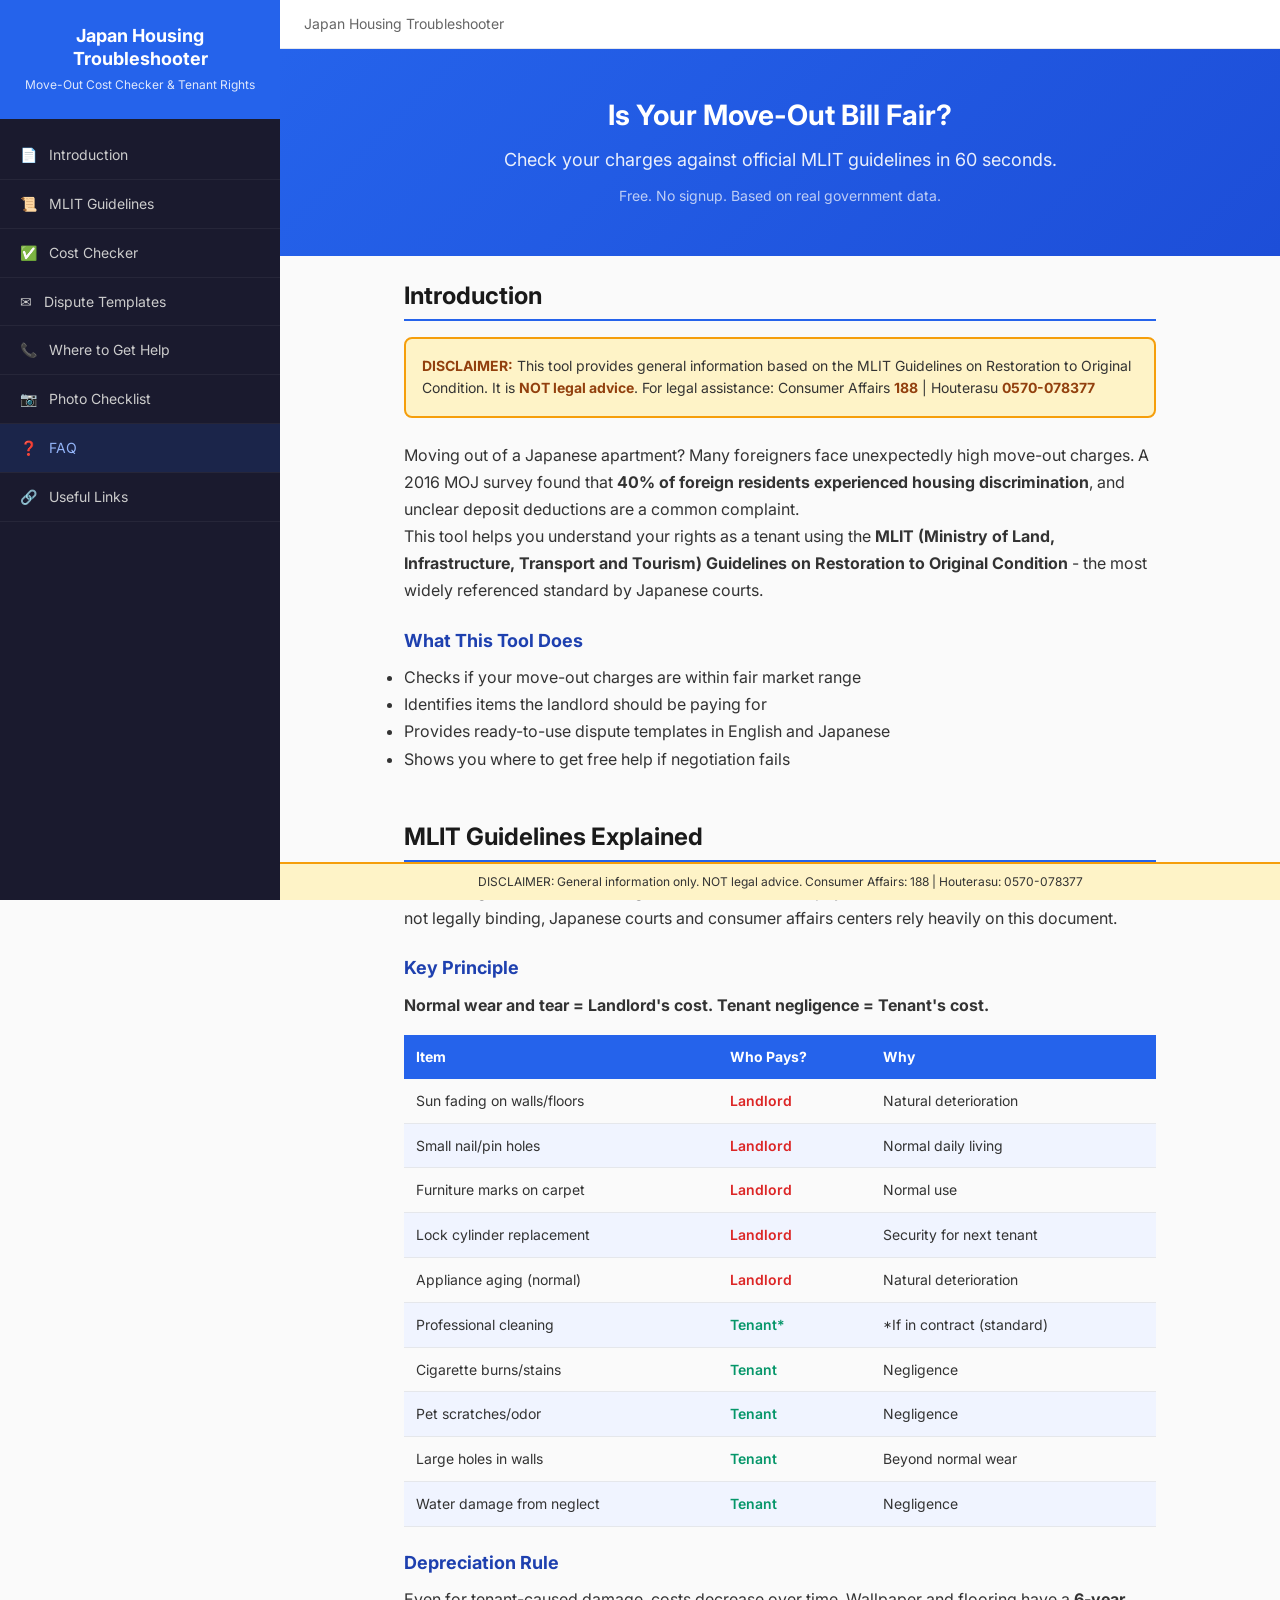
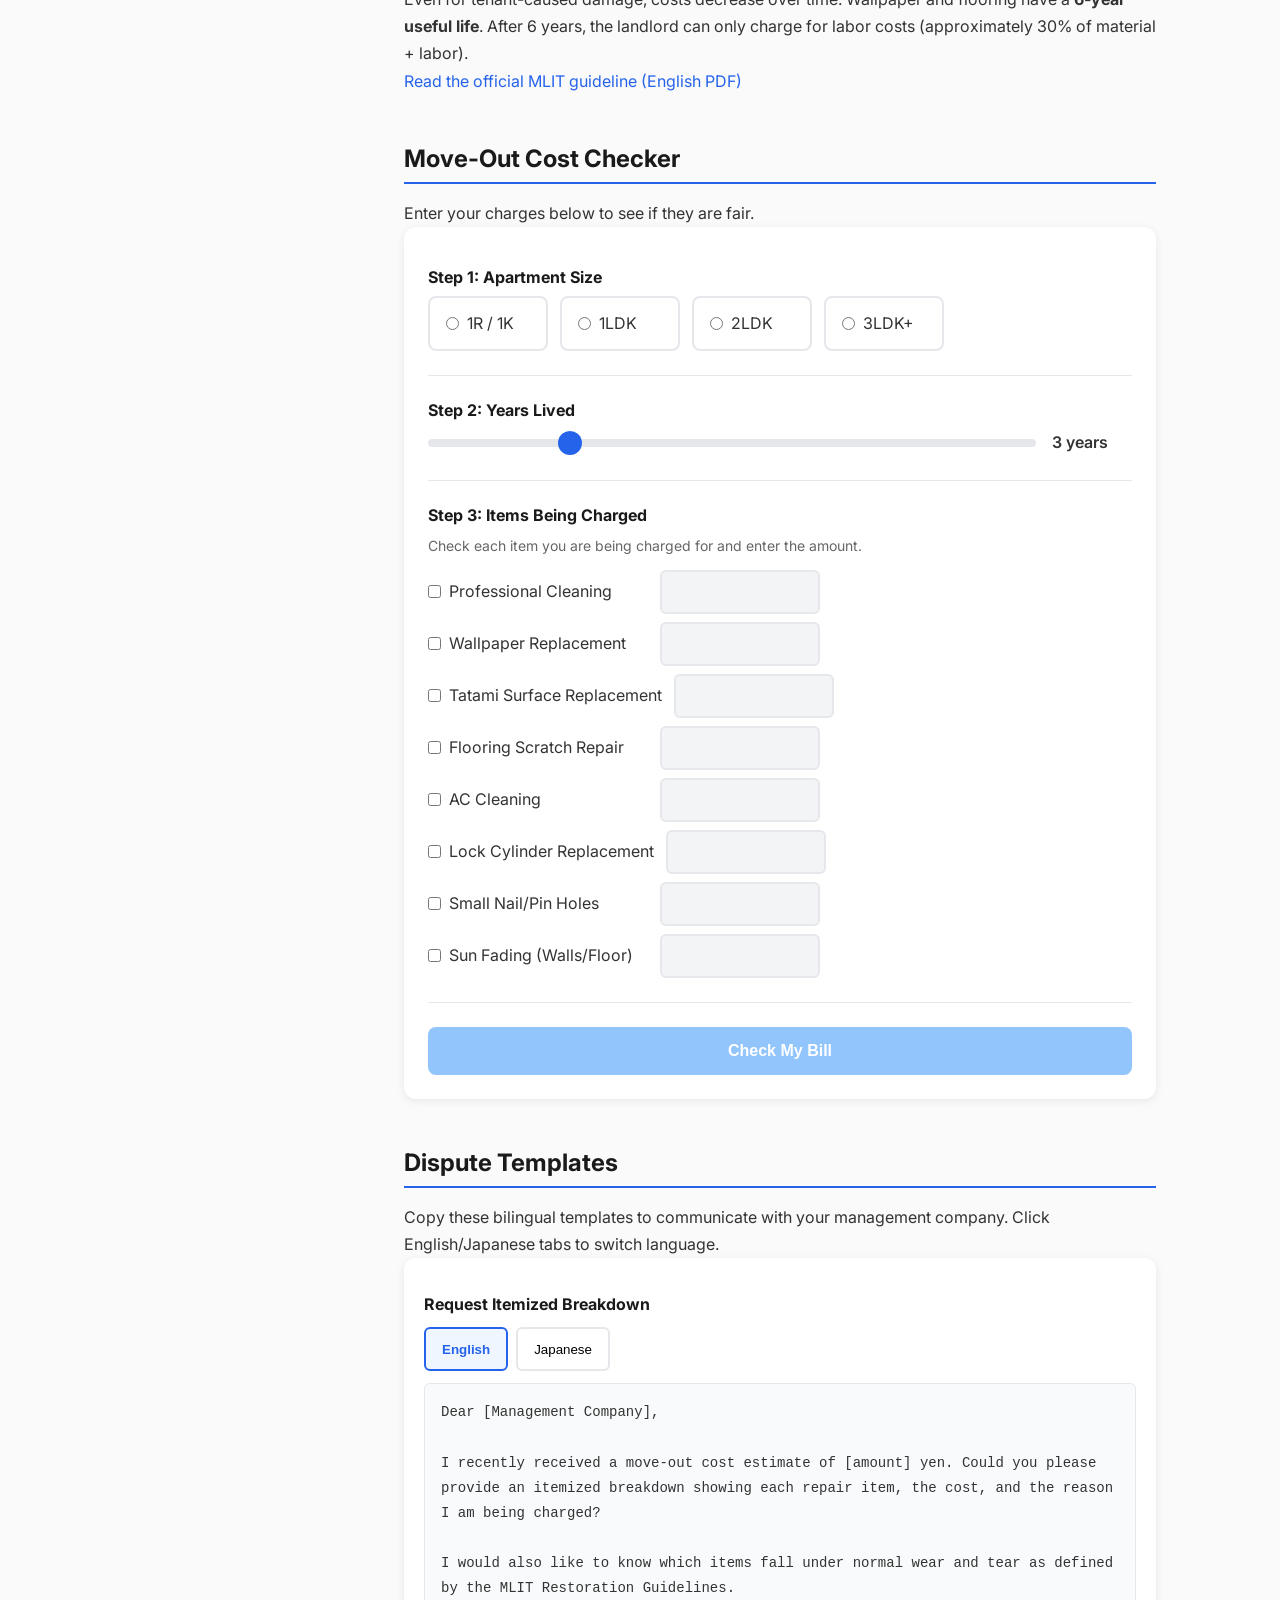
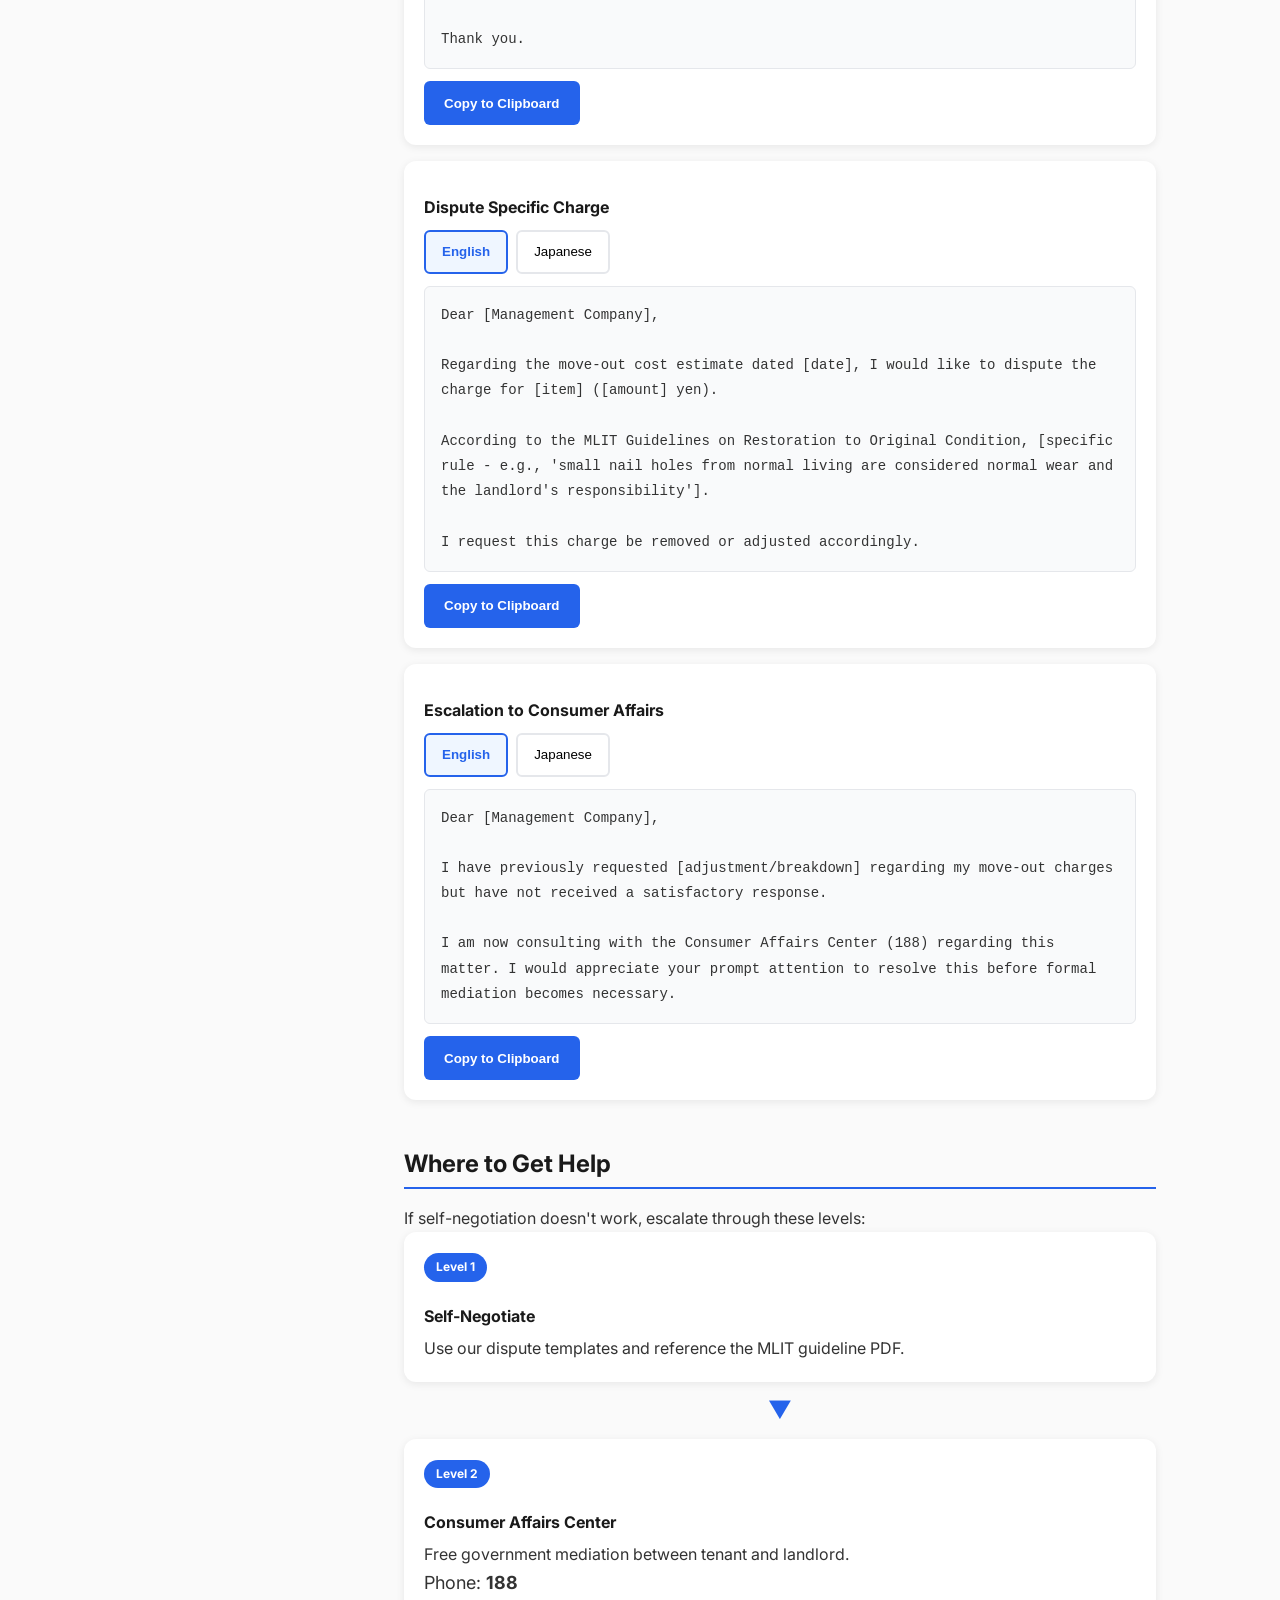
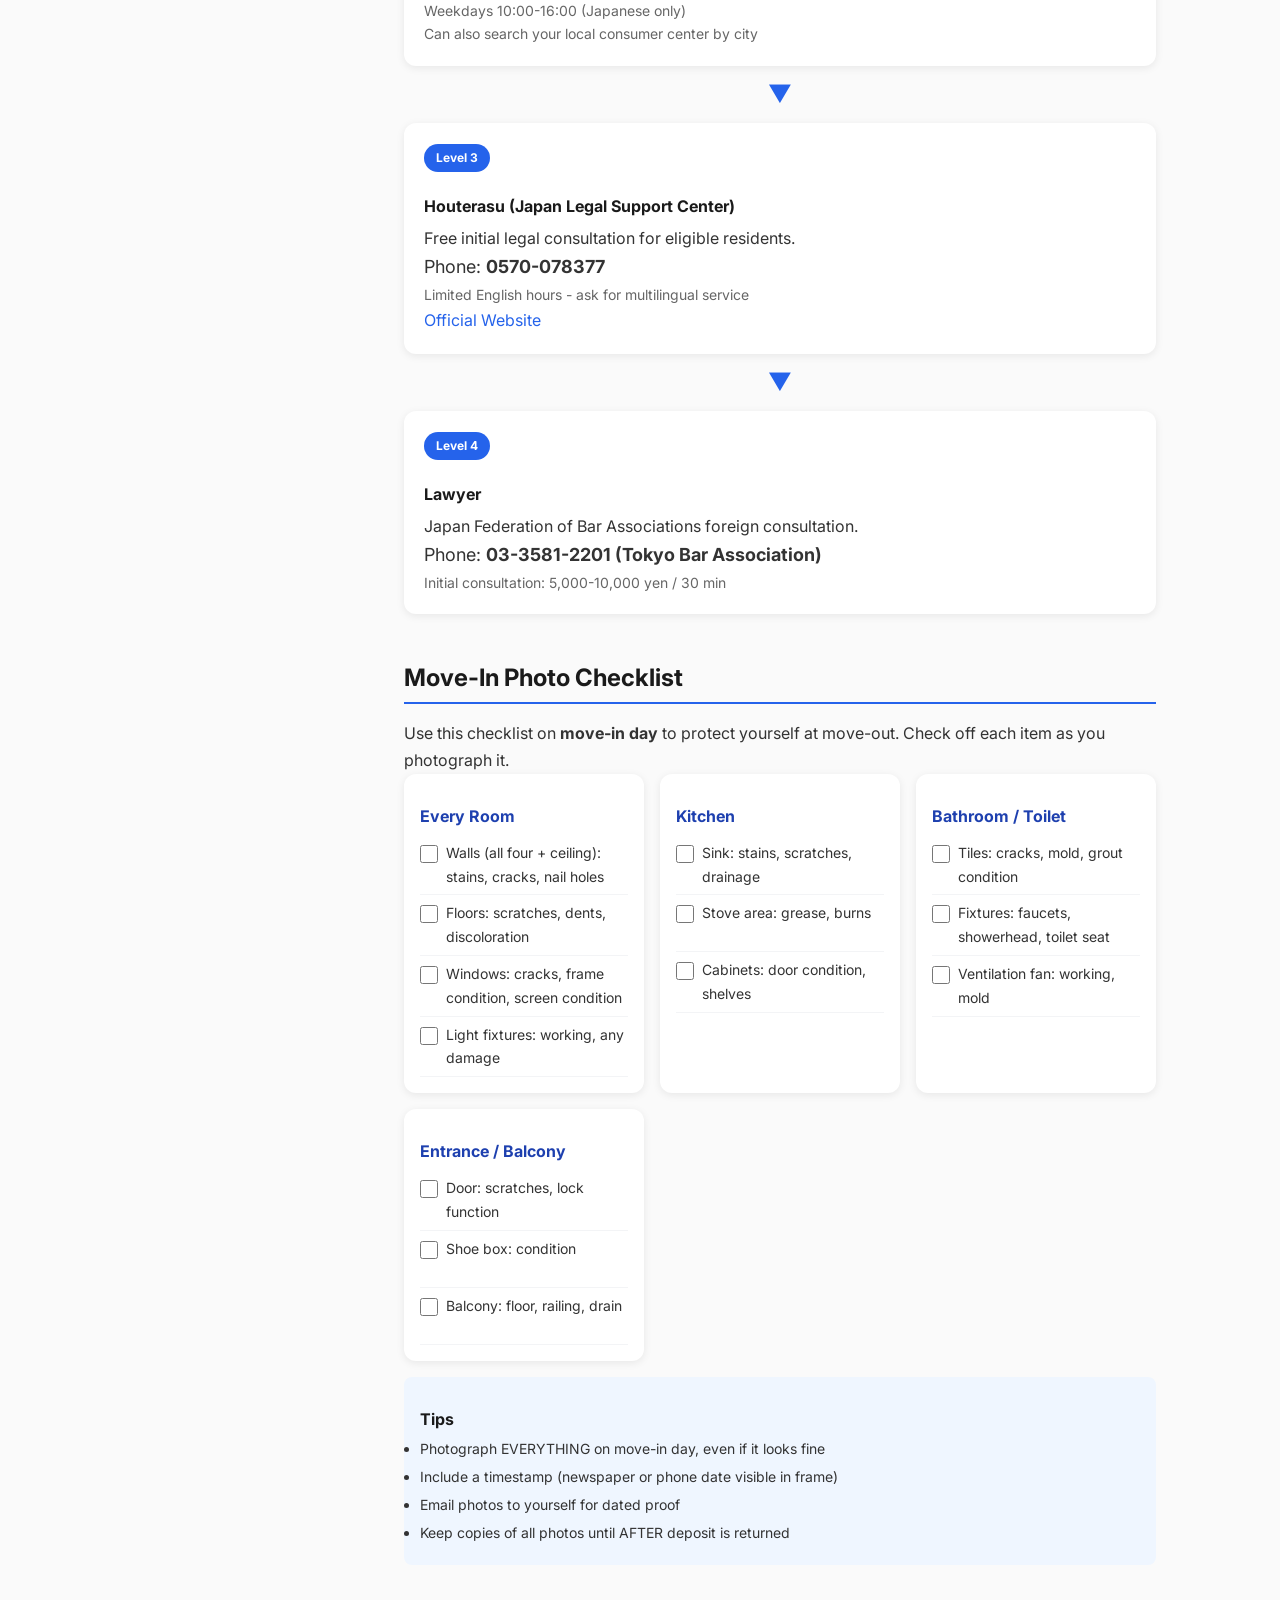
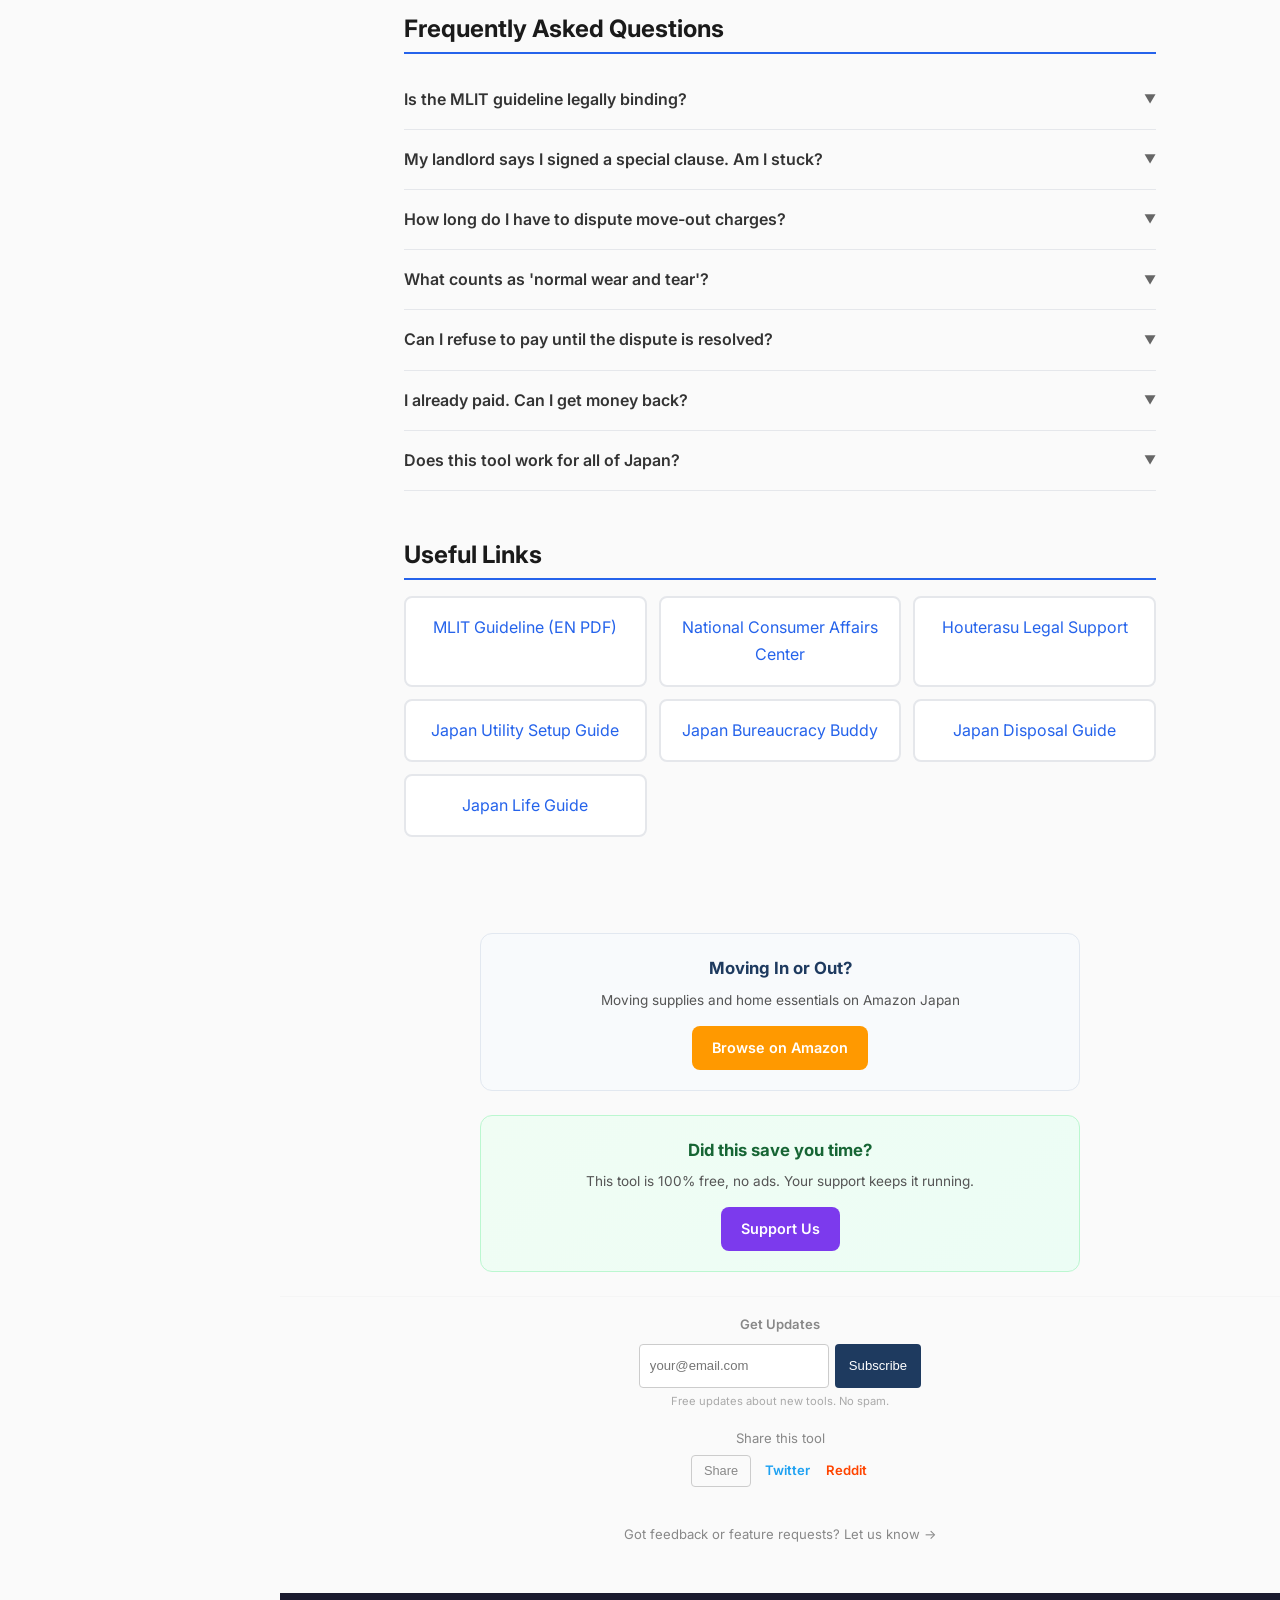
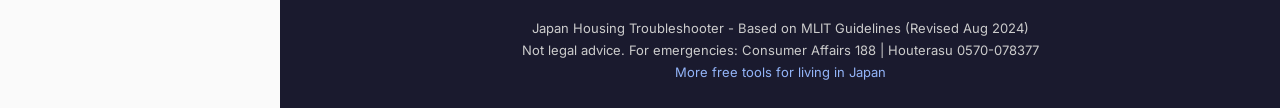
==== commit bbbc9431: "Add Amazon.co.jp affiliate link (moshimo) Co-Authored-By: Claude Opus 4.6 (1M context) <noreply@anth" ====
--- a/index.html
+++ b/index.html
@@ -24,7 +24,11 @@
 </style>
 <script async src="https://www.googletagmanager.com/gtag/js?id=G-XXXXXXXXXX"></script>
 <script>window.dataLayer=window.dataLayer||[];function gtag(){dataLayer.push(arguments)}gtag('js',new Date());gtag('config','G-XXXXXXXXXX');</script>
-<script type="application/ld+json">{"@context":"https://schema.org","@type":"WebApplication","name":"Japan Housing Troubleshooter","url":"https://humancronadmin.github.io/japan-housing-help/","description":"Free move-out cost checker for foreigners in Japan based on MLIT guidelines","applicationCategory":"UtilityApplication","operatingSystem":"Web","offers":{"@type":"Offer","price":"0","priceCurrency":"JPY"}}</script>
+<script type="text/javascript">(function(c,l,a,r,i,t,y){c[a]=c[a]||function(){(c[a].q=c[a].q||[]).push(arguments)};t=l.createElement(r);t.async=1;t.src="https://www.clarity.ms/tag/"+i;y=l.getElementsByTagName(r)[0];y.parentNode.insertBefore(t,y);})(window, document, "clarity", "script", "wb2r7io88j");</script>
+
+<script type="application/ld+json">{"@context":"https://schema.org","@type":"WebSite","name":"Japan Housing Help","url":"https://humancronadmin.github.io/japan-housing-help/","description":"Japan Housing Help - renting apartments, guarantor companies, key money, moving in Japan, housing contracts","inLanguage":"en","potentialAction":{"@type":"SearchAction","target":{"@type":"EntryPoint","urlTemplate":"https://humancronadmin.github.io/japan-housing-help/?q={search_term_string}"},"query-input":"required name=search_term_string"}}</script>
+<script type="application/ld+json">{"@context":"https://schema.org","@type":"Article","headline":"Japan Housing Help","url":"https://humancronadmin.github.io/japan-housing-help/","description":"Japan Housing Help - renting apartments, guarantor companies, key money, moving in Japan, housing contracts","inLanguage":"en","isAccessibleForFree":true,"author":{"@type":"Organization","name":"Japan Housing Help"}}</script>
+<script type="application/ld+json">{"@context":"https://schema.org","@type":"BreadcrumbList","itemListElement":[{"@type":"ListItem","position":1,"name":"Home","item":"https://humancronadmin.github.io/japan-housing-help/"}]}</script>
 </head>
 <body>
 <div class="sidebar-overlay"></div>
@@ -144,6 +148,12 @@
 
   </div>
 
+<!-- Amazon Affiliate -->
+<section style="border:1px solid #e2e8f0;border-radius:12px;padding:20px 16px;margin:24px auto;max-width:600px;text-align:center;background:#f8fafc;">
+  <p style="font-weight:700;font-size:1.05rem;color:#1e3a5f;margin:0 0 6px;">Moving In or Out?</p>
+  <p style="font-size:0.85rem;color:#555;margin:0 0 14px;">Moving supplies and home essentials on Amazon Japan</p>
+  <a href="//af.moshimo.com/af/c/click?a_id=5455713&p_id=170&pc_id=185&pl_id=4161" rel="nofollow" referrerpolicy="no-referrer-when-downgrade" target="_blank" style="display:inline-block;padding:10px 20px;background:#ff9900;color:#fff;border-radius:8px;text-decoration:none;font-weight:600;font-size:0.9rem;min-height:44px;line-height:24px;">Browse on Amazon</a><img src="//i.moshimo.com/af/i/impression?a_id=5455713&p_id=170&pc_id=185&pl_id=4161" width="1" height="1" style="border:none;" loading="lazy">
+</section>
 <!-- ===== STANDARD FOOTER — auto-inserted by build agent ===== -->
 <section style="background:linear-gradient(135deg,#f0fdf4,#ecfdf5);border:1px solid #bbf7d0;border-radius:12px;padding:20px 16px;margin:24px auto;max-width:600px;text-align:center;">
   <p style="font-weight:700;font-size:1.05rem;color:#166534;margin:0 0 6px;">Did this save you time?</p>
